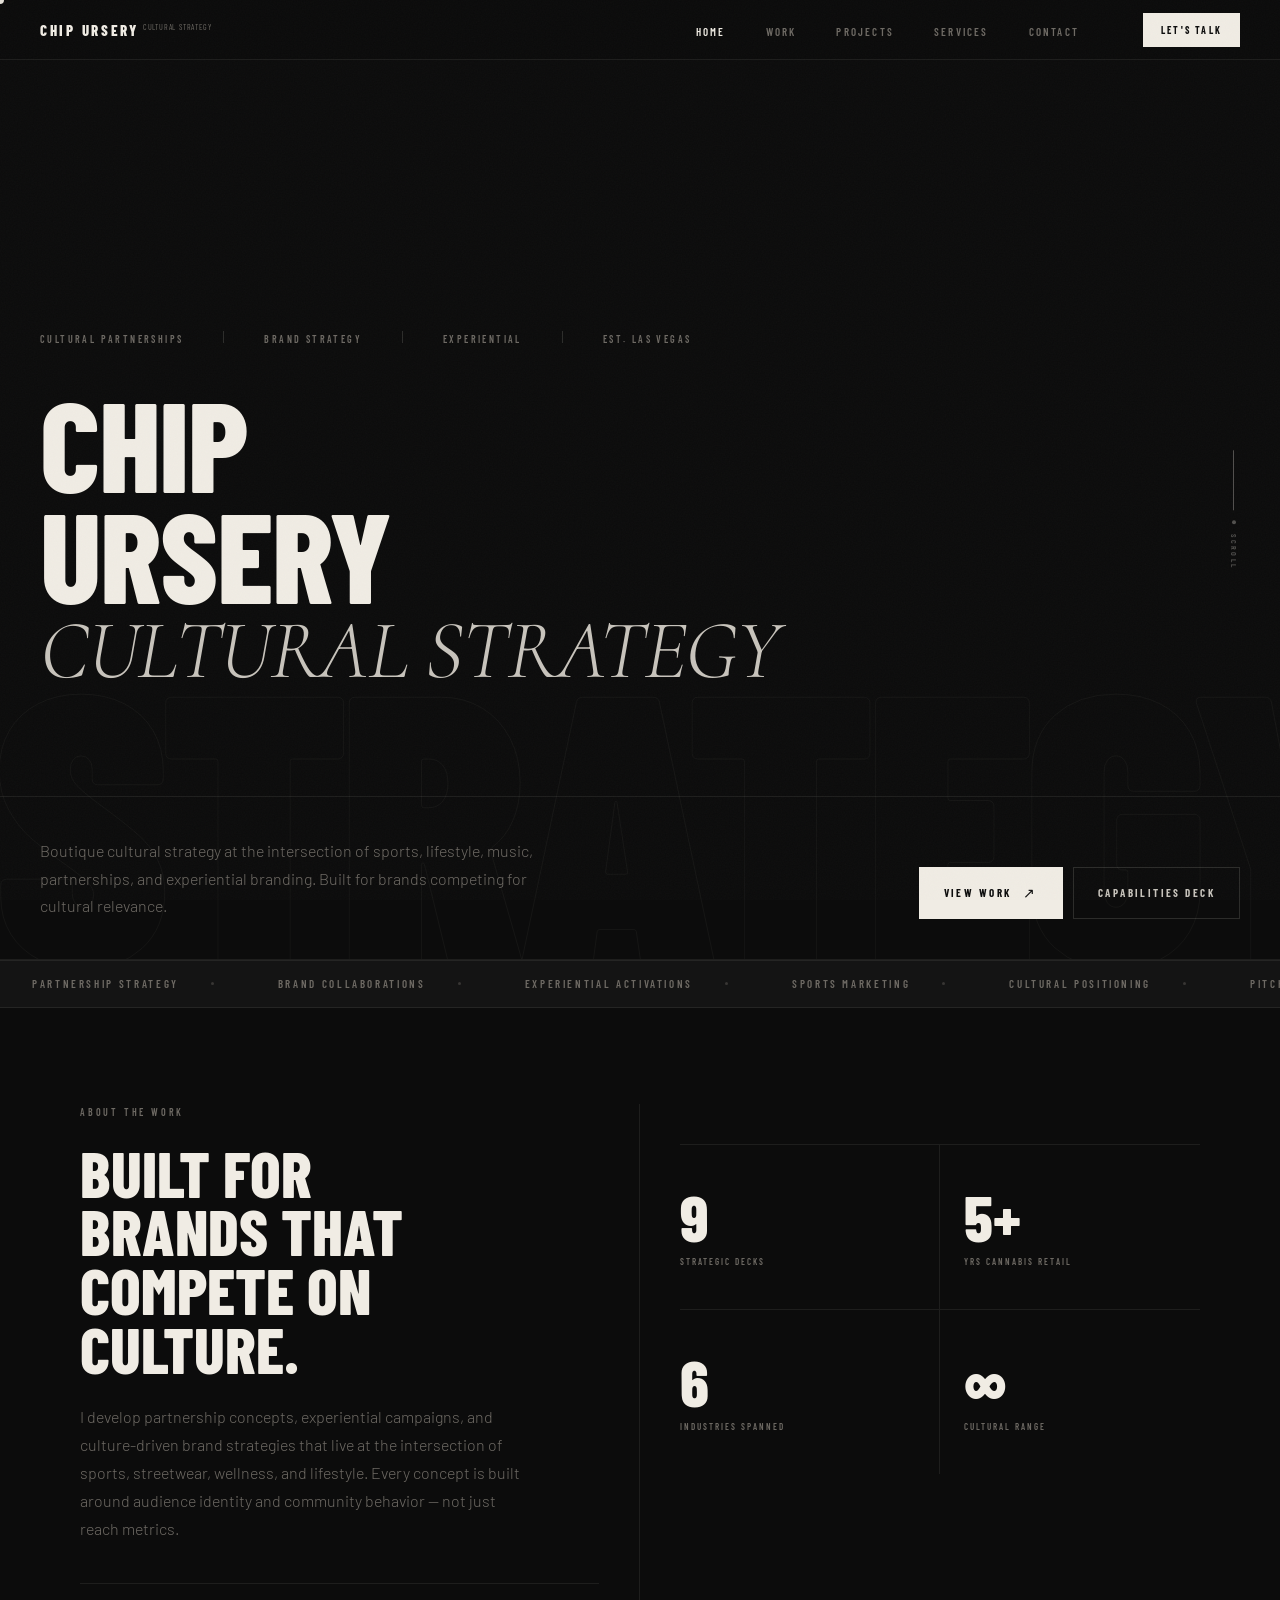
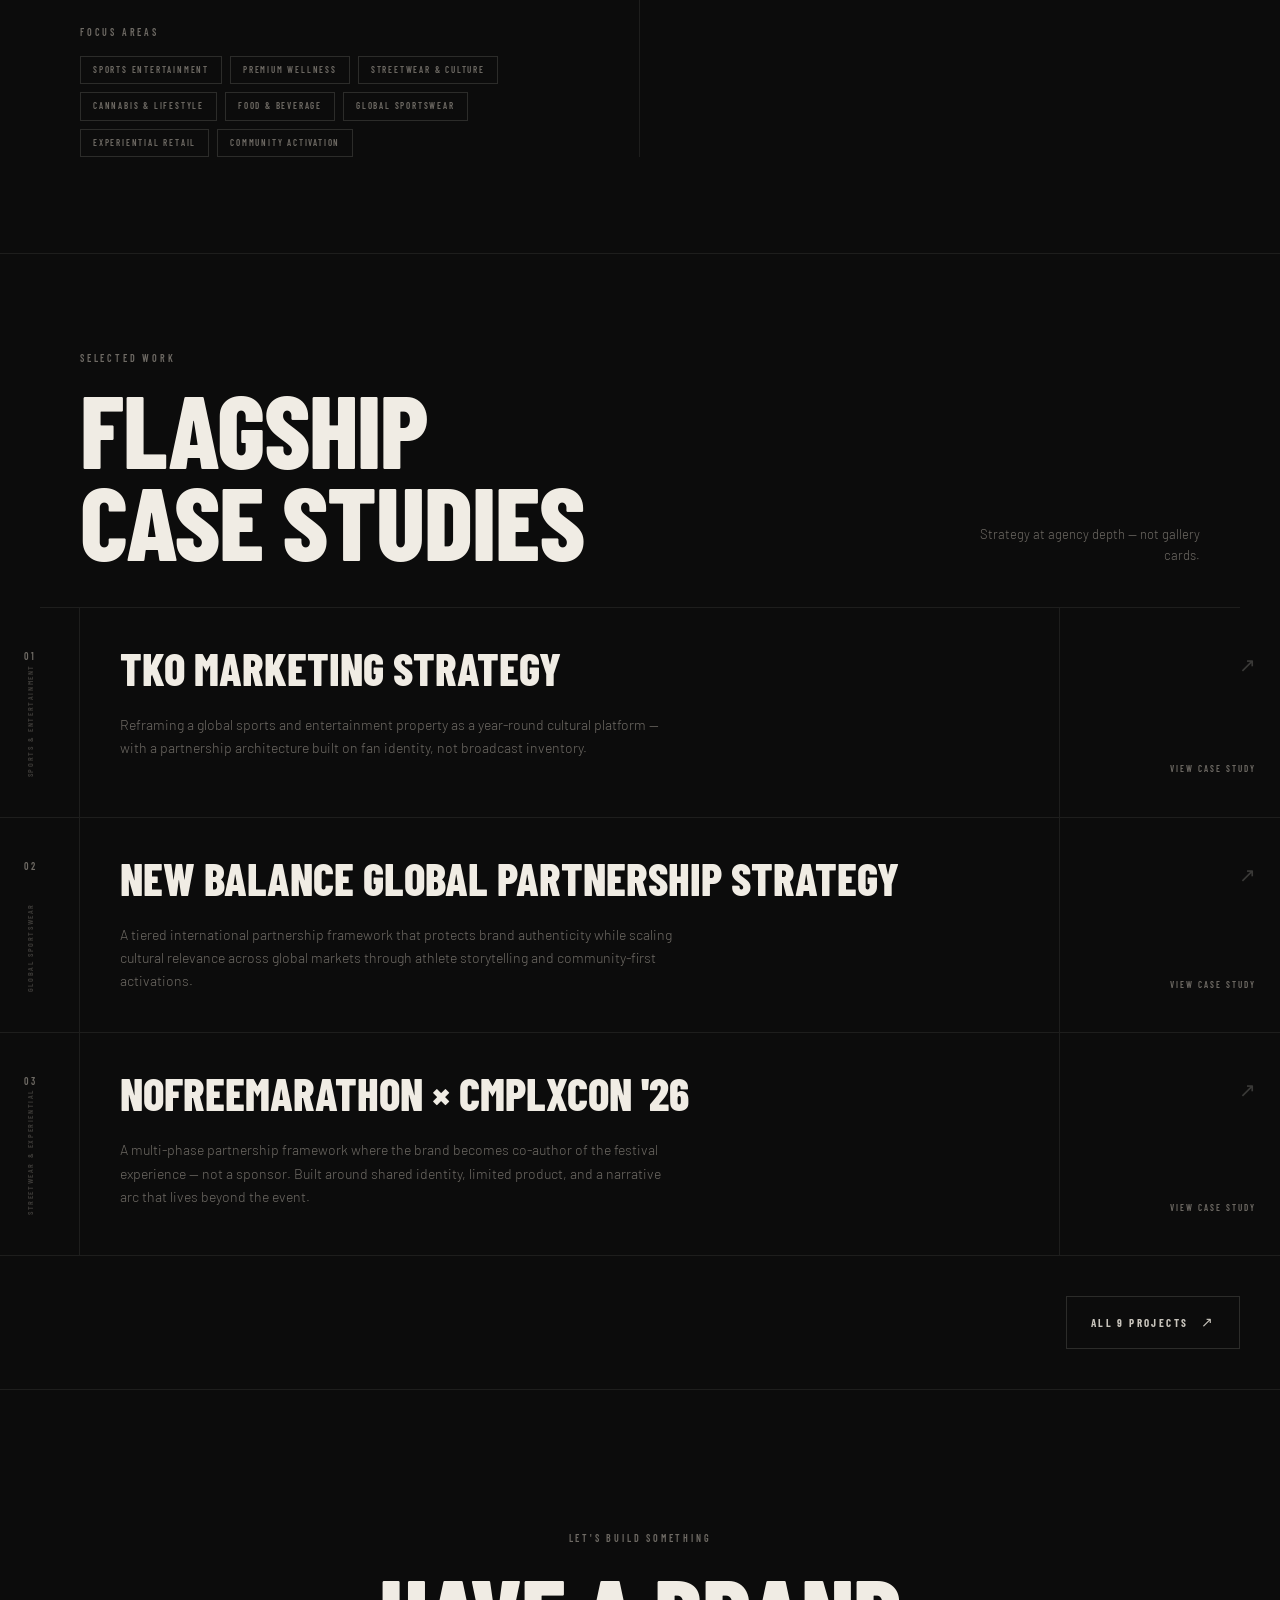
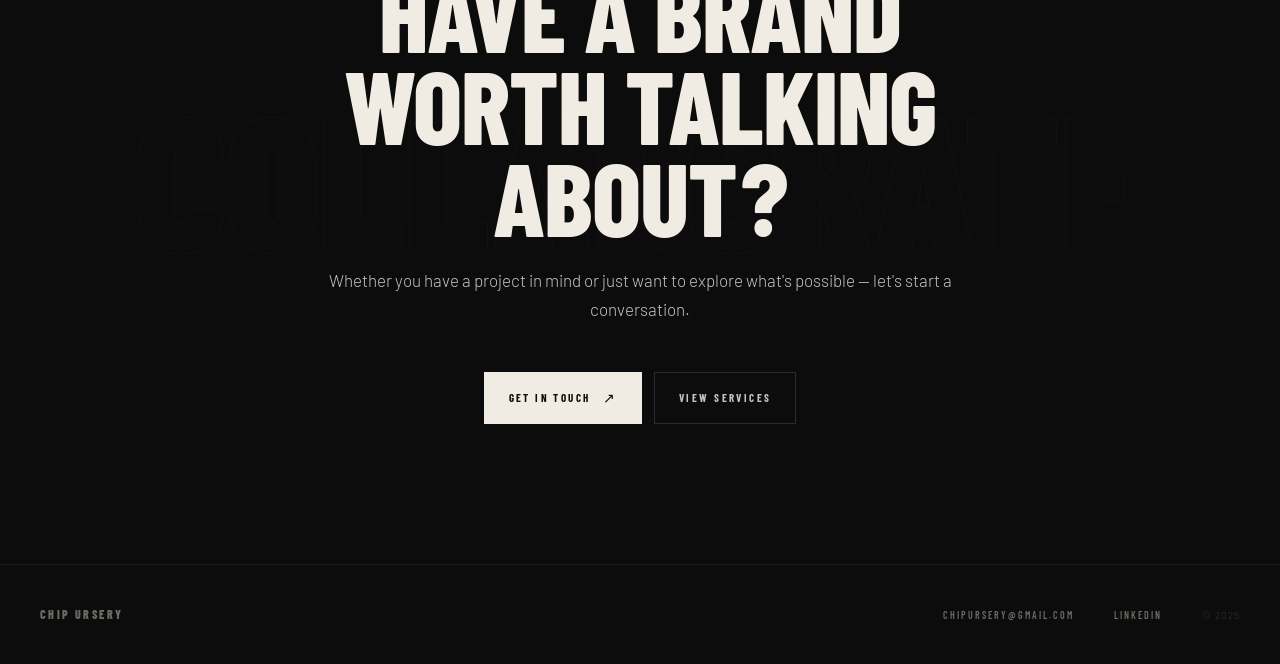
==== index.html @ 4e8164b8 "Initial commit: website portfolio files" ====
<!DOCTYPE html>
<html lang="en">
<head>
  <meta charset="UTF-8" />
  <meta name="viewport" content="width=device-width, initial-scale=1.0" />
  <title>Chip Ursery — Cultural Partnerships & Brand Strategy</title>
  <meta name="description" content="Boutique cultural strategy consultancy at the intersection of sports, lifestyle, music, partnerships, and experiential branding." />
  <link rel="stylesheet" href="style.css" />
  <style>

    /* ════════════════════════════════
       HERO
    ════════════════════════════════ */
    .hero {
      min-height: 100svh;
      display: grid;
      grid-template-rows: 1fr auto;
      position: relative;
      overflow: hidden;
      border-bottom: 1px solid var(--rule);
    }

    /* giant ghost word behind everything */
    .hero-ghost {
      position: absolute;
      bottom: -0.12em; left: -.02em;
      font-family: var(--font-display);
      font-weight: 900;
      font-size: clamp(220px, 30vw, 500px);
      line-height: 1;
      letter-spacing: -.03em;
      text-transform: uppercase;
      color: transparent;
      -webkit-text-stroke: 1px rgba(240,236,228,0.04);
      pointer-events: none;
      user-select: none;
      white-space: nowrap;
    }

    .hero-body {
      display: flex;
      flex-direction: column;
      justify-content: flex-end;
      padding: var(--s7) var(--s4) var(--s5);
      position: relative;
      z-index: 2;
    }
    .hero-meta {
      display: flex;
      align-items: baseline;
      gap: var(--s4);
      margin-bottom: var(--s4);
    }
    .hero-meta-item {
      font-family: var(--font-display);
      font-size: 10px;
      font-weight: 600;
      letter-spacing: 0.24em;
      text-transform: uppercase;
      color: var(--paper-mute);
    }
    .hero-meta-sep {
      width: 1px; height: 12px;
      background: var(--rule-strong);
      flex-shrink: 0;
    }

    .hero-headline {
      font-family: var(--font-display);
      font-weight: 800;
      font-size: clamp(68px, 10vw, 160px);
      line-height: .87;
      letter-spacing: -0.01em;
      text-transform: uppercase;
      color: var(--paper);
      margin-bottom: var(--s4);
    }
    .hero-headline em {
      font-style: italic;
      font-family: var(--font-serif);
      font-weight: 300;
      font-size: .65em;
      color: var(--paper-dim);
      display: block;
      line-height: 1;
    }

    .hero-bottom {
      display: grid;
      grid-template-columns: 1fr auto;
      align-items: end;
      gap: var(--s4);
      padding: var(--s4) var(--s4) var(--s4);
      border-top: 1px solid var(--rule);
      position: relative;
      z-index: 2;
    }
    .hero-statement {
      max-width: 520px;
      font-size: 16px;
      font-weight: 300;
      line-height: 1.7;
      color: var(--paper-mute);
    }
    .hero-ctas {
      display: flex;
      gap: 10px;
      flex-wrap: wrap;
      justify-content: flex-end;
    }

    /* ── scroll indicator ── */
    .scroll-ind {
      position: absolute;
      right: var(--s4); top: 50%;
      transform: translateY(-50%);
      display: flex;
      flex-direction: column;
      align-items: center;
      gap: 10px;
      opacity: .3;
      z-index: 3;
    }
    .scroll-ind span {
      font-family: var(--font-display);
      font-size: 8px;
      font-weight: 600;
      letter-spacing: 0.3em;
      text-transform: uppercase;
      writing-mode: vertical-rl;
      color: var(--paper);
    }
    .scroll-ind-line {
      width: 1px; height: 60px;
      background: var(--paper);
      transform-origin: top;
      animation: lineGrow 2.4s ease-in-out infinite;
    }
    @keyframes lineGrow {
      0%   { transform: scaleY(0); opacity: 0; }
      30%  { opacity: 1; }
      100% { transform: scaleY(1); opacity: 0; }
    }
    .scroll-ind-dot {
      width: 4px; height: 4px;
      border-radius: 50%;
      background: var(--paper);
    }

    /* ════════════════════════════════
       MARQUEE
    ════════════════════════════════ */
    .marquee-strip {
      border-top: 1px solid var(--rule);
      border-bottom: 1px solid var(--rule);
      overflow: hidden;
      padding: 14px 0;
      background: var(--ink-2);
    }
    .marquee-inner {
      display: flex;
      gap: 0;
      width: max-content;
      animation: marquee 24s linear infinite;
    }
    @keyframes marquee {
      from { transform: translateX(0); }
      to   { transform: translateX(-50%); }
    }
    .marquee-item {
      display: flex;
      align-items: center;
      gap: 32px;
      padding: 0 32px;
      flex-shrink: 0;
    }
    .marquee-item span {
      font-family: var(--font-display);
      font-size: 11px;
      font-weight: 600;
      letter-spacing: 0.24em;
      text-transform: uppercase;
      color: var(--paper-mute);
      white-space: nowrap;
    }
    .marquee-dot {
      width: 3px; height: 3px;
      border-radius: 50%;
      background: var(--paper-mute);
      opacity: .4;
      flex-shrink: 0;
    }

    /* ════════════════════════════════
       AUTHORITY STRIP
    ════════════════════════════════ */
    .authority {
      padding: var(--s6) 0;
      border-bottom: 1px solid var(--rule);
    }
    .authority-inner {
      display: grid;
      grid-template-columns: 1fr 1fr;
      gap: 0;
    }
    .authority-left {
      padding: 0 var(--s4) 0 var(--s4);
      border-right: 1px solid var(--rule);
    }
    .authority-right {
      padding: 0 var(--s4);
    }
    .authority-headline {
      font-family: var(--font-display);
      font-weight: 800;
      font-size: clamp(36px, 5vw, 76px);
      line-height: .92;
      text-transform: uppercase;
      color: var(--paper);
      margin-top: var(--s3);
    }
    .authority-body {
      margin-top: var(--s3);
      font-size: 16px;
      font-weight: 300;
      line-height: 1.75;
      color: var(--paper-mute);
      max-width: 440px;
    }
    .authority-stats {
      display: grid;
      grid-template-columns: 1fr 1fr;
      margin-top: var(--s4);
      border-top: 1px solid var(--rule);
    }
    .stat-block {
      padding: var(--s4) 0;
      border-right: 1px solid var(--rule);
      border-bottom: 1px solid var(--rule);
    }
    .stat-block:nth-child(2n) { border-right: none; padding-left: var(--s3); }
    .stat-block:nth-child(odd) { padding-right: var(--s3); }
    .stat-block:nth-child(3),
    .stat-block:nth-child(4) { border-bottom: none; }
    .stat-num {
      font-family: var(--font-display);
      font-size: clamp(40px, 5vw, 72px);
      font-weight: 800;
      line-height: 1;
      color: var(--paper);
    }
    .stat-label {
      font-family: var(--font-display);
      font-size: 9px;
      font-weight: 600;
      letter-spacing: 0.22em;
      text-transform: uppercase;
      color: var(--paper-mute);
      margin-top: 6px;
    }
    .tags-block {
      margin-top: var(--s4);
      padding-top: var(--s4);
      border-top: 1px solid var(--rule);
    }
    .tags-wrap {
      display: flex;
      flex-wrap: wrap;
      gap: 8px;
      margin-top: var(--s2);
    }
    .tag {
      font-family: var(--font-display);
      font-size: 9px;
      font-weight: 600;
      letter-spacing: 0.2em;
      text-transform: uppercase;
      padding: 6px 12px;
      border: 1px solid var(--rule-strong);
      color: var(--paper-mute);
      transition: border-color .2s, color .2s;
    }
    .tag:hover {
      border-color: var(--paper-mute);
      color: var(--paper);
    }

    /* ════════════════════════════════
       FEATURED PROJECTS — EDITORIAL
    ════════════════════════════════ */
    .featured {
      padding: var(--s6) 0 0;
      border-bottom: 1px solid var(--rule);
    }
    .featured-header {
      display: grid;
      grid-template-columns: 1fr auto;
      align-items: end;
      padding: 0 var(--s4) var(--s4);
      border-bottom: 1px solid var(--rule);
    }
    .featured-header-right {
      text-align: right;
    }
    .feat-project {
      display: grid;
      grid-template-columns: 80px 1fr 220px;
      border-bottom: 1px solid var(--rule);
      transition: background .2s;
    }
    .feat-project:hover { background: var(--ink-2); }
    .feat-project:hover .feat-arrow { opacity: 1; transform: translate(2px,-2px); }
    .feat-left {
      border-right: 1px solid var(--rule);
      padding: var(--s4) var(--s3);
      display: flex;
      flex-direction: column;
      justify-content: space-between;
    }
    .feat-index {
      font-family: var(--font-display);
      font-size: 10px;
      font-weight: 600;
      letter-spacing: 0.2em;
      text-transform: uppercase;
      color: var(--paper-mute);
    }
    .feat-industry-vert {
      font-family: var(--font-display);
      font-size: 8px;
      font-weight: 600;
      letter-spacing: 0.2em;
      text-transform: uppercase;
      color: var(--paper-mute);
      writing-mode: vertical-rl;
      transform: rotate(180deg);
      opacity: .5;
    }
    .feat-center {
      padding: var(--s4) var(--s4);
      border-right: 1px solid var(--rule);
    }
    .feat-industry {
      font-family: var(--font-display);
      font-size: 9px;
      font-weight: 600;
      letter-spacing: 0.24em;
      text-transform: uppercase;
      color: var(--paper-mute);
      margin-bottom: var(--s2);
      display: none;
    }
    .feat-title {
      font-family: var(--font-display);
      font-weight: 800;
      font-size: clamp(28px, 3.5vw, 52px);
      line-height: .92;
      text-transform: uppercase;
      color: var(--paper);
      margin-bottom: var(--s3);
    }
    .feat-excerpt {
      font-size: 14px;
      font-weight: 300;
      line-height: 1.65;
      color: var(--paper-mute);
      max-width: 560px;
    }
    .feat-right {
      padding: var(--s4) var(--s3);
      display: flex;
      flex-direction: column;
      justify-content: space-between;
      align-items: flex-end;
    }
    .feat-arrow {
      font-size: 20px;
      color: var(--paper);
      opacity: .2;
      transition: opacity .2s, transform .25s;
    }
    .feat-view {
      font-family: var(--font-display);
      font-size: 9px;
      font-weight: 600;
      letter-spacing: 0.22em;
      text-transform: uppercase;
      color: var(--paper-mute);
      transition: color .2s;
    }
    .feat-project:hover .feat-view { color: var(--paper); }

    .featured-footer {
      padding: var(--s4);
      display: flex;
      justify-content: flex-end;
    }

    /* ════════════════════════════════
       CLOSING CTA
    ════════════════════════════════ */
    .closing {
      padding: var(--s7) var(--s4);
      text-align: center;
      position: relative;
      overflow: hidden;
    }
    .closing-ghost {
      position: absolute;
      inset: 0;
      display: flex;
      align-items: center;
      justify-content: center;
      font-family: var(--font-display);
      font-weight: 900;
      font-size: clamp(80px, 15vw, 220px);
      text-transform: uppercase;
      color: transparent;
      -webkit-text-stroke: 1px rgba(240,236,228,0.03);
      pointer-events: none;
      white-space: nowrap;
    }
    .closing-inner {
      position: relative;
      z-index: 2;
      max-width: 700px;
      margin: 0 auto;
    }
    .closing-inner .eyebrow { margin-bottom: var(--s3); }
    .closing-inner .d2 { margin-bottom: var(--s3); }
    .closing-inner .body-lg { margin-bottom: var(--s5); }

    /* ════════════ RESPONSIVE ════════════ */
    @media (max-width: 900px) {
      .authority-inner { grid-template-columns: 1fr; }
      .authority-left { border-right: none; border-bottom: 1px solid var(--rule); padding-bottom: var(--s4); margin-bottom: var(--s4); }
      .feat-project { grid-template-columns: 1fr; }
      .feat-left { display: none; }
      .feat-right { flex-direction: row; padding-top: var(--s3); border-top: 1px solid var(--rule); }
      .feat-center { border-right: none; }
      .feat-industry { display: block; }
    }
    @media (max-width: 600px) {
      .hero-bottom { grid-template-columns: 1fr; }
      .hero-ctas { justify-content: flex-start; }
      .hero-meta { flex-wrap: wrap; gap: var(--s2); }
      .featured-header { grid-template-columns: 1fr; gap: var(--s2); }
    }
  </style>
</head>
<body>
<div class="cursor"></div>

<!-- ── NAV ── -->
<nav>
  <a class="nav-logo" href="index.html">Chip Ursery<sup>Cultural Strategy</sup></a>
  <div class="nav-right">
    <ul class="nav-links">
      <li><a href="index.html">Home</a></li>
      <li><a href="work.html">Work</a></li>
      <li><a href="projects.html">Projects</a></li>
      <li><a href="services.html">Services</a></li>
      <li><a href="contact.html">Contact</a></li>
    </ul>
    <a href="contact.html" class="nav-cta">Let's Talk</a>
  </div>
  <button class="hamburger" aria-label="Menu"><span></span><span></span><span></span></button>
</nav>

<!-- ── MOBILE MENU ── -->
<div class="mobile-menu">
  <button class="mobile-close">Close</button>
  <a href="index.html">Home</a>
  <a href="work.html">Work</a>
  <a href="projects.html">Projects</a>
  <a href="services.html">Services</a>
  <a href="contact.html">Contact</a>
  <div class="mobile-menu-bottom">chipursery@gmail.com</div>
</div>

<div class="page-wrap">

  <!-- ════ HERO ════ -->
  <section class="hero">
    <span class="hero-ghost" aria-hidden="true">Strategy</span>
    <div class="scroll-ind" aria-hidden="true">
      <div class="scroll-ind-line"></div>
      <div class="scroll-ind-dot"></div>
      <span>Scroll</span>
    </div>
    <div class="hero-body">
      <div class="hero-meta reveal">
        <span class="hero-meta-item">Cultural Partnerships</span>
        <span class="hero-meta-sep"></span>
        <span class="hero-meta-item">Brand Strategy</span>
        <span class="hero-meta-sep"></span>
        <span class="hero-meta-item">Experiential</span>
        <span class="hero-meta-sep"></span>
        <span class="hero-meta-item">Est. Las Vegas</span>
      </div>
      <h1 class="hero-headline reveal up" data-delay="1">
        Chip<br>Ursery
        <em>Cultural Strategy</em>
      </h1>
    </div>
    <div class="hero-bottom">
      <p class="hero-statement reveal" data-delay="2">
        Boutique cultural strategy at the intersection of sports, lifestyle, music, partnerships, and experiential branding. Built for brands competing for cultural relevance.
      </p>
      <div class="hero-ctas reveal" data-delay="3">
        <a href="work.html" class="btn btn-paper btn-arrow">View Work</a>
        <a href="contact.html" class="btn btn-ghost">Capabilities Deck</a>
      </div>
    </div>
  </section>

  <!-- ════ MARQUEE ════ -->
  <div class="marquee-strip" aria-hidden="true">
    <div class="marquee-inner">
      <div class="marquee-item"><span>Partnership Strategy</span><span class="marquee-dot"></span></div>
      <div class="marquee-item"><span>Brand Collaborations</span><span class="marquee-dot"></span></div>
      <div class="marquee-item"><span>Experiential Activations</span><span class="marquee-dot"></span></div>
      <div class="marquee-item"><span>Sports Marketing</span><span class="marquee-dot"></span></div>
      <div class="marquee-item"><span>Cultural Positioning</span><span class="marquee-dot"></span></div>
      <div class="marquee-item"><span>Pitch Development</span><span class="marquee-dot"></span></div>
      <div class="marquee-item"><span>Lifestyle Branding</span><span class="marquee-dot"></span></div>
      <div class="marquee-item"><span>Sponsorship Concepts</span><span class="marquee-dot"></span></div>
    </div>
  </div>

  <!-- ════ AUTHORITY ════ -->
  <section class="authority">
    <div class="authority-inner" style="max-width: var(--max-w); margin: 0 auto; padding: 0 var(--s4);">
      <div class="authority-left">
        <div class="eyebrow reveal">About the Work</div>
        <h2 class="authority-headline reveal up" data-delay="1">
          Built for<br>brands that<br>compete on<br>culture.
        </h2>
        <p class="authority-body reveal" data-delay="2">
          I develop partnership concepts, experiential campaigns, and culture-driven brand strategies that live at the intersection of sports, streetwear, wellness, and lifestyle. Every concept is built around audience identity and community behavior — not just reach metrics.
        </p>

        <div class="tags-block reveal" data-delay="3">
          <div class="eyebrow">Focus Areas</div>
          <div class="tags-wrap">
            <span class="tag">Sports Entertainment</span>
            <span class="tag">Premium Wellness</span>
            <span class="tag">Streetwear &amp; Culture</span>
            <span class="tag">Cannabis &amp; Lifestyle</span>
            <span class="tag">Food &amp; Beverage</span>
            <span class="tag">Global Sportswear</span>
            <span class="tag">Experiential Retail</span>
            <span class="tag">Community Activation</span>
          </div>
        </div>
      </div>

      <div class="authority-right">
        <div class="authority-stats">
          <div class="stat-block reveal" data-delay="1">
            <div class="stat-num">9</div>
            <div class="stat-label">Strategic Decks</div>
          </div>
          <div class="stat-block reveal" data-delay="2">
            <div class="stat-num">5+</div>
            <div class="stat-label">Yrs Cannabis Retail</div>
          </div>
          <div class="stat-block reveal" data-delay="3">
            <div class="stat-num">6</div>
            <div class="stat-label">Industries Spanned</div>
          </div>
          <div class="stat-block reveal" data-delay="4">
            <div class="stat-num">∞</div>
            <div class="stat-label">Cultural Range</div>
          </div>
        </div>
      </div>
    </div>
  </section>

  <!-- ════ FEATURED PROJECTS ════ -->
  <section class="featured">
    <div class="container">
      <div class="featured-header">
        <div>
          <div class="eyebrow reveal">Selected Work</div>
          <h2 class="d2 reveal up" data-delay="1" style="margin-top: 16px;">Flagship<br>Case Studies</h2>
        </div>
        <div class="featured-header-right reveal" data-delay="2">
          <p class="body-sm" style="max-width: 220px; text-align: right;">Strategy at agency depth — not gallery cards.</p>
        </div>
      </div>
    </div>

    <!-- Project rows — full bleed -->
    <a href="projects.html#tko" class="feat-project reveal">
      <div class="feat-left">
        <span class="feat-index">01</span>
        <span class="feat-industry-vert">Sports &amp; Entertainment</span>
      </div>
      <div class="feat-center">
        <div class="feat-industry">Sports &amp; Entertainment</div>
        <div class="feat-title">TKO Marketing Strategy</div>
        <p class="feat-excerpt">Reframing a global sports and entertainment property as a year-round cultural platform — with a partnership architecture built on fan identity, not broadcast inventory.</p>
      </div>
      <div class="feat-right">
        <span class="feat-arrow">↗</span>
        <span class="feat-view">View Case Study</span>
      </div>
    </a>

    <a href="projects.html#newbalance" class="feat-project reveal">
      <div class="feat-left">
        <span class="feat-index">02</span>
        <span class="feat-industry-vert">Global Sportswear</span>
      </div>
      <div class="feat-center">
        <div class="feat-industry">Global Sportswear</div>
        <div class="feat-title">New Balance Global Partnership Strategy</div>
        <p class="feat-excerpt">A tiered international partnership framework that protects brand authenticity while scaling cultural relevance across global markets through athlete storytelling and community-first activations.</p>
      </div>
      <div class="feat-right">
        <span class="feat-arrow">↗</span>
        <span class="feat-view">View Case Study</span>
      </div>
    </a>

    <a href="projects.html#nofree" class="feat-project reveal">
      <div class="feat-left">
        <span class="feat-index">03</span>
        <span class="feat-industry-vert">Streetwear &amp; Experiential</span>
      </div>
      <div class="feat-center">
        <div class="feat-industry">Streetwear &amp; Experiential</div>
        <div class="feat-title">NoFreeMarathon × CMPLXCon '26</div>
        <p class="feat-excerpt">A multi-phase partnership framework where the brand becomes co-author of the festival experience — not a sponsor. Built around shared identity, limited product, and a narrative arc that lives beyond the event.</p>
      </div>
      <div class="feat-right">
        <span class="feat-arrow">↗</span>
        <span class="feat-view">View Case Study</span>
      </div>
    </a>

    <div class="featured-footer">
      <a href="work.html" class="btn btn-ghost btn-arrow">All 9 Projects</a>
    </div>
  </section>

  <!-- ════ CLOSING CTA ════ -->
  <section class="closing">
    <span class="closing-ghost" aria-hidden="true">Collaborate</span>
    <div class="closing-inner">
      <div class="eyebrow reveal" style="margin-bottom: 20px;">Let's Build Something</div>
      <h2 class="d2 reveal up" data-delay="1">Have a Brand<br>Worth Talking About?</h2>
      <p class="body-lg reveal" data-delay="2" style="margin-top: 24px; margin-bottom: 48px;">Whether you have a project in mind or just want to explore what's possible — let's start a conversation.</p>
      <div class="reveal" data-delay="3" style="display: flex; gap: 12px; justify-content: center; flex-wrap: wrap;">
        <a href="contact.html" class="btn btn-paper btn-arrow">Get In Touch</a>
        <a href="services.html" class="btn btn-ghost">View Services</a>
      </div>
    </div>
  </section>

</div>

<!-- FOOTER -->
<footer>
  <span class="footer-logo">Chip Ursery</span>
  <div class="footer-right">
    <a href="mailto:chipursery@gmail.com" class="footer-link">chipursery@gmail.com</a>
    <a href="https://www.linkedin.com/in/chipsam/" target="_blank" rel="noopener" class="footer-link">LinkedIn</a>
    <span class="footer-copy">© 2025</span>
  </div>
</footer>

<script src="nav.js"></script>
</body>
</html>
---- style.css ----
/* ============================================================
   CHIP URSERY — CULTURAL STRATEGY CONSULTANCY
   Design system: Dark editorial · Fashion-forward · Premium
   ============================================================ */

@import url('https://fonts.googleapis.com/css2?family=Barlow+Condensed:ital,wght@0,300;0,400;0,600;0,700;0,800;0,900;1,300;1,700&family=Barlow:ital,wght@0,300;0,400;0,500;1,300&family=Cormorant:ital,wght@0,300;0,400;1,300;1,400&display=swap');

/* ── TOKENS ── */
:root {
  --ink:        #0c0c0c;
  --ink-2:      #141414;
  --ink-3:      #1e1e1e;
  --ink-4:      #282828;
  --paper:      #f0ece4;
  --paper-dim:  #c8c4bc;
  --paper-mute: #6e6a64;
  --rule:       rgba(240,236,228,0.08);
  --rule-strong:rgba(240,236,228,0.14);

  /* No colors. Just weight and space. */
  --font-display: 'Barlow Condensed', sans-serif;
  --font-body:    'Barlow', sans-serif;
  --font-serif:   'Cormorant', serif;

  --nav-h: 60px;
  --max-w: 1320px;

  /* Spacing scale */
  --s1: 8px;
  --s2: 16px;
  --s3: 24px;
  --s4: 40px;
  --s5: 64px;
  --s6: 96px;
  --s7: 140px;
}

/* ── RESET ── */
*, *::before, *::after { box-sizing: border-box; margin: 0; padding: 0; }
html {
  scroll-behavior: smooth;
  font-size: 16px;
}
body {
  background: var(--ink);
  color: var(--paper);
  font-family: var(--font-body);
  font-weight: 300;
  line-height: 1.6;
  overflow-x: hidden;
  cursor: none; /* custom cursor */
}
a { color: inherit; text-decoration: none; }
ul, ol { list-style: none; }
img { display: block; max-width: 100%; }
button { cursor: none; }

/* ── CUSTOM CURSOR ── */
.cursor {
  position: fixed;
  width: 8px; height: 8px;
  background: var(--paper);
  border-radius: 50%;
  pointer-events: none;
  z-index: 99999;
  transform: translate(-50%, -50%);
  transition: width .2s, height .2s, background .2s;
  mix-blend-mode: difference;
}
.cursor.expanded {
  width: 40px; height: 40px;
  background: var(--paper);
}
@media (pointer: coarse) {
  .cursor { display: none; }
  body, button { cursor: auto; }
}

/* ── NOISE TEXTURE ── */
body::after {
  content: '';
  position: fixed;
  inset: 0;
  background-image: url("data:image/svg+xml,%3Csvg xmlns='http://www.w3.org/2000/svg' width='300' height='300'%3E%3Cfilter id='n'%3E%3CfeTurbulence type='fractalNoise' baseFrequency='0.75' numOctaves='4' stitchTiles='stitch'/%3E%3C/filter%3E%3Crect width='300' height='300' filter='url(%23n)' opacity='1'/%3E%3C/svg%3E");
  opacity: .028;
  pointer-events: none;
  z-index: 9998;
}

/* ── NAVIGATION ── */
nav {
  position: fixed;
  top: 0; left: 0; right: 0;
  height: var(--nav-h);
  z-index: 1000;
  display: flex;
  align-items: center;
  justify-content: space-between;
  padding: 0 var(--s4);
  background: rgba(12,12,12,0.96);
  backdrop-filter: blur(20px);
  -webkit-backdrop-filter: blur(20px);
  border-bottom: 1px solid var(--rule);
  transition: border-color .4s;
}
nav.scrolled {
  border-bottom-color: var(--rule-strong);
}
.nav-logo {
  font-family: var(--font-display);
  font-weight: 800;
  font-size: 15px;
  letter-spacing: 0.18em;
  text-transform: uppercase;
  color: var(--paper);
}
.nav-logo sup {
  font-size: 8px;
  font-weight: 400;
  letter-spacing: 0.1em;
  color: var(--paper-mute);
  vertical-align: super;
  margin-left: 4px;
}
.nav-right {
  display: flex;
  align-items: center;
  gap: var(--s5);
}
.nav-links {
  display: flex;
  gap: var(--s4);
}
.nav-links a {
  font-family: var(--font-display);
  font-size: 11px;
  font-weight: 600;
  letter-spacing: 0.2em;
  text-transform: uppercase;
  color: var(--paper-mute);
  transition: color .2s;
  position: relative;
}
.nav-links a:hover,
.nav-links a.active {
  color: var(--paper);
}
.nav-cta {
  font-family: var(--font-display);
  font-size: 10px;
  font-weight: 700;
  letter-spacing: 0.22em;
  text-transform: uppercase;
  color: var(--ink);
  background: var(--paper);
  padding: 9px 18px;
  display: inline-block;
  transition: background .2s, color .2s;
}
.nav-cta:hover {
  background: var(--paper-dim);
}
.hamburger {
  display: none;
  flex-direction: column;
  gap: 5px;
  background: none;
  border: none;
  padding: 4px;
}
.hamburger span {
  display: block;
  width: 22px; height: 1px;
  background: var(--paper);
  transition: all .25s;
}

/* ── MOBILE MENU ── */
.mobile-menu {
  display: none;
  position: fixed;
  inset: 0;
  background: var(--ink);
  z-index: 990;
  flex-direction: column;
  align-items: flex-start;
  justify-content: flex-end;
  padding: var(--s6) var(--s4);
  gap: var(--s2);
}
.mobile-menu.open { display: flex; }
.mobile-menu a {
  font-family: var(--font-display);
  font-weight: 800;
  font-size: clamp(40px, 8vw, 80px);
  letter-spacing: 0.03em;
  text-transform: uppercase;
  color: var(--paper);
  opacity: .25;
  transition: opacity .2s;
  line-height: 1.05;
}
.mobile-menu a:hover { opacity: 1; }
.mobile-close {
  position: absolute;
  top: 20px; right: var(--s4);
  background: none; border: none;
  font-family: var(--font-display);
  font-size: 11px;
  letter-spacing: 0.2em;
  text-transform: uppercase;
  color: var(--paper-mute);
}
.mobile-menu-bottom {
  margin-top: var(--s4);
  padding-top: var(--s3);
  border-top: 1px solid var(--rule);
  font-family: var(--font-display);
  font-size: 10px;
  letter-spacing: 0.2em;
  text-transform: uppercase;
  color: var(--paper-mute);
}

/* ── PAGE WRAPPER ── */
.page-wrap {
  padding-top: var(--nav-h);
}

/* ── CONTAINER ── */
.container {
  max-width: var(--max-w);
  margin: 0 auto;
  padding: 0 var(--s4);
}

/* ── EDITORIAL RULE ── */
.e-rule {
  width: 100%;
  height: 1px;
  background: var(--rule);
}

/* ── EYEBROW / LABEL ── */
.eyebrow {
  font-family: var(--font-display);
  font-size: 10px;
  font-weight: 600;
  letter-spacing: 0.28em;
  text-transform: uppercase;
  color: var(--paper-mute);
}

/* ── DISPLAY TYPE ── */
.d1 {
  font-family: var(--font-display);
  font-weight: 800;
  font-size: clamp(80px, 13vw, 200px);
  line-height: .88;
  letter-spacing: -0.01em;
  text-transform: uppercase;
  color: var(--paper);
}
.d2 {
  font-family: var(--font-display);
  font-weight: 800;
  font-size: clamp(52px, 8vw, 130px);
  line-height: .9;
  letter-spacing: -0.01em;
  text-transform: uppercase;
  color: var(--paper);
}
.d3 {
  font-family: var(--font-display);
  font-weight: 700;
  font-size: clamp(32px, 5vw, 72px);
  line-height: .95;
  letter-spacing: 0.01em;
  text-transform: uppercase;
  color: var(--paper);
}
.d4 {
  font-family: var(--font-display);
  font-weight: 600;
  font-size: clamp(22px, 3vw, 40px);
  line-height: 1;
  text-transform: uppercase;
  color: var(--paper);
}
.serif-em {
  font-family: var(--font-serif);
  font-style: italic;
  font-weight: 300;
  color: var(--paper-dim);
}
.body-lg {
  font-size: 17px;
  font-weight: 300;
  line-height: 1.7;
  color: var(--paper-dim);
}
.body-sm {
  font-size: 13px;
  font-weight: 300;
  line-height: 1.65;
  color: var(--paper-mute);
}

/* ── BUTTONS ── */
.btn {
  display: inline-flex;
  align-items: center;
  gap: 12px;
  font-family: var(--font-display);
  font-size: 11px;
  font-weight: 700;
  letter-spacing: 0.22em;
  text-transform: uppercase;
  padding: 14px 24px;
  border: 1px solid;
  transition: background .2s, color .2s, border-color .2s;
  white-space: nowrap;
}
.btn-paper {
  background: var(--paper);
  border-color: var(--paper);
  color: var(--ink);
}
.btn-paper:hover {
  background: transparent;
  color: var(--paper);
}
.btn-ghost {
  background: transparent;
  border-color: var(--rule-strong);
  color: var(--paper-dim);
}
.btn-ghost:hover {
  border-color: var(--paper-dim);
  color: var(--paper);
}
.btn-arrow::after {
  content: '↗';
  font-size: 14px;
  font-weight: 400;
}

/* ── SCROLL REVEAL ── */
.reveal {
  opacity: 0;
  transform: translateY(20px);
  transition: opacity .8s cubic-bezier(.16,1,.3,1), transform .8s cubic-bezier(.16,1,.3,1);
}
.reveal.up { transform: translateY(40px); }
.reveal.visible {
  opacity: 1;
  transform: none;
}
[data-delay="1"] { transition-delay: .1s; }
[data-delay="2"] { transition-delay: .2s; }
[data-delay="3"] { transition-delay: .3s; }
[data-delay="4"] { transition-delay: .4s; }
[data-delay="5"] { transition-delay: .5s; }

/* ── FOOTER ── */
footer {
  background: var(--ink);
  border-top: 1px solid var(--rule);
  padding: var(--s4) var(--s4);
  display: flex;
  align-items: center;
  justify-content: space-between;
  flex-wrap: wrap;
  gap: var(--s2);
}
.footer-logo {
  font-family: var(--font-display);
  font-size: 12px;
  font-weight: 800;
  letter-spacing: 0.2em;
  text-transform: uppercase;
  color: var(--paper-mute);
}
.footer-right {
  display: flex;
  align-items: center;
  gap: var(--s4);
}
.footer-link {
  font-family: var(--font-display);
  font-size: 10px;
  font-weight: 600;
  letter-spacing: 0.2em;
  text-transform: uppercase;
  color: var(--paper-mute);
  transition: color .2s;
}
.footer-link:hover { color: var(--paper); }
.footer-copy {
  font-size: 10px;
  letter-spacing: 0.1em;
  color: var(--paper-mute);
  opacity: .4;
}

/* ── RESPONSIVE ── */
@media (max-width: 1024px) {
  :root { --s4: 28px; --s5: 48px; --s6: 72px; --s7: 100px; }
}
@media (max-width: 768px) {
  :root { --s4: 20px; }
  .nav-links, .nav-cta { display: none; }
  .hamburger { display: flex; }
  nav { padding: 0 var(--s4); }
}
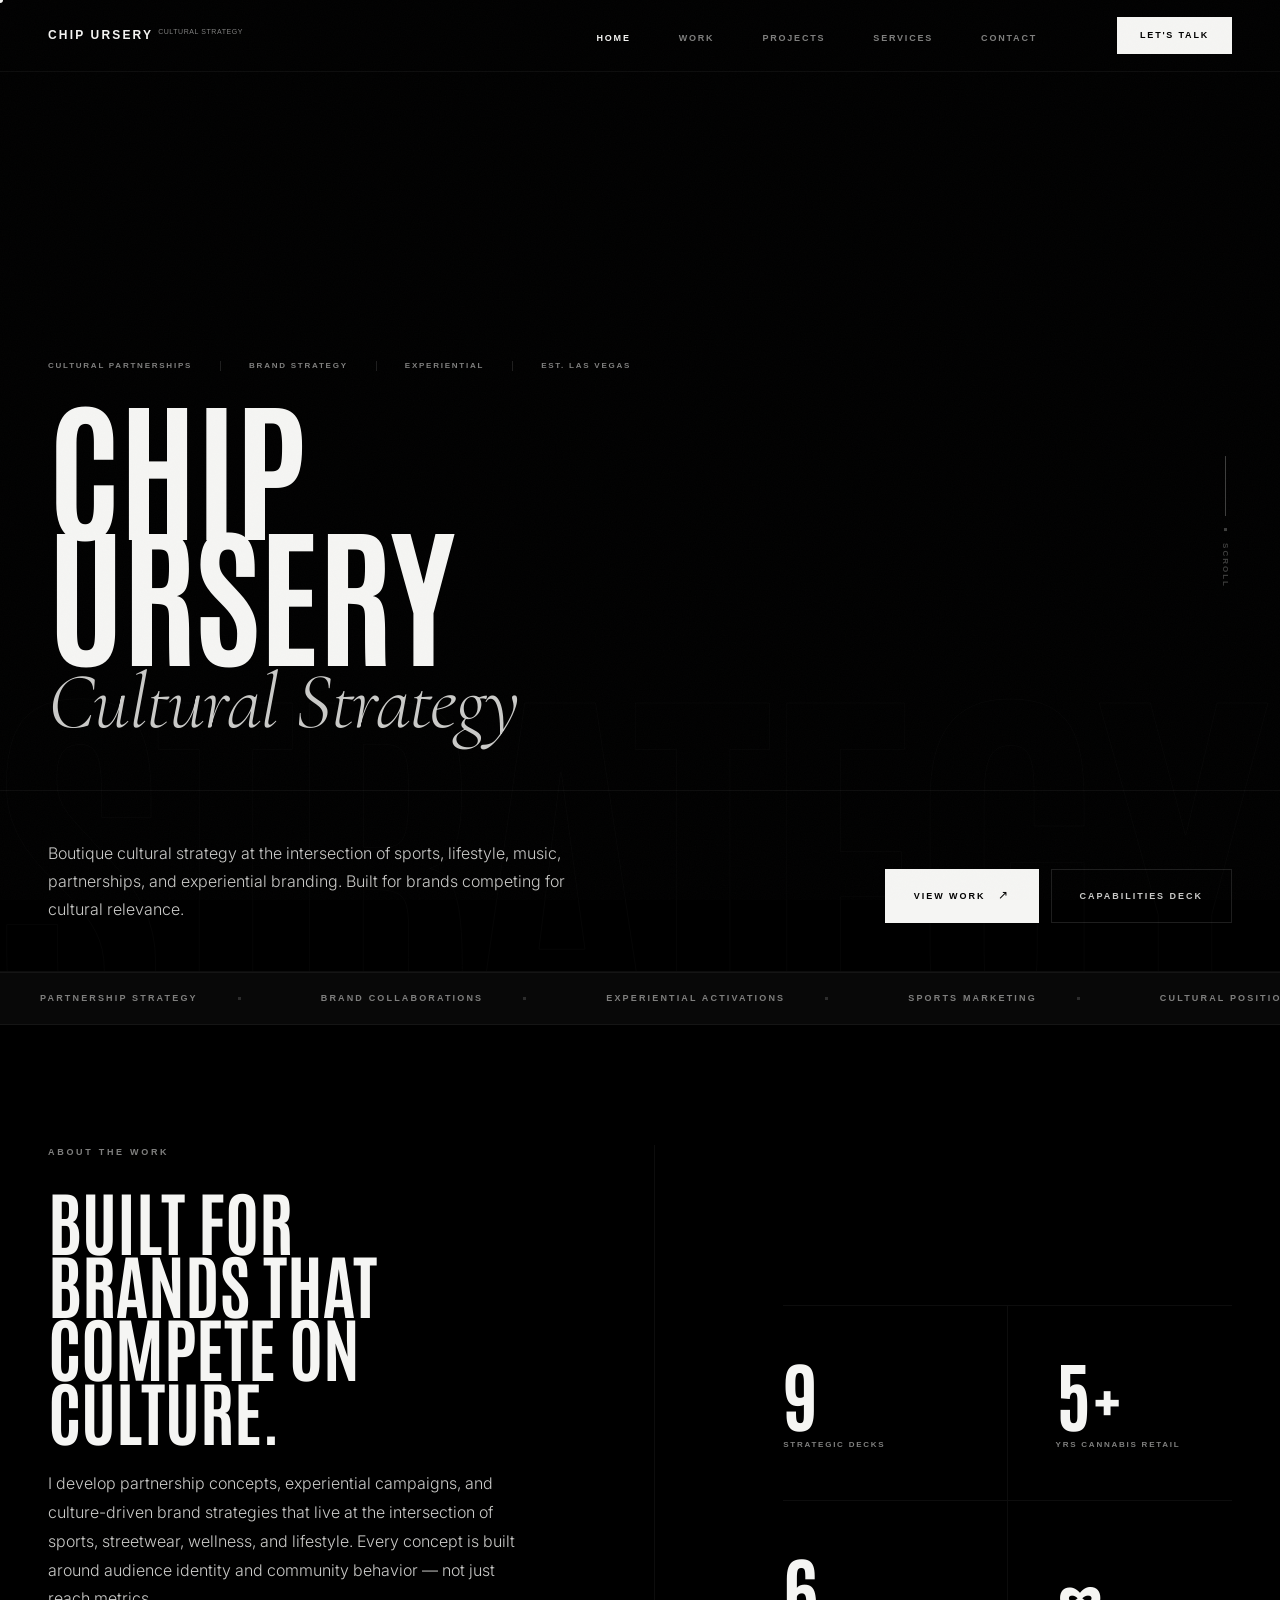
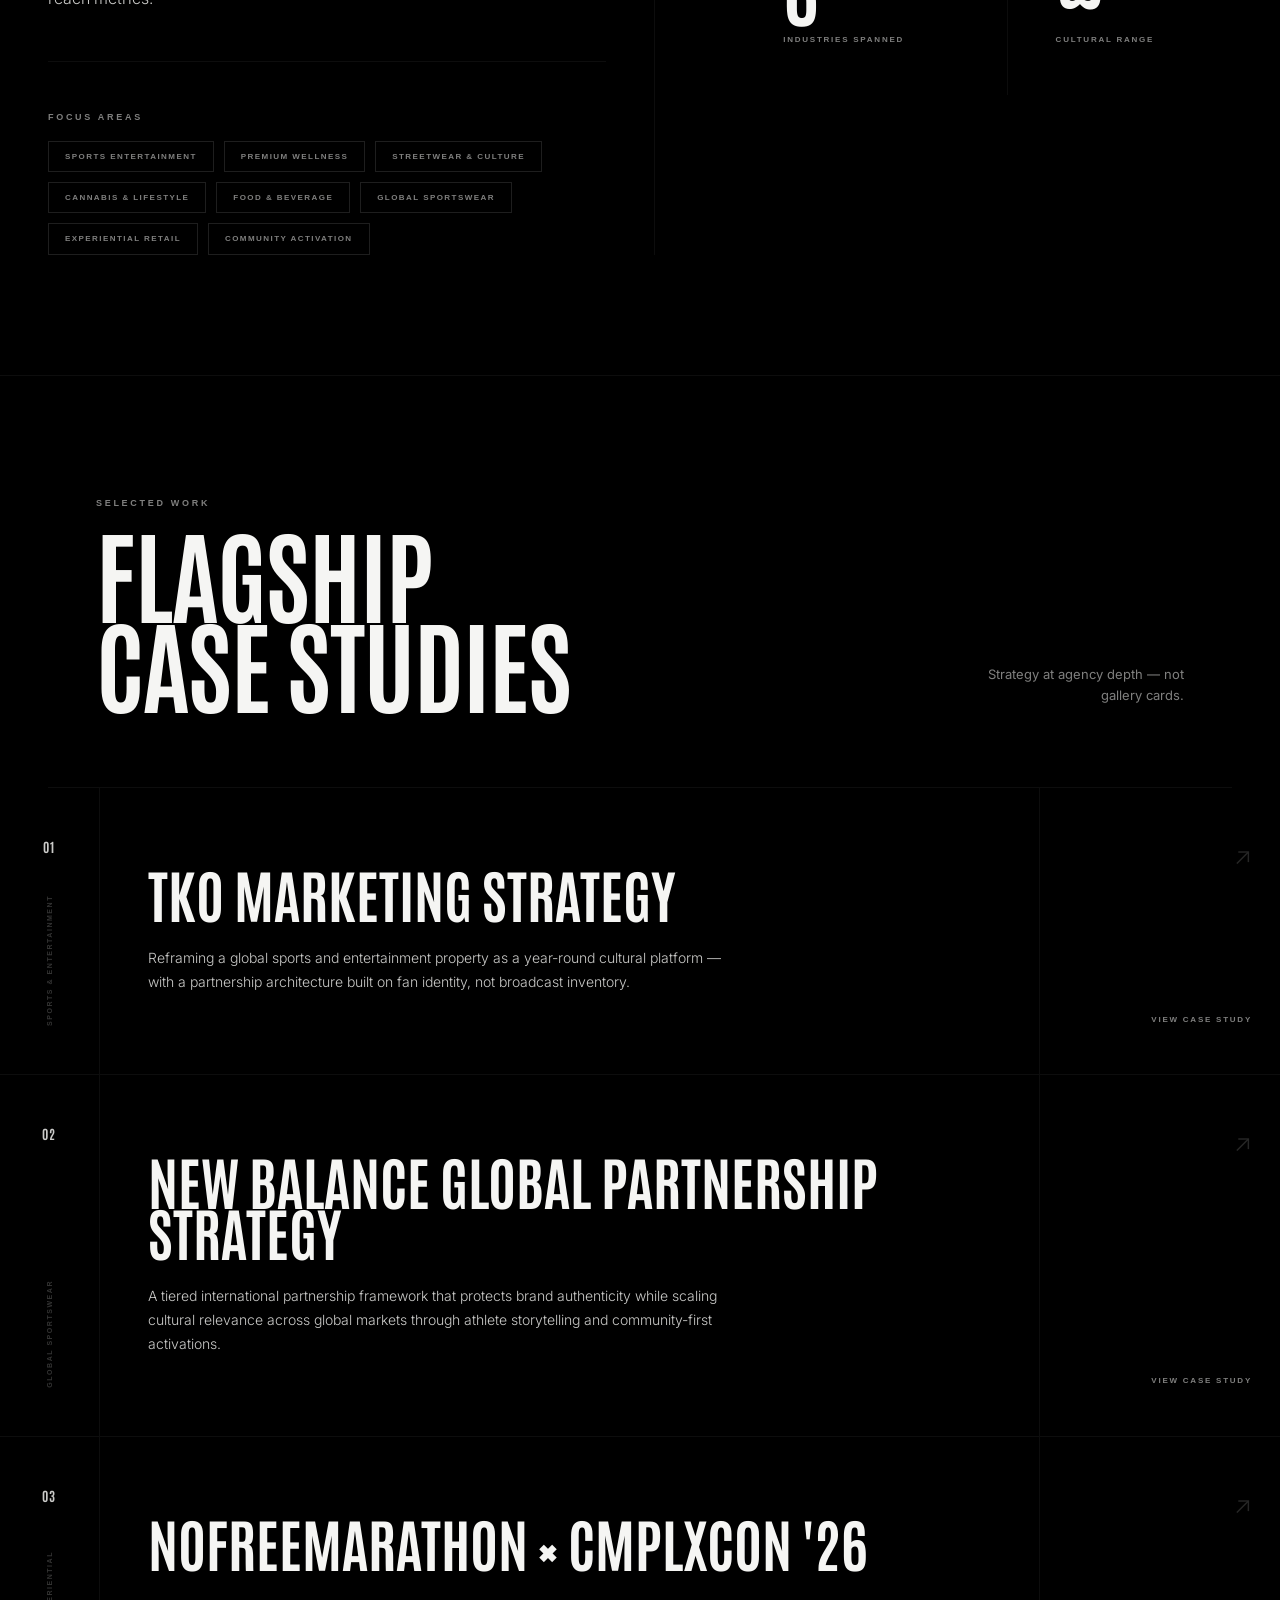
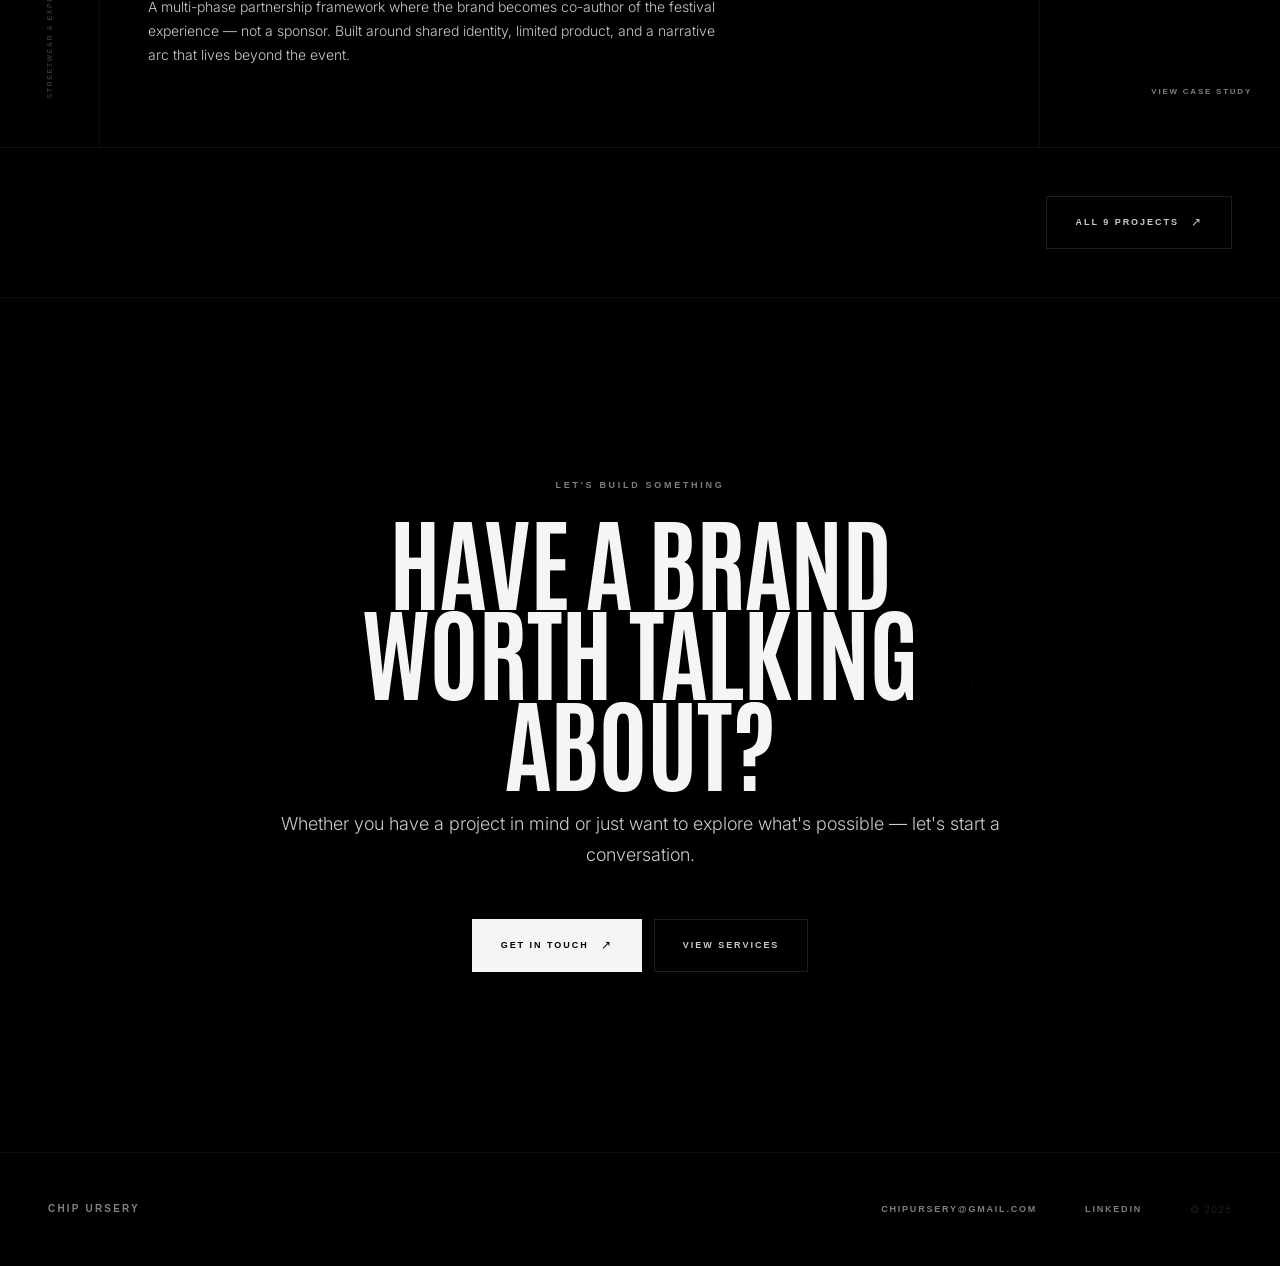
==== commit 1e77a0ab: "Redesign website to premium cultural strategy consultancy visual identity" ====
--- a/index.html
+++ b/index.html
@@ -7,9 +7,8 @@
   <meta name="description" content="Boutique cultural strategy consultancy at the intersection of sports, lifestyle, music, partnerships, and experiential branding." />
   <link rel="stylesheet" href="style.css" />
   <style>
-
     /* ════════════════════════════════
-       HERO
+       HERO (HIGH FASHION CAMPAIGN STYLE)
     ════════════════════════════════ */
     .hero {
       min-height: 100svh;
@@ -18,73 +17,72 @@
       position: relative;
       overflow: hidden;
       border-bottom: 1px solid var(--rule);
-    }
-
-    /* giant ghost word behind everything */
+      background: var(--ink);
+    }
     .hero-ghost {
       position: absolute;
-      bottom: -0.12em; left: -.02em;
+      bottom: -0.1em; left: -.02em;
       font-family: var(--font-display);
-      font-weight: 900;
-      font-size: clamp(220px, 30vw, 500px);
-      line-height: 1;
+      font-weight: 700;
+      font-size: clamp(200px, 32vw, 550px);
+      line-height: 0.8;
       letter-spacing: -.03em;
       text-transform: uppercase;
       color: transparent;
-      -webkit-text-stroke: 1px rgba(240,236,228,0.04);
+      -webkit-text-stroke: 1px rgba(245, 245, 243, 0.022);
       pointer-events: none;
       user-select: none;
       white-space: nowrap;
-    }
-
+      z-index: 1;
+    }
     .hero-body {
       display: flex;
       flex-direction: column;
       justify-content: flex-end;
-      padding: var(--s7) var(--s4) var(--s5);
+      padding: var(--s6) var(--s4) var(--s4);
       position: relative;
       z-index: 2;
     }
     .hero-meta {
       display: flex;
-      align-items: baseline;
-      gap: var(--s4);
-      margin-bottom: var(--s4);
+      align-items: center;
+      gap: var(--s3);
+      margin-bottom: var(--s3);
+      flex-wrap: wrap;
     }
     .hero-meta-item {
-      font-family: var(--font-display);
-      font-size: 10px;
-      font-weight: 600;
-      letter-spacing: 0.24em;
+      font-family: var(--font-display-wide);
+      font-size: 8px;
+      font-weight: 700;
+      letter-spacing: 0.22em;
       text-transform: uppercase;
       color: var(--paper-mute);
     }
     .hero-meta-sep {
-      width: 1px; height: 12px;
+      width: 1px; height: 10px;
       background: var(--rule-strong);
       flex-shrink: 0;
     }
-
     .hero-headline {
       font-family: var(--font-display);
-      font-weight: 800;
-      font-size: clamp(68px, 10vw, 160px);
-      line-height: .87;
+      font-weight: 700;
+      font-size: clamp(76px, 12vw, 180px);
+      line-height: .82;
       letter-spacing: -0.01em;
       text-transform: uppercase;
       color: var(--paper);
-      margin-bottom: var(--s4);
     }
     .hero-headline em {
       font-style: italic;
       font-family: var(--font-serif);
       font-weight: 300;
-      font-size: .65em;
+      font-size: .52em;
       color: var(--paper-dim);
       display: block;
       line-height: 1;
-    }
-
+      text-transform: none;
+      margin-top: 10px;
+    }
     .hero-bottom {
       display: grid;
       grid-template-columns: 1fr auto;
@@ -96,15 +94,15 @@
       z-index: 2;
     }
     .hero-statement {
-      max-width: 520px;
+      max-width: 560px;
       font-size: 16px;
       font-weight: 300;
-      line-height: 1.7;
-      color: var(--paper-mute);
+      line-height: 1.75;
+      color: var(--paper-dim);
     }
     .hero-ctas {
       display: flex;
-      gap: 10px;
+      gap: 12px;
       flex-wrap: wrap;
       justify-content: flex-end;
     }
@@ -117,15 +115,15 @@
       display: flex;
       flex-direction: column;
       align-items: center;
-      gap: 10px;
-      opacity: .3;
+      gap: 12px;
+      opacity: .25;
       z-index: 3;
     }
     .scroll-ind span {
-      font-family: var(--font-display);
+      font-family: var(--font-display-wide);
       font-size: 8px;
-      font-weight: 600;
-      letter-spacing: 0.3em;
+      font-weight: 700;
+      letter-spacing: 0.25em;
       text-transform: uppercase;
       writing-mode: vertical-rl;
       color: var(--paper);
@@ -142,8 +140,7 @@
       100% { transform: scaleY(1); opacity: 0; }
     }
     .scroll-ind-dot {
-      width: 4px; height: 4px;
-      border-radius: 50%;
+      width: 3px; height: 3px;
       background: var(--paper);
     }
 
@@ -154,14 +151,14 @@
       border-top: 1px solid var(--rule);
       border-bottom: 1px solid var(--rule);
       overflow: hidden;
-      padding: 14px 0;
+      padding: 18px 0;
       background: var(--ink-2);
     }
     .marquee-inner {
       display: flex;
       gap: 0;
       width: max-content;
-      animation: marquee 24s linear infinite;
+      animation: marquee 28s linear infinite;
     }
     @keyframes marquee {
       from { transform: translateX(0); }
@@ -170,14 +167,14 @@
     .marquee-item {
       display: flex;
       align-items: center;
-      gap: 32px;
-      padding: 0 32px;
+      gap: 40px;
+      padding: 0 40px;
       flex-shrink: 0;
     }
     .marquee-item span {
-      font-family: var(--font-display);
-      font-size: 11px;
-      font-weight: 600;
+      font-family: var(--font-display-wide);
+      font-size: 9px;
+      font-weight: 700;
       letter-spacing: 0.24em;
       text-transform: uppercase;
       color: var(--paper-mute);
@@ -185,9 +182,8 @@
     }
     .marquee-dot {
       width: 3px; height: 3px;
-      border-radius: 50%;
       background: var(--paper-mute);
-      opacity: .4;
+      opacity: .3;
       flex-shrink: 0;
     }
 
@@ -200,21 +196,24 @@
     }
     .authority-inner {
       display: grid;
-      grid-template-columns: 1fr 1fr;
-      gap: 0;
+      grid-template-columns: 1.1fr 0.9fr;
+      gap: var(--s5);
     }
     .authority-left {
-      padding: 0 var(--s4) 0 var(--s4);
+      padding: 0 var(--s4) 0 0;
       border-right: 1px solid var(--rule);
     }
     .authority-right {
-      padding: 0 var(--s4);
+      padding: 0 0 0 var(--s4);
+      display: flex;
+      flex-direction: column;
+      justify-content: center;
     }
     .authority-headline {
       font-family: var(--font-display);
-      font-weight: 800;
-      font-size: clamp(36px, 5vw, 76px);
-      line-height: .92;
+      font-weight: 700;
+      font-size: clamp(40px, 5.5vw, 84px);
+      line-height: .9;
       text-transform: uppercase;
       color: var(--paper);
       margin-top: var(--s3);
@@ -223,14 +222,13 @@
       margin-top: var(--s3);
       font-size: 16px;
       font-weight: 300;
-      line-height: 1.75;
-      color: var(--paper-mute);
-      max-width: 440px;
+      line-height: 1.8;
+      color: var(--paper-dim);
+      max-width: 480px;
     }
     .authority-stats {
       display: grid;
       grid-template-columns: 1fr 1fr;
-      margin-top: var(--s4);
       border-top: 1px solid var(--rule);
     }
     .stat-block {
@@ -238,25 +236,26 @@
       border-right: 1px solid var(--rule);
       border-bottom: 1px solid var(--rule);
     }
-    .stat-block:nth-child(2n) { border-right: none; padding-left: var(--s3); }
-    .stat-block:nth-child(odd) { padding-right: var(--s3); }
+    .stat-block:nth-child(2n) { border-right: none; padding-left: var(--s4); }
+    .stat-block:nth-child(odd) { padding-right: var(--s4); }
     .stat-block:nth-child(3),
     .stat-block:nth-child(4) { border-bottom: none; }
+    
     .stat-num {
       font-family: var(--font-display);
-      font-size: clamp(40px, 5vw, 72px);
-      font-weight: 800;
+      font-size: clamp(48px, 6vw, 80px);
+      font-weight: 700;
       line-height: 1;
       color: var(--paper);
     }
     .stat-label {
-      font-family: var(--font-display);
-      font-size: 9px;
-      font-weight: 600;
+      font-family: var(--font-display-wide);
+      font-size: 8px;
+      font-weight: 700;
       letter-spacing: 0.22em;
       text-transform: uppercase;
       color: var(--paper-mute);
-      margin-top: 6px;
+      margin-top: var(--s1);
     }
     .tags-block {
       margin-top: var(--s4);
@@ -266,27 +265,28 @@
     .tags-wrap {
       display: flex;
       flex-wrap: wrap;
-      gap: 8px;
+      gap: 10px;
       margin-top: var(--s2);
     }
     .tag {
-      font-family: var(--font-display);
-      font-size: 9px;
-      font-weight: 600;
-      letter-spacing: 0.2em;
-      text-transform: uppercase;
-      padding: 6px 12px;
+      font-family: var(--font-display-wide);
+      font-size: 8px;
+      font-weight: 700;
+      letter-spacing: 0.18em;
+      text-transform: uppercase;
+      padding: 8px 16px;
       border: 1px solid var(--rule-strong);
       color: var(--paper-mute);
-      transition: border-color .2s, color .2s;
+      transition: all 0.25s ease;
+      border-radius: 0px;
     }
     .tag:hover {
-      border-color: var(--paper-mute);
+      border-color: var(--paper);
       color: var(--paper);
     }
 
     /* ════════════════════════════════
-       FEATURED PROJECTS — EDITORIAL
+       FEATURED PROJECTS — STARK ROW
     ════════════════════════════════ */
     .featured {
       padding: var(--s6) 0 0;
@@ -296,7 +296,7 @@
       display: grid;
       grid-template-columns: 1fr auto;
       align-items: end;
-      padding: 0 var(--s4) var(--s4);
+      padding: 0 var(--s4) var(--s5);
       border-bottom: 1px solid var(--rule);
     }
     .featured-header-right {
@@ -304,46 +304,57 @@
     }
     .feat-project {
       display: grid;
-      grid-template-columns: 80px 1fr 220px;
+      grid-template-columns: 100px 1fr 240px;
       border-bottom: 1px solid var(--rule);
-      transition: background .2s;
-    }
-    .feat-project:hover { background: var(--ink-2); }
-    .feat-project:hover .feat-arrow { opacity: 1; transform: translate(2px,-2px); }
+      transition: background 0.3s cubic-bezier(0.16, 1, 0.3, 1);
+      background: var(--ink);
+    }
+    .feat-project:hover { 
+      background: var(--ink-2); 
+    }
+    .feat-project:hover .feat-arrow { 
+      opacity: 1; 
+      transform: translate(4px,-4px); 
+      color: var(--paper);
+    }
+    .feat-project:hover .feat-title {
+      transform: translateX(10px);
+    }
     .feat-left {
       border-right: 1px solid var(--rule);
       padding: var(--s4) var(--s3);
       display: flex;
       flex-direction: column;
       justify-content: space-between;
+      align-items: center;
     }
     .feat-index {
       font-family: var(--font-display);
-      font-size: 10px;
-      font-weight: 600;
-      letter-spacing: 0.2em;
-      text-transform: uppercase;
-      color: var(--paper-mute);
+      font-size: 13px;
+      font-weight: 700;
+      letter-spacing: 0.1em;
+      color: var(--paper-dim);
     }
     .feat-industry-vert {
-      font-family: var(--font-display);
-      font-size: 8px;
-      font-weight: 600;
-      letter-spacing: 0.2em;
+      font-family: var(--font-display-wide);
+      font-size: 7px;
+      font-weight: 700;
+      letter-spacing: 0.22em;
       text-transform: uppercase;
       color: var(--paper-mute);
       writing-mode: vertical-rl;
       transform: rotate(180deg);
-      opacity: .5;
+      opacity: .4;
+      white-space: nowrap;
     }
     .feat-center {
-      padding: var(--s4) var(--s4);
+      padding: var(--s5) var(--s4);
       border-right: 1px solid var(--rule);
     }
     .feat-industry {
-      font-family: var(--font-display);
-      font-size: 9px;
-      font-weight: 600;
+      font-family: var(--font-display-wide);
+      font-size: 8px;
+      font-weight: 700;
       letter-spacing: 0.24em;
       text-transform: uppercase;
       color: var(--paper-mute);
@@ -352,19 +363,20 @@
     }
     .feat-title {
       font-family: var(--font-display);
-      font-weight: 800;
-      font-size: clamp(28px, 3.5vw, 52px);
-      line-height: .92;
+      font-weight: 700;
+      font-size: clamp(32px, 4.5vw, 64px);
+      line-height: .88;
       text-transform: uppercase;
       color: var(--paper);
       margin-bottom: var(--s3);
+      transition: transform 0.3s ease;
     }
     .feat-excerpt {
       font-size: 14px;
       font-weight: 300;
-      line-height: 1.65;
-      color: var(--paper-mute);
-      max-width: 560px;
+      line-height: 1.7;
+      color: var(--paper-dim);
+      max-width: 580px;
     }
     .feat-right {
       padding: var(--s4) var(--s3);
@@ -374,21 +386,23 @@
       align-items: flex-end;
     }
     .feat-arrow {
-      font-size: 20px;
-      color: var(--paper);
-      opacity: .2;
-      transition: opacity .2s, transform .25s;
+      font-size: 24px;
+      color: var(--paper-mute);
+      opacity: .3;
+      transition: all 0.3s cubic-bezier(0.16, 1, 0.3, 1);
     }
     .feat-view {
-      font-family: var(--font-display);
-      font-size: 9px;
-      font-weight: 600;
+      font-family: var(--font-display-wide);
+      font-size: 8px;
+      font-weight: 700;
       letter-spacing: 0.22em;
       text-transform: uppercase;
       color: var(--paper-mute);
-      transition: color .2s;
-    }
-    .feat-project:hover .feat-view { color: var(--paper); }
+      transition: color .25s ease;
+    }
+    .feat-project:hover .feat-view { 
+      color: var(--paper); 
+    }
 
     .featured-footer {
       padding: var(--s4);
@@ -404,6 +418,7 @@
       text-align: center;
       position: relative;
       overflow: hidden;
+      background: var(--ink);
     }
     .closing-ghost {
       position: absolute;
@@ -412,39 +427,37 @@
       align-items: center;
       justify-content: center;
       font-family: var(--font-display);
-      font-weight: 900;
-      font-size: clamp(80px, 15vw, 220px);
+      font-weight: 700;
+      font-size: clamp(100px, 18vw, 280px);
       text-transform: uppercase;
       color: transparent;
-      -webkit-text-stroke: 1px rgba(240,236,228,0.03);
+      -webkit-text-stroke: 1px rgba(245,245,243,0.018);
       pointer-events: none;
       white-space: nowrap;
+      z-index: 1;
     }
     .closing-inner {
       position: relative;
       z-index: 2;
-      max-width: 700px;
+      max-width: 800px;
       margin: 0 auto;
     }
-    .closing-inner .eyebrow { margin-bottom: var(--s3); }
-    .closing-inner .d2 { margin-bottom: var(--s3); }
-    .closing-inner .body-lg { margin-bottom: var(--s5); }
 
     /* ════════════ RESPONSIVE ════════════ */
     @media (max-width: 900px) {
-      .authority-inner { grid-template-columns: 1fr; }
-      .authority-left { border-right: none; border-bottom: 1px solid var(--rule); padding-bottom: var(--s4); margin-bottom: var(--s4); }
+      .authority-inner { grid-template-columns: 1fr; gap: var(--s4); }
+      .authority-left { border-right: none; border-bottom: 1px solid var(--rule); padding-bottom: var(--s4); margin-bottom: var(--s4); padding-right: 0; }
+      .authority-right { padding-left: 0; }
       .feat-project { grid-template-columns: 1fr; }
       .feat-left { display: none; }
-      .feat-right { flex-direction: row; padding-top: var(--s3); border-top: 1px solid var(--rule); }
-      .feat-center { border-right: none; }
+      .feat-right { flex-direction: row; padding: var(--s3) var(--s4); border-top: 1px solid var(--rule); align-items: center; }
+      .feat-center { border-right: none; padding: var(--s4) var(--s4); }
       .feat-industry { display: block; }
     }
     @media (max-width: 600px) {
-      .hero-bottom { grid-template-columns: 1fr; }
+      .hero-bottom { grid-template-columns: 1fr; gap: var(--s3); }
       .hero-ctas { justify-content: flex-start; }
-      .hero-meta { flex-wrap: wrap; gap: var(--s2); }
-      .featured-header { grid-template-columns: 1fr; gap: var(--s2); }
+      .featured-header { grid-template-columns: 1fr; gap: var(--s3); }
     }
   </style>
 </head>
--- a/style.css
+++ b/style.css
@@ -1,90 +1,113 @@
 /* ============================================================
    CHIP URSERY — CULTURAL STRATEGY CONSULTANCY
-   Design system: Dark editorial · Fashion-forward · Premium
+   Design system: Premium Dark Editorial · Fashion-Forward · Sharp
+   References: Kith, Wieden+Kennedy, Fear of God, Nike Editorial
    ============================================================ */
 
-@import url('https://fonts.googleapis.com/css2?family=Barlow+Condensed:ital,wght@0,300;0,400;0,600;0,700;0,800;0,900;1,300;1,700&family=Barlow:ital,wght@0,300;0,400;0,500;1,300&family=Cormorant:ital,wght@0,300;0,400;1,300;1,400&display=swap');
-
-/* ── TOKENS ── */
+@import url('https://fonts.googleapis.com/css2?family=Antonio:wght@400;700&family=Syncopate:wght@400;700&family=Inter:wght@300;400;500;600;700&family=Cormorant+Garamond:ital,wght@0,300;0,400;1,300;1,400&display=swap');
+
+/* ── DESIGN TOKENS ── */
 :root {
-  --ink:        #0c0c0c;
-  --ink-2:      #141414;
-  --ink-3:      #1e1e1e;
-  --ink-4:      #282828;
-  --paper:      #f0ece4;
-  --paper-dim:  #c8c4bc;
-  --paper-mute: #6e6a64;
-  --rule:       rgba(240,236,228,0.08);
-  --rule-strong:rgba(240,236,228,0.14);
-
-  /* No colors. Just weight and space. */
-  --font-display: 'Barlow Condensed', sans-serif;
-  --font-body:    'Barlow', sans-serif;
-  --font-serif:   'Cormorant', serif;
-
-  --nav-h: 60px;
-  --max-w: 1320px;
-
-  /* Spacing scale */
+  /* Pure Editorial Palette */
+  --ink:          #000000; /* Pure black */
+  --ink-2:        #080808; /* Extremely deep grey */
+  --ink-3:        #101010; /* Charcoal secondary */
+  --ink-4:        #1a1a1a; /* Charcoal tertiary */
+  --paper:        #f5f5f3; /* Premium linen off-white */
+  --paper-dim:    #cacac8; /* Muted linen */
+  --paper-mute:   #7f7f7e; /* Charcoal accent grey */
+  --rule:         rgba(245, 245, 243, 0.05); /* Extremely thin divider */
+  --rule-strong:  rgba(245, 245, 243, 0.12); /* Pronounced divider */
+
+  /* Typographic Pairing */
+  --font-display:      'Antonio', sans-serif;           /* Tall, condensed, bold editorial (Druk vibe) */
+  --font-display-wide: 'Syncopate', sans-serif;         /* Wide uppercase fashion headers (Kith vibe) */
+  --font-body:         'Inter', sans-serif;             /* Stark neutral body (Helvetica Neue vibe) */
+  --font-serif:        'Cormorant Garamond', serif;     /* Classic editorial italic accent */
+
+  /* Layout Spacing */
+  --nav-h: 72px;
+  --max-w: 1360px;
+
+  /* Cinematic Spacing Scale */
   --s1: 8px;
   --s2: 16px;
-  --s3: 24px;
-  --s4: 40px;
-  --s5: 64px;
-  --s6: 96px;
-  --s7: 140px;
+  --s3: 28px;
+  --s4: 48px;
+  --s5: 80px;
+  --s6: 120px;
+  --s7: 180px;
 }
 
 /* ── RESET ── */
-*, *::before, *::after { box-sizing: border-box; margin: 0; padding: 0; }
+*, *::before, *::after { 
+  box-sizing: border-box; 
+  margin: 0; 
+  padding: 0; 
+}
 html {
   scroll-behavior: smooth;
   font-size: 16px;
+  background: var(--ink);
 }
 body {
   background: var(--ink);
   color: var(--paper);
   font-family: var(--font-body);
   font-weight: 300;
-  line-height: 1.6;
+  line-height: 1.65;
   overflow-x: hidden;
-  cursor: none; /* custom cursor */
-}
-a { color: inherit; text-decoration: none; }
-ul, ol { list-style: none; }
-img { display: block; max-width: 100%; }
-button { cursor: none; }
-
-/* ── CUSTOM CURSOR ── */
-.cursor {
-  position: fixed;
-  width: 8px; height: 8px;
-  background: var(--paper);
-  border-radius: 50%;
-  pointer-events: none;
-  z-index: 99999;
-  transform: translate(-50%, -50%);
-  transition: width .2s, height .2s, background .2s;
-  mix-blend-mode: difference;
-}
-.cursor.expanded {
-  width: 40px; height: 40px;
-  background: var(--paper);
-}
-@media (pointer: coarse) {
-  .cursor { display: none; }
-  body, button { cursor: auto; }
-}
-
-/* ── NOISE TEXTURE ── */
+  cursor: none; /* Custom cursor */
+  -webkit-font-smoothing: antialiased;
+}
+a { 
+  color: inherit; 
+  text-decoration: none; 
+}
+ul, ol { 
+  list-style: none; 
+}
+img { 
+  display: block; 
+  max-width: 100%; 
+  height: auto;
+}
+button { 
+  cursor: none; 
+  font-family: inherit;
+}
+
+/* ── STYLISH NOISE OVERLAY ── */
 body::after {
   content: '';
   position: fixed;
   inset: 0;
-  background-image: url("data:image/svg+xml,%3Csvg xmlns='http://www.w3.org/2000/svg' width='300' height='300'%3E%3Cfilter id='n'%3E%3CfeTurbulence type='fractalNoise' baseFrequency='0.75' numOctaves='4' stitchTiles='stitch'/%3E%3C/filter%3E%3Crect width='300' height='300' filter='url(%23n)' opacity='1'/%3E%3C/svg%3E");
-  opacity: .028;
+  background-image: url("data:image/svg+xml,%3Csvg xmlns='http://www.w3.org/2000/svg' width='250' height='250'%3E%3Cfilter id='n'%3E%3CfeTurbulence type='fractalNoise' baseFrequency='0.85' numOctaves='3' stitchTiles='stitch'/%3E%3C/filter%3E%3Crect width='250' height='250' filter='url(%23n)' opacity='1'/%3E%3C/svg%3E");
+  opacity: .022;
   pointer-events: none;
   z-index: 9998;
+}
+
+/* ── CUSTOM CURSOR ── */
+.cursor {
+  position: fixed;
+  width: 6px; height: 6px;
+  background: var(--paper);
+  border-radius: 50%;
+  pointer-events: none;
+  z-index: 9999;
+  transform: translate(-50%, -50%);
+  transition: width .25s ease, height .25s ease, background .25s ease, border .25s ease;
+  mix-blend-mode: difference;
+}
+.cursor.expanded {
+  width: 28px; height: 28px;
+  background: transparent;
+  border: 1px solid var(--paper);
+}
+@media (pointer: coarse) {
+  .cursor { display: none; }
+  body, button { cursor: auto; }
 }
 
 /* ── NAVIGATION ── */
@@ -97,30 +120,30 @@
   align-items: center;
   justify-content: space-between;
   padding: 0 var(--s4);
-  background: rgba(12,12,12,0.96);
-  backdrop-filter: blur(20px);
-  -webkit-backdrop-filter: blur(20px);
+  background: rgba(0, 0, 0, 0.94);
+  backdrop-filter: blur(25px);
+  -webkit-backdrop-filter: blur(25px);
   border-bottom: 1px solid var(--rule);
-  transition: border-color .4s;
+  transition: border-color .3s ease;
 }
 nav.scrolled {
   border-bottom-color: var(--rule-strong);
 }
 .nav-logo {
-  font-family: var(--font-display);
-  font-weight: 800;
-  font-size: 15px;
+  font-family: var(--font-display-wide);
+  font-weight: 700;
+  font-size: 12px;
   letter-spacing: 0.18em;
   text-transform: uppercase;
   color: var(--paper);
 }
 .nav-logo sup {
-  font-size: 8px;
+  font-size: 7px;
   font-weight: 400;
-  letter-spacing: 0.1em;
+  letter-spacing: 0.08em;
   color: var(--paper-mute);
   vertical-align: super;
-  margin-left: 4px;
+  margin-left: 5px;
 }
 .nav-right {
   display: flex;
@@ -132,13 +155,13 @@
   gap: var(--s4);
 }
 .nav-links a {
-  font-family: var(--font-display);
-  font-size: 11px;
-  font-weight: 600;
+  font-family: var(--font-display-wide);
+  font-size: 9px;
+  font-weight: 700;
   letter-spacing: 0.2em;
   text-transform: uppercase;
   color: var(--paper-mute);
-  transition: color .2s;
+  transition: color .25s ease;
   position: relative;
 }
 .nav-links a:hover,
@@ -146,33 +169,34 @@
   color: var(--paper);
 }
 .nav-cta {
-  font-family: var(--font-display);
-  font-size: 10px;
-  font-weight: 700;
-  letter-spacing: 0.22em;
+  font-family: var(--font-display-wide);
+  font-size: 9px;
+  font-weight: 700;
+  letter-spacing: 0.2em;
   text-transform: uppercase;
   color: var(--ink);
   background: var(--paper);
-  padding: 9px 18px;
-  display: inline-block;
-  transition: background .2s, color .2s;
+  padding: 10px 22px;
+  border: 1px solid var(--paper);
+  transition: all .25s ease;
 }
 .nav-cta:hover {
-  background: var(--paper-dim);
+  background: transparent;
+  color: var(--paper);
 }
 .hamburger {
   display: none;
   flex-direction: column;
-  gap: 5px;
+  gap: 6px;
   background: none;
   border: none;
-  padding: 4px;
+  padding: 8px;
 }
 .hamburger span {
   display: block;
-  width: 22px; height: 1px;
+  width: 24px; height: 1px;
   background: var(--paper);
-  transition: all .25s;
+  transition: transform .25s ease, opacity .25s ease;
 }
 
 /* ── MOBILE MENU ── */
@@ -181,45 +205,51 @@
   position: fixed;
   inset: 0;
   background: var(--ink);
-  z-index: 990;
+  z-index: 1010;
   flex-direction: column;
   align-items: flex-start;
   justify-content: flex-end;
   padding: var(--s6) var(--s4);
   gap: var(--s2);
 }
-.mobile-menu.open { display: flex; }
+.mobile-menu.open { 
+  display: flex; 
+}
 .mobile-menu a {
-  font-family: var(--font-display);
-  font-weight: 800;
-  font-size: clamp(40px, 8vw, 80px);
-  letter-spacing: 0.03em;
+  font-family: var(--font-display-wide);
+  font-weight: 700;
+  font-size: clamp(28px, 6vw, 56px);
+  letter-spacing: 0.05em;
   text-transform: uppercase;
   color: var(--paper);
   opacity: .25;
-  transition: opacity .2s;
-  line-height: 1.05;
-}
-.mobile-menu a:hover { opacity: 1; }
+  transition: opacity .25s ease, transform .25s ease;
+  line-height: 1.1;
+}
+.mobile-menu a:hover { 
+  opacity: 1; 
+  transform: translateX(10px);
+}
 .mobile-close {
   position: absolute;
-  top: 20px; right: var(--s4);
+  top: 24px; right: var(--s4);
   background: none; border: none;
-  font-family: var(--font-display);
-  font-size: 11px;
+  font-family: var(--font-display-wide);
+  font-size: 10px;
   letter-spacing: 0.2em;
   text-transform: uppercase;
   color: var(--paper-mute);
 }
 .mobile-menu-bottom {
-  margin-top: var(--s4);
+  margin-top: var(--s5);
   padding-top: var(--s3);
   border-top: 1px solid var(--rule);
-  font-family: var(--font-display);
-  font-size: 10px;
+  font-family: var(--font-display-wide);
+  font-size: 9px;
   letter-spacing: 0.2em;
   text-transform: uppercase;
   color: var(--paper-mute);
+  width: 100%;
 }
 
 /* ── PAGE WRAPPER ── */
@@ -234,38 +264,37 @@
   padding: 0 var(--s4);
 }
 
-/* ── EDITORIAL RULE ── */
+/* ── EDITORIAL STYLINGS ── */
 .e-rule {
   width: 100%;
   height: 1px;
   background: var(--rule);
 }
 
-/* ── EYEBROW / LABEL ── */
 .eyebrow {
-  font-family: var(--font-display);
-  font-size: 10px;
-  font-weight: 600;
-  letter-spacing: 0.28em;
-  text-transform: uppercase;
-  color: var(--paper-mute);
-}
-
-/* ── DISPLAY TYPE ── */
+  font-family: var(--font-display-wide);
+  font-size: 9px;
+  font-weight: 700;
+  letter-spacing: 0.3em;
+  text-transform: uppercase;
+  color: var(--paper-mute);
+}
+
+/* Stark Condensed Typography (Druk Vibe) */
 .d1 {
   font-family: var(--font-display);
-  font-weight: 800;
-  font-size: clamp(80px, 13vw, 200px);
-  line-height: .88;
+  font-weight: 700;
+  font-size: clamp(80px, 13vw, 210px);
+  line-height: 0.85;
   letter-spacing: -0.01em;
   text-transform: uppercase;
   color: var(--paper);
 }
 .d2 {
   font-family: var(--font-display);
-  font-weight: 800;
-  font-size: clamp(52px, 8vw, 130px);
-  line-height: .9;
+  font-weight: 700;
+  font-size: clamp(52px, 8vw, 135px);
+  line-height: 0.88;
   letter-spacing: -0.01em;
   text-transform: uppercase;
   color: var(--paper);
@@ -273,17 +302,17 @@
 .d3 {
   font-family: var(--font-display);
   font-weight: 700;
-  font-size: clamp(32px, 5vw, 72px);
-  line-height: .95;
+  font-size: clamp(32px, 5vw, 76px);
+  line-height: 0.92;
   letter-spacing: 0.01em;
   text-transform: uppercase;
   color: var(--paper);
 }
 .d4 {
   font-family: var(--font-display);
-  font-weight: 600;
-  font-size: clamp(22px, 3vw, 40px);
-  line-height: 1;
+  font-weight: 700;
+  font-size: clamp(22px, 3.5vw, 44px);
+  line-height: 0.96;
   text-transform: uppercase;
   color: var(--paper);
 }
@@ -294,32 +323,33 @@
   color: var(--paper-dim);
 }
 .body-lg {
-  font-size: 17px;
+  font-size: 18px;
   font-weight: 300;
-  line-height: 1.7;
+  line-height: 1.75;
   color: var(--paper-dim);
 }
 .body-sm {
   font-size: 13px;
-  font-weight: 300;
+  font-weight: 400;
   line-height: 1.65;
   color: var(--paper-mute);
 }
 
-/* ── BUTTONS ── */
+/* ── BUTTONS (Sharp, Stark) ── */
 .btn {
   display: inline-flex;
   align-items: center;
   gap: 12px;
-  font-family: var(--font-display);
-  font-size: 11px;
+  font-family: var(--font-display-wide);
+  font-size: 9px;
   font-weight: 700;
   letter-spacing: 0.22em;
   text-transform: uppercase;
-  padding: 14px 24px;
+  padding: 16px 28px;
   border: 1px solid;
-  transition: background .2s, color .2s, border-color .2s;
+  transition: all 0.3s cubic-bezier(0.16, 1, 0.3, 1);
   white-space: nowrap;
+  border-radius: 0px; /* Sharp corners */
 }
 .btn-paper {
   background: var(--paper);
@@ -336,31 +366,57 @@
   color: var(--paper-dim);
 }
 .btn-ghost:hover {
-  border-color: var(--paper-dim);
+  border-color: var(--paper);
   color: var(--paper);
 }
 .btn-arrow::after {
   content: '↗';
-  font-size: 14px;
+  font-size: 12px;
   font-weight: 400;
-}
-
-/* ── SCROLL REVEAL ── */
+  transition: transform 0.3s ease;
+}
+.btn-arrow:hover::after {
+  transform: translate(2px, -2px);
+}
+
+/* ── INTERACTIVE HOVER ACTIONS ── */
+.hover-reveal-link {
+  position: relative;
+  transition: color 0.3s ease;
+}
+.hover-reveal-link::after {
+  content: '';
+  position: absolute;
+  bottom: -4px; left: 0;
+  width: 100%; height: 1px;
+  background: var(--paper);
+  transform: scaleX(0);
+  transform-origin: right;
+  transition: transform 0.3s ease;
+}
+.hover-reveal-link:hover::after {
+  transform: scaleX(1);
+  transform-origin: left;
+}
+
+/* ── SCROLL REVEAL ANIMATIONS ── */
 .reveal {
   opacity: 0;
-  transform: translateY(20px);
-  transition: opacity .8s cubic-bezier(.16,1,.3,1), transform .8s cubic-bezier(.16,1,.3,1);
-}
-.reveal.up { transform: translateY(40px); }
+  transform: translateY(24px);
+  transition: opacity .9s cubic-bezier(.16,1,.3,1), transform .9s cubic-bezier(.16,1,.3,1);
+}
+.reveal.up { 
+  transform: translateY(38px); 
+}
 .reveal.visible {
   opacity: 1;
   transform: none;
 }
-[data-delay="1"] { transition-delay: .1s; }
-[data-delay="2"] { transition-delay: .2s; }
-[data-delay="3"] { transition-delay: .3s; }
-[data-delay="4"] { transition-delay: .4s; }
-[data-delay="5"] { transition-delay: .5s; }
+[data-delay="1"] { transition-delay: .08s; }
+[data-delay="2"] { transition-delay: .16s; }
+[data-delay="3"] { transition-delay: .24s; }
+[data-delay="4"] { transition-delay: .32s; }
+[data-delay="5"] { transition-delay: .4s; }
 
 /* ── FOOTER ── */
 footer {
@@ -374,10 +430,10 @@
   gap: var(--s2);
 }
 .footer-logo {
-  font-family: var(--font-display);
-  font-size: 12px;
-  font-weight: 800;
-  letter-spacing: 0.2em;
+  font-family: var(--font-display-wide);
+  font-size: 10px;
+  font-weight: 700;
+  letter-spacing: 0.22em;
   text-transform: uppercase;
   color: var(--paper-mute);
 }
@@ -387,29 +443,44 @@
   gap: var(--s4);
 }
 .footer-link {
-  font-family: var(--font-display);
-  font-size: 10px;
-  font-weight: 600;
+  font-family: var(--font-display-wide);
+  font-size: 9px;
+  font-weight: 700;
   letter-spacing: 0.2em;
   text-transform: uppercase;
   color: var(--paper-mute);
-  transition: color .2s;
-}
-.footer-link:hover { color: var(--paper); }
+  transition: color .25s ease;
+}
+.footer-link:hover { 
+  color: var(--paper); 
+}
 .footer-copy {
   font-size: 10px;
   letter-spacing: 0.1em;
   color: var(--paper-mute);
-  opacity: .4;
-}
-
-/* ── RESPONSIVE ── */
+  opacity: .3;
+}
+
+/* ── RESPONSIVE GRID LAYOUTS ── */
 @media (max-width: 1024px) {
-  :root { --s4: 28px; --s5: 48px; --s6: 72px; --s7: 100px; }
+  :root { 
+    --s4: 32px; 
+    --s5: 64px; 
+    --s6: 90px; 
+    --s7: 130px; 
+  }
 }
 @media (max-width: 768px) {
-  :root { --s4: 20px; }
-  .nav-links, .nav-cta { display: none; }
-  .hamburger { display: flex; }
-  nav { padding: 0 var(--s4); }
-}
+  :root { 
+    --s4: 24px; 
+  }
+  .nav-links, .nav-cta { 
+    display: none; 
+  }
+  .hamburger { 
+    display: flex; 
+  }
+  nav { 
+    padding: 0 var(--s4); 
+  }
+}
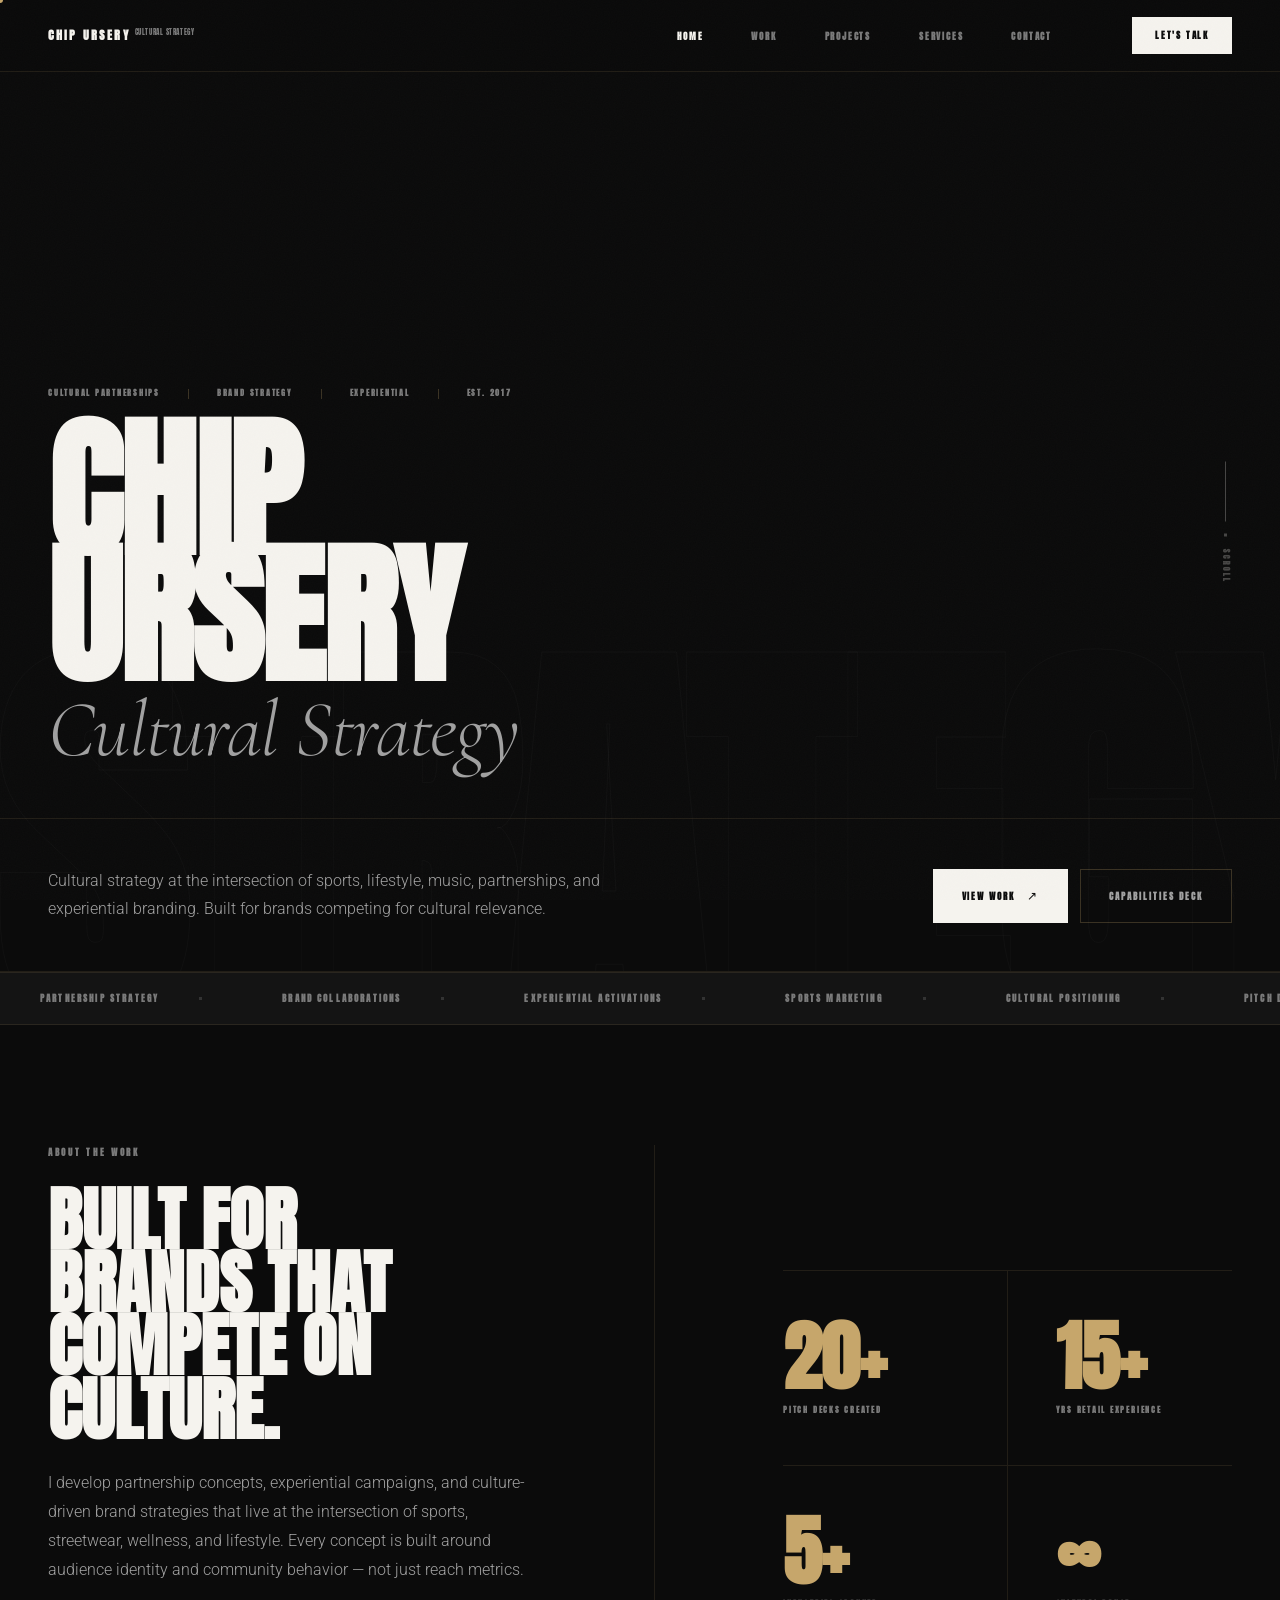
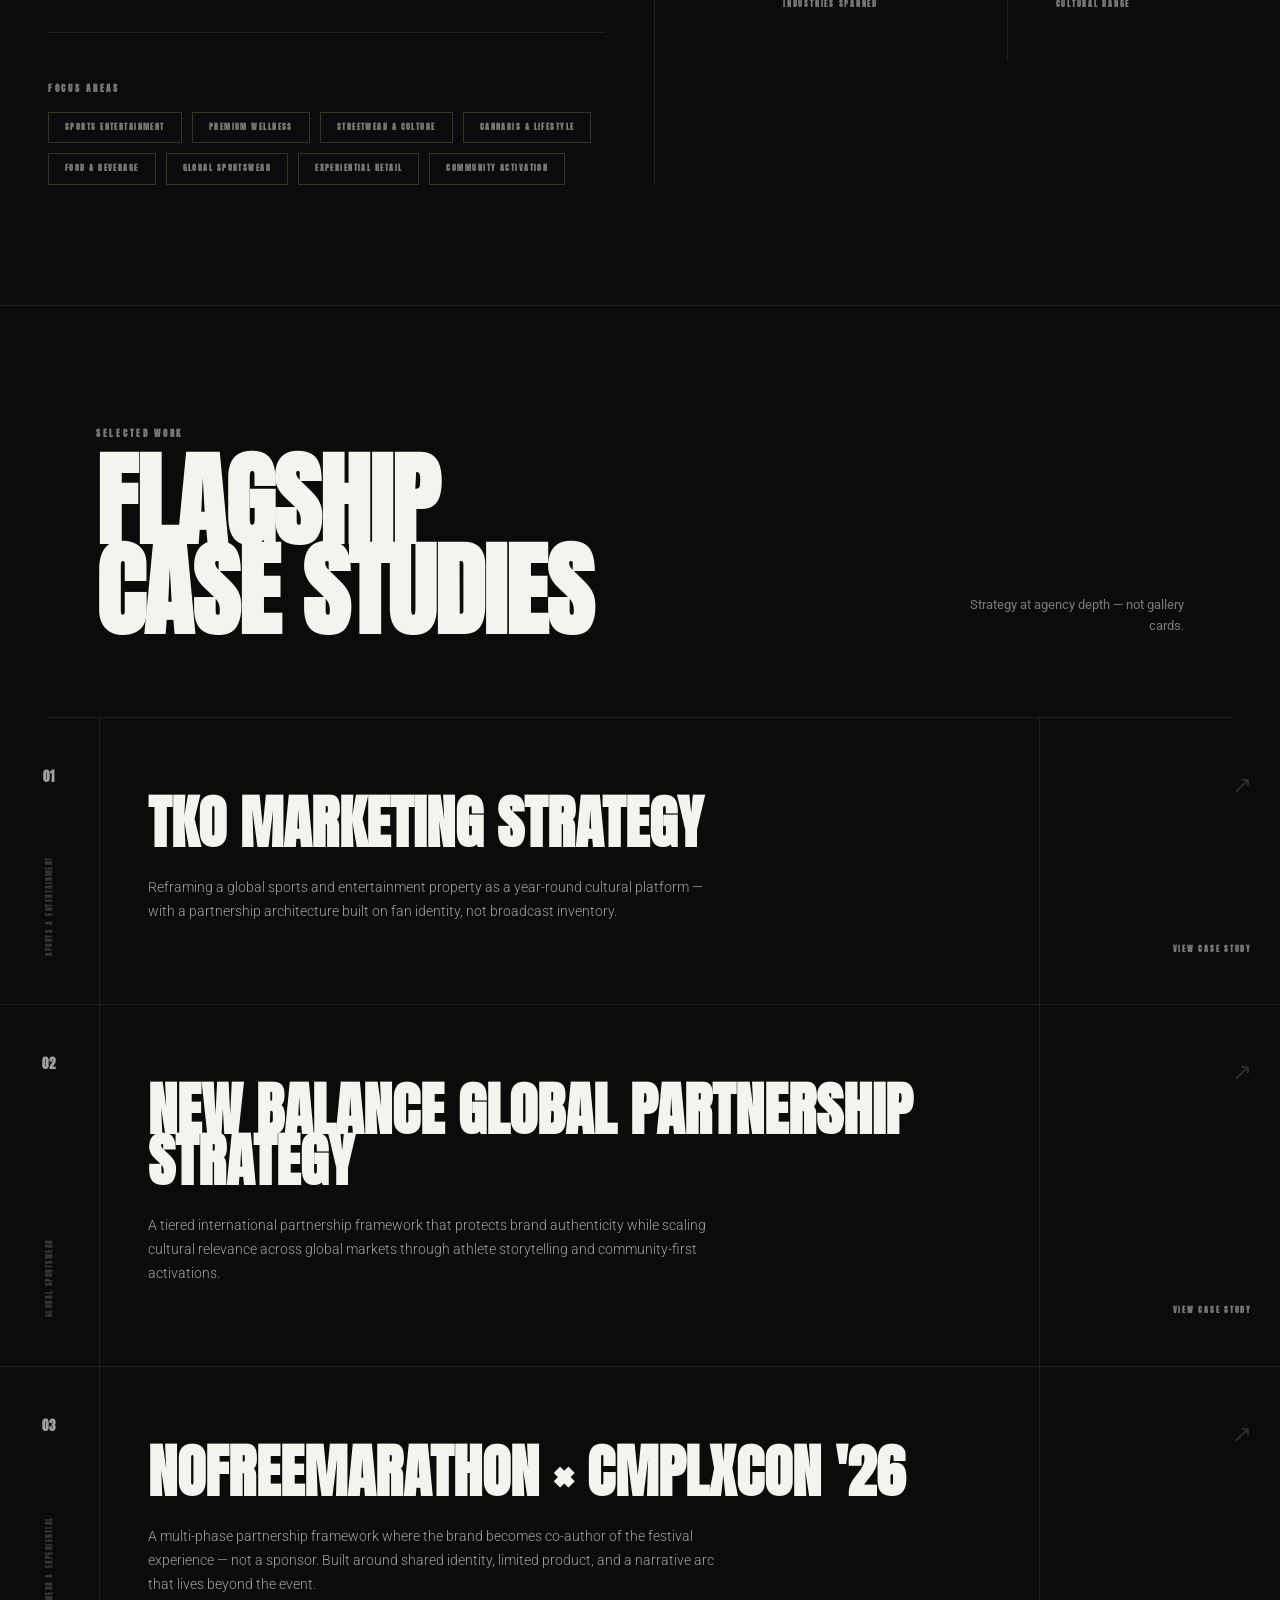
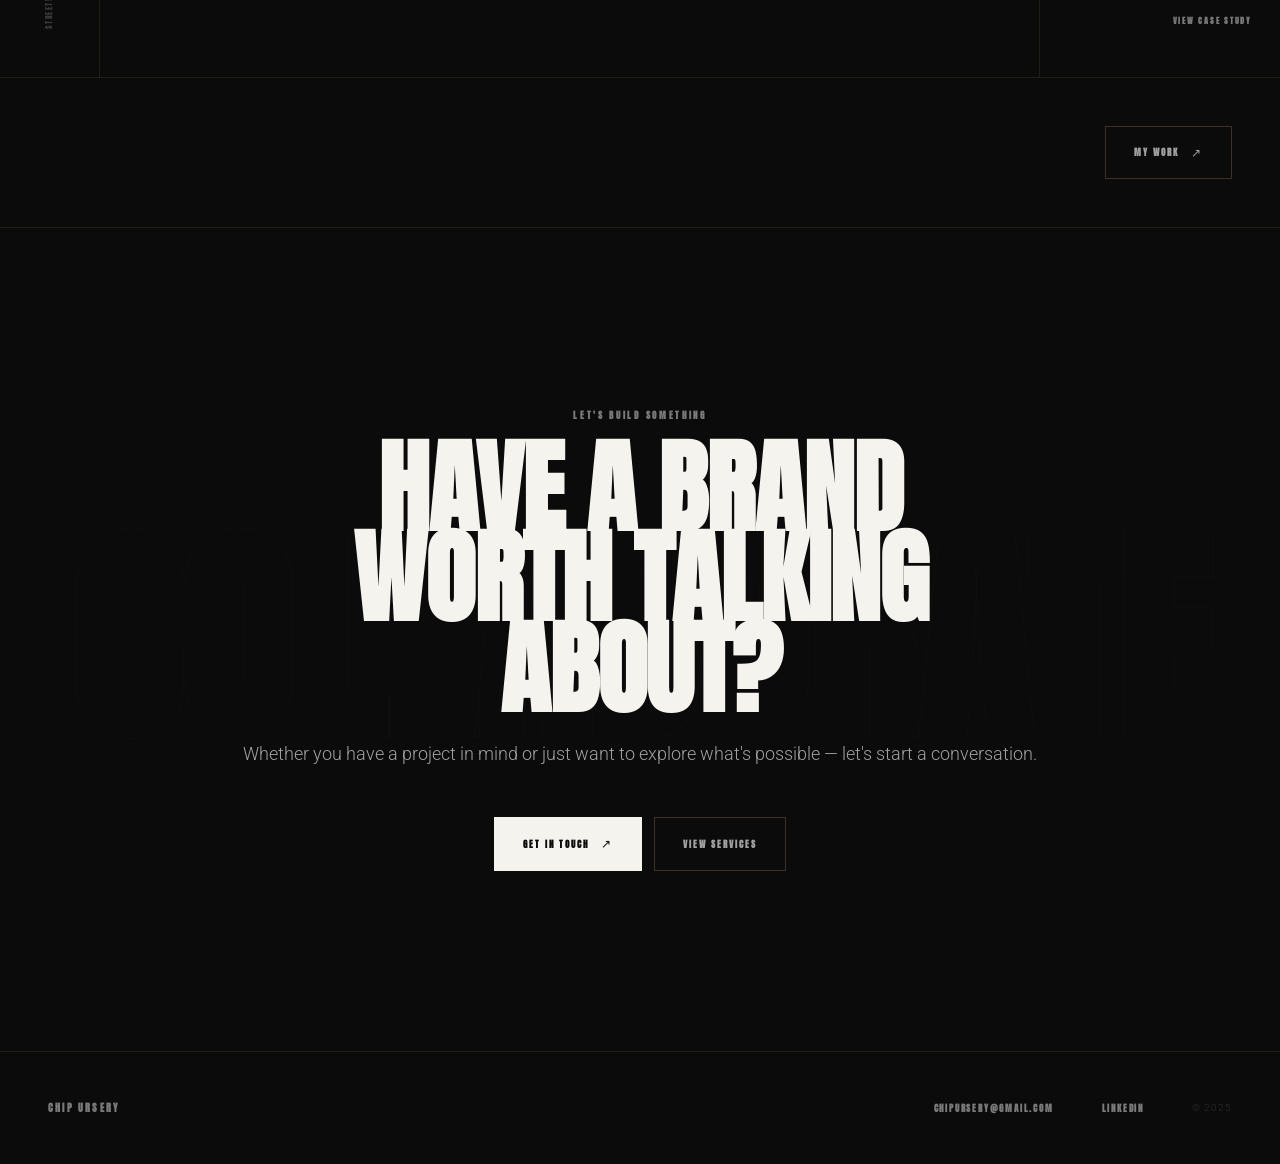
==== commit 01c69e8a: "Design update: Matte Black, Off White, Gold palette, Anton & Roboto fonts, and content refinement" ====
--- a/index.html
+++ b/index.html
@@ -4,7 +4,7 @@
   <meta charset="UTF-8" />
   <meta name="viewport" content="width=device-width, initial-scale=1.0" />
   <title>Chip Ursery — Cultural Partnerships & Brand Strategy</title>
-  <meta name="description" content="Boutique cultural strategy consultancy at the intersection of sports, lifestyle, music, partnerships, and experiential branding." />
+  <meta name="description" content="Cultural strategy consultancy at the intersection of sports, lifestyle, music, partnerships, and experiential branding." />
   <link rel="stylesheet" href="style.css" />
   <style>
     /* ════════════════════════════════
@@ -246,7 +246,7 @@
       font-size: clamp(48px, 6vw, 80px);
       font-weight: 700;
       line-height: 1;
-      color: var(--paper);
+      color: var(--accent);
     }
     .stat-label {
       font-family: var(--font-display-wide);
@@ -509,7 +509,7 @@
         <span class="hero-meta-sep"></span>
         <span class="hero-meta-item">Experiential</span>
         <span class="hero-meta-sep"></span>
-        <span class="hero-meta-item">Est. Las Vegas</span>
+        <span class="hero-meta-item">Est. 2017</span>
       </div>
       <h1 class="hero-headline reveal up" data-delay="1">
         Chip<br>Ursery
@@ -518,7 +518,7 @@
     </div>
     <div class="hero-bottom">
       <p class="hero-statement reveal" data-delay="2">
-        Boutique cultural strategy at the intersection of sports, lifestyle, music, partnerships, and experiential branding. Built for brands competing for cultural relevance.
+        Cultural strategy at the intersection of sports, lifestyle, music, partnerships, and experiential branding. Built for brands competing for cultural relevance.
       </p>
       <div class="hero-ctas reveal" data-delay="3">
         <a href="work.html" class="btn btn-paper btn-arrow">View Work</a>
@@ -571,15 +571,15 @@
       <div class="authority-right">
         <div class="authority-stats">
           <div class="stat-block reveal" data-delay="1">
-            <div class="stat-num">9</div>
-            <div class="stat-label">Strategic Decks</div>
+            <div class="stat-num">20+</div>
+            <div class="stat-label">Pitch Decks Created</div>
           </div>
           <div class="stat-block reveal" data-delay="2">
-            <div class="stat-num">5+</div>
-            <div class="stat-label">Yrs Cannabis Retail</div>
+            <div class="stat-num">15+</div>
+            <div class="stat-label">Yrs Retail Experience</div>
           </div>
           <div class="stat-block reveal" data-delay="3">
-            <div class="stat-num">6</div>
+            <div class="stat-num">5+</div>
             <div class="stat-label">Industries Spanned</div>
           </div>
           <div class="stat-block reveal" data-delay="4">
@@ -655,7 +655,7 @@
     </a>
 
     <div class="featured-footer">
-      <a href="work.html" class="btn btn-ghost btn-arrow">All 9 Projects</a>
+      <a href="work.html" class="btn btn-ghost btn-arrow">My Work</a>
     </div>
   </section>
 
--- a/style.css
+++ b/style.css
@@ -4,25 +4,26 @@
    References: Kith, Wieden+Kennedy, Fear of God, Nike Editorial
    ============================================================ */
 
-@import url('https://fonts.googleapis.com/css2?family=Antonio:wght@400;700&family=Syncopate:wght@400;700&family=Inter:wght@300;400;500;600;700&family=Cormorant+Garamond:ital,wght@0,300;0,400;1,300;1,400&display=swap');
+@import url('https://fonts.googleapis.com/css2?family=Anton&family=Roboto:wght@300;400;500;700&family=Cormorant+Garamond:ital,wght@0,300;0,400;1,300;1,400&display=swap');
 
 /* ── DESIGN TOKENS ── */
 :root {
   /* Pure Editorial Palette */
-  --ink:          #000000; /* Pure black */
-  --ink-2:        #080808; /* Extremely deep grey */
-  --ink-3:        #101010; /* Charcoal secondary */
-  --ink-4:        #1a1a1a; /* Charcoal tertiary */
-  --paper:        #f5f5f3; /* Premium linen off-white */
-  --paper-dim:    #cacac8; /* Muted linen */
-  --paper-mute:   #7f7f7e; /* Charcoal accent grey */
-  --rule:         rgba(245, 245, 243, 0.05); /* Extremely thin divider */
-  --rule-strong:  rgba(245, 245, 243, 0.12); /* Pronounced divider */
+  --ink:          #0B0B0B; /* Matte Black */
+  --ink-2:        #141414; /* Lighter Matte Black for hover cards */
+  --ink-3:        #1c1c1c; /* Charcoal secondary */
+  --ink-4:        #242424; /* Charcoal tertiary */
+  --paper:        #F5F3EE; /* Off White */
+  --paper-dim:    #A1A1A1; /* Soft Gray (Secondary copy) */
+  --paper-mute:   #7A7A7A; /* Darker Soft Gray for metadata */
+  --accent:       #C6A66B; /* Gold accent */
+  --rule:         rgba(198, 166, 107, 0.12); /* Thin gold divider line */
+  --rule-strong:  rgba(198, 166, 107, 0.25); /* Pronounced gold divider */
 
   /* Typographic Pairing */
-  --font-display:      'Antonio', sans-serif;           /* Tall, condensed, bold editorial (Druk vibe) */
-  --font-display-wide: 'Syncopate', sans-serif;         /* Wide uppercase fashion headers (Kith vibe) */
-  --font-body:         'Inter', sans-serif;             /* Stark neutral body (Helvetica Neue vibe) */
+  --font-display:      'Anton', sans-serif;             /* Bold condensed display font */
+  --font-display-wide: 'Anton', sans-serif;             /* Map to Anton for unified brand display */
+  --font-body:         'Roboto', sans-serif;            /* Stark neutral body */
   --font-serif:        'Cormorant Garamond', serif;     /* Classic editorial italic accent */
 
   /* Layout Spacing */
@@ -92,18 +93,17 @@
 .cursor {
   position: fixed;
   width: 6px; height: 6px;
-  background: var(--paper);
+  background: var(--accent);
   border-radius: 50%;
   pointer-events: none;
   z-index: 9999;
   transform: translate(-50%, -50%);
   transition: width .25s ease, height .25s ease, background .25s ease, border .25s ease;
-  mix-blend-mode: difference;
 }
 .cursor.expanded {
   width: 28px; height: 28px;
   background: transparent;
-  border: 1px solid var(--paper);
+  border: 1px solid var(--accent);
 }
 @media (pointer: coarse) {
   .cursor { display: none; }
@@ -120,7 +120,7 @@
   align-items: center;
   justify-content: space-between;
   padding: 0 var(--s4);
-  background: rgba(0, 0, 0, 0.94);
+  background: rgba(11, 11, 11, 0.94);
   backdrop-filter: blur(25px);
   -webkit-backdrop-filter: blur(25px);
   border-bottom: 1px solid var(--rule);
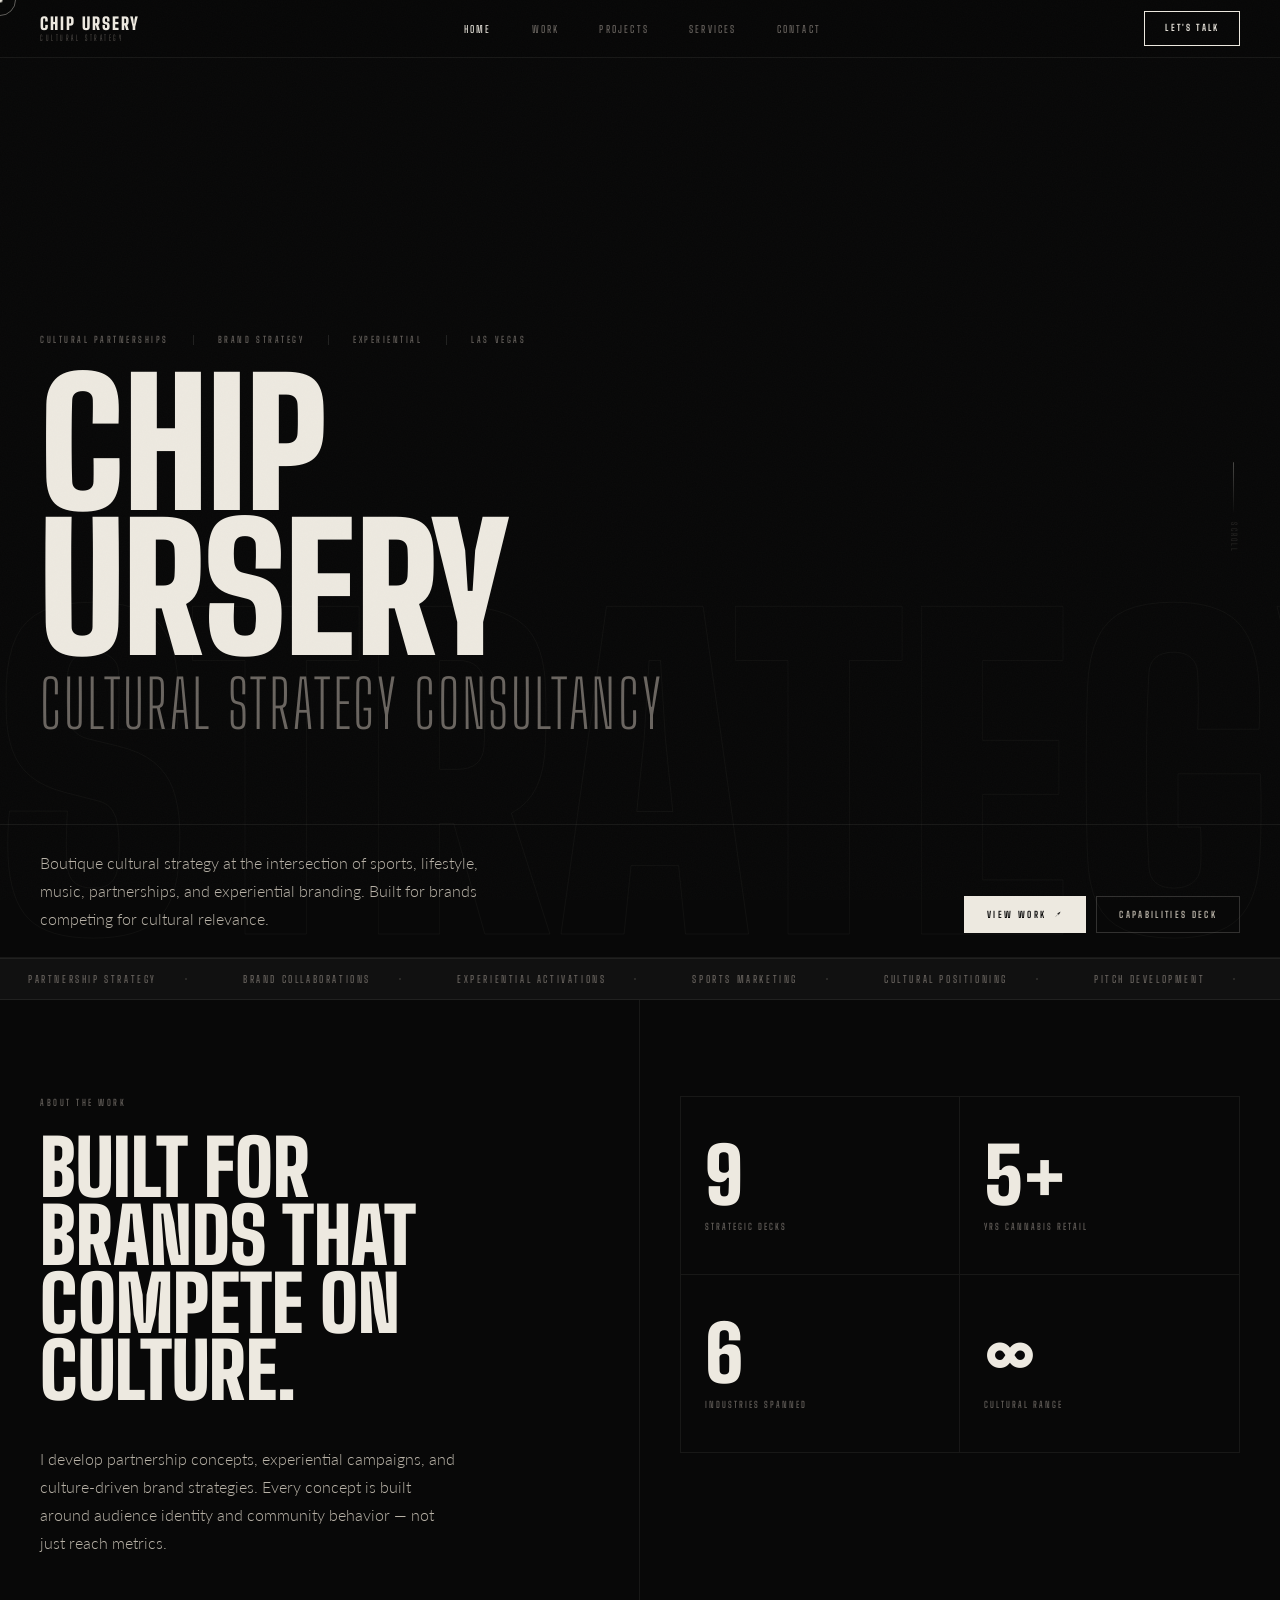
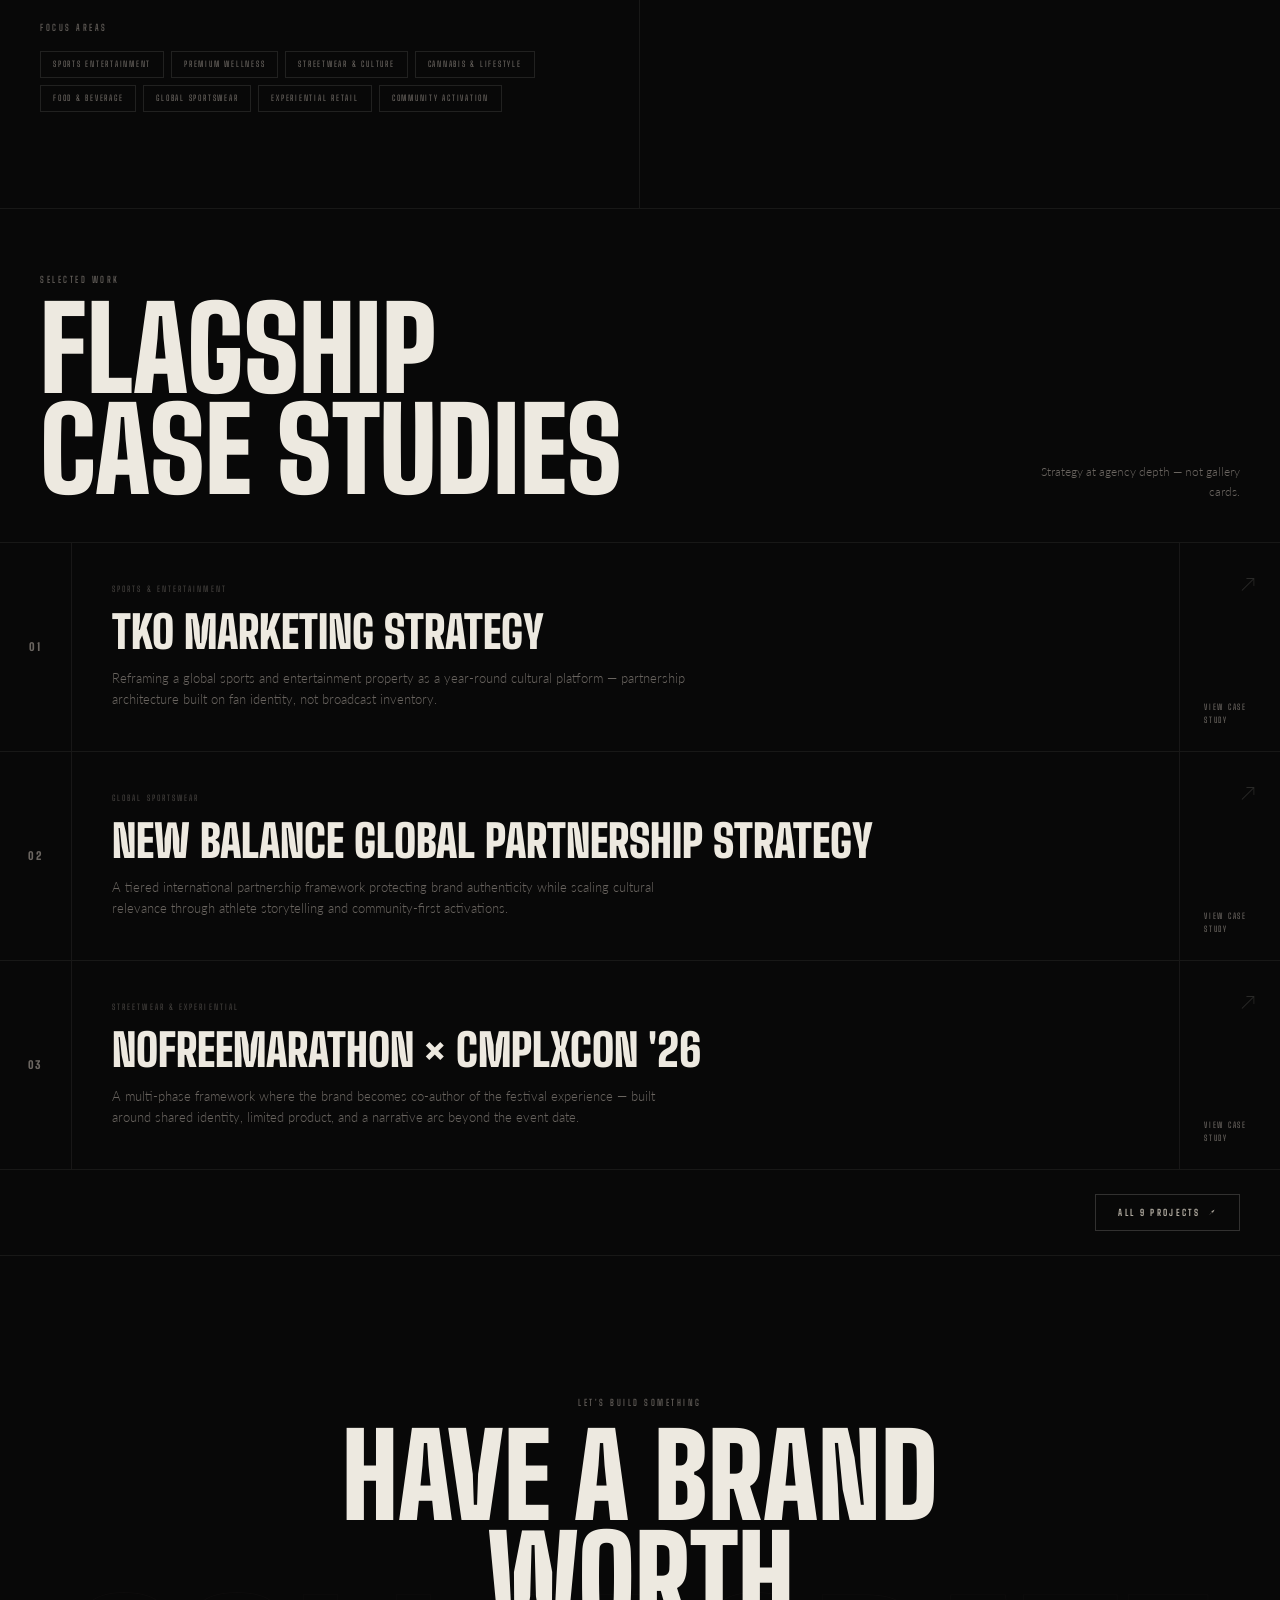
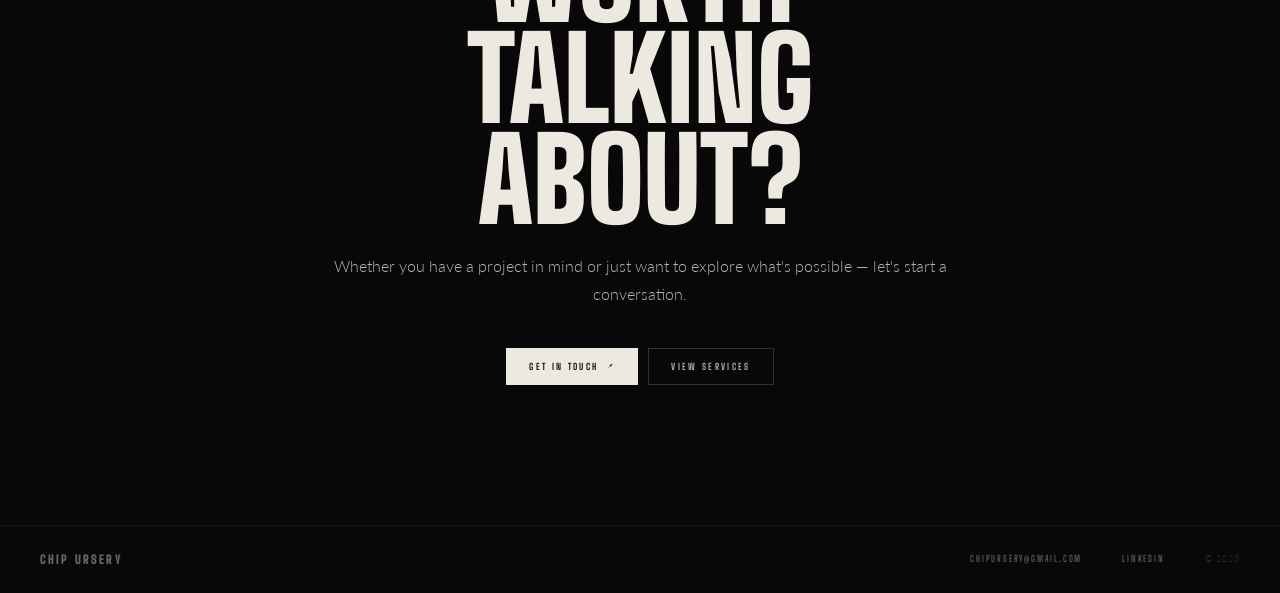
==== commit dcfa729e: "Update portfolio website with latest layout styles, content, and Las Vegas location" ====
--- a/index.html
+++ b/index.html
@@ -1,15 +1,13 @@
 <!DOCTYPE html>
 <html lang="en">
 <head>
-  <meta charset="UTF-8" />
-  <meta name="viewport" content="width=device-width, initial-scale=1.0" />
+  <meta charset="UTF-8"/>
+  <meta name="viewport" content="width=device-width, initial-scale=1.0"/>
   <title>Chip Ursery — Cultural Partnerships & Brand Strategy</title>
-  <meta name="description" content="Cultural strategy consultancy at the intersection of sports, lifestyle, music, partnerships, and experiential branding." />
-  <link rel="stylesheet" href="style.css" />
+  <meta name="description" content="Boutique cultural strategy at the intersection of sports, lifestyle, music, partnerships, and experiential branding."/>
+  <link rel="stylesheet" href="style.css"/>
   <style>
-    /* ════════════════════════════════
-       HERO (HIGH FASHION CAMPAIGN STYLE)
-    ════════════════════════════════ */
+    /* ══ HERO ══ */
     .hero {
       min-height: 100svh;
       display: grid;
@@ -17,545 +15,385 @@
       position: relative;
       overflow: hidden;
       border-bottom: 1px solid var(--rule);
-      background: var(--ink);
     }
     .hero-ghost {
       position: absolute;
-      bottom: -0.1em; left: -.02em;
-      font-family: var(--font-display);
-      font-weight: 700;
-      font-size: clamp(200px, 32vw, 550px);
-      line-height: 0.8;
-      letter-spacing: -.03em;
+      bottom: -.06em; left: -.01em;
+      font-family: var(--font-display);
+      font-weight: 900;
+      font-size: clamp(240px, 32vw, 560px);
+      line-height: 1;
       text-transform: uppercase;
       color: transparent;
-      -webkit-text-stroke: 1px rgba(245, 245, 243, 0.022);
+      -webkit-text-stroke: 1px rgba(237,233,224,0.035);
       pointer-events: none;
       user-select: none;
       white-space: nowrap;
-      z-index: 1;
+      z-index: 0;
     }
     .hero-body {
       display: flex;
       flex-direction: column;
       justify-content: flex-end;
-      padding: var(--s6) var(--s4) var(--s4);
+      padding: var(--sp8) var(--sp4) var(--sp5);
       position: relative;
       z-index: 2;
     }
-    .hero-meta {
+    .hero-eyeline {
       display: flex;
       align-items: center;
-      gap: var(--s3);
-      margin-bottom: var(--s3);
+      gap: var(--sp3);
+      margin-bottom: var(--sp3);
       flex-wrap: wrap;
     }
-    .hero-meta-item {
-      font-family: var(--font-display-wide);
-      font-size: 8px;
-      font-weight: 700;
-      letter-spacing: 0.22em;
-      text-transform: uppercase;
-      color: var(--paper-mute);
-    }
-    .hero-meta-sep {
-      width: 1px; height: 10px;
-      background: var(--rule-strong);
-      flex-shrink: 0;
-    }
-    .hero-headline {
-      font-family: var(--font-display);
-      font-weight: 700;
-      font-size: clamp(76px, 12vw, 180px);
-      line-height: .82;
-      letter-spacing: -0.01em;
-      text-transform: uppercase;
-      color: var(--paper);
-    }
-    .hero-headline em {
-      font-style: italic;
-      font-family: var(--font-serif);
+    .hero-eyeline-item {
+      font-family: var(--font-text);
+      font-weight: 500;
+      font-size: 9px;
+      letter-spacing: 0.28em;
+      text-transform: uppercase;
+      color: var(--chalk-3);
+    }
+    .hero-sep { width: 1px; height: 10px; background: var(--rule-mid); flex-shrink: 0; }
+
+    .hero-name {
+      font-family: var(--font-display);
+      font-weight: 900;
+      font-size: clamp(80px, 13.5vw, 200px);
+      line-height: .84;
+      letter-spacing: -0.005em;
+      text-transform: uppercase;
+      color: var(--chalk);
+      margin-bottom: var(--sp2);
+    }
+    .hero-name .sub {
+      display: block;
       font-weight: 300;
-      font-size: .52em;
-      color: var(--paper-dim);
-      display: block;
-      line-height: 1;
-      text-transform: none;
-      margin-top: 10px;
-    }
-    .hero-bottom {
+      font-size: .38em;
+      letter-spacing: 0.04em;
+      color: var(--chalk-3);
+      line-height: 1.2;
+      margin-top: 4px;
+    }
+
+    .hero-foot {
       display: grid;
       grid-template-columns: 1fr auto;
       align-items: end;
-      gap: var(--s4);
-      padding: var(--s4) var(--s4) var(--s4);
+      gap: var(--sp4);
+      padding: var(--sp3) var(--sp4);
       border-top: 1px solid var(--rule);
       position: relative;
       z-index: 2;
     }
-    .hero-statement {
-      max-width: 560px;
-      font-size: 16px;
+    .hero-statement { max-width: 480px; }
+    .hero-ctas { display: flex; gap: 10px; flex-wrap: wrap; justify-content: flex-end; }
+
+    /* scroll line */
+    .scroll-line-wrap {
+      position: absolute;
+      right: var(--sp4); top: 50%;
+      transform: translateY(-50%);
+      display: flex; flex-direction: column; align-items: center; gap: 8px;
+      opacity: .28; z-index: 3;
+    }
+    .scroll-line-wrap .label-sm { writing-mode: vertical-rl; }
+    .s-line {
+      width: 1px; height: 52px;
+      background: linear-gradient(to bottom, var(--chalk), transparent);
+      transform-origin: top;
+      animation: sline 2.8s ease-in-out infinite;
+    }
+    @keyframes sline {
+      0%   { transform: scaleY(0); opacity: 0; }
+      25%  { opacity: 1; }
+      100% { transform: scaleY(1); opacity: 0; }
+    }
+
+    /* ══ AUTHORITY ══ */
+    .authority { border-bottom: 1px solid var(--rule); }
+    .auth-grid {
+      display: grid;
+      grid-template-columns: 1fr 1fr;
+      max-width: var(--max-w);
+      margin: 0 auto;
+    }
+    .auth-left {
+      padding: var(--sp6) var(--sp4);
+      border-right: 1px solid var(--rule);
+    }
+    .auth-headline {
+      font-family: var(--font-display);
+      font-weight: 900;
+      font-size: clamp(40px, 6vw, 88px);
+      line-height: .88;
+      text-transform: uppercase;
+      color: var(--chalk);
+      margin: var(--sp3) 0 var(--sp4);
+    }
+    .auth-right {
+      padding: var(--sp6) var(--sp4);
+    }
+    .stats-grid {
+      display: grid;
+      grid-template-columns: 1fr 1fr;
+      border: 1px solid var(--rule);
+    }
+    .stat {
+      padding: var(--sp4) var(--sp3);
+      border-right: 1px solid var(--rule);
+      border-bottom: 1px solid var(--rule);
+    }
+    .stat:nth-child(2n) { border-right: none; }
+    .stat:nth-child(3), .stat:nth-child(4) { border-bottom: none; }
+    .stat-n {
+      font-family: var(--font-display);
+      font-weight: 900;
+      font-size: clamp(48px, 6vw, 80px);
+      line-height: 1;
+      color: var(--chalk);
+    }
+    .stat-l {
+      font-family: var(--font-text);
+      font-weight: 500;
+      font-size: 9px;
+      letter-spacing: 0.22em;
+      text-transform: uppercase;
+      color: var(--chalk-3);
+      margin-top: 6px;
+    }
+    .tags-area { margin-top: var(--sp5); }
+    .tag-list { display: flex; flex-wrap: wrap; gap: 7px; margin-top: var(--sp2); }
+    .tag {
+      font-family: var(--font-text);
+      font-weight: 500;
+      font-size: 8px;
+      letter-spacing: 0.22em;
+      text-transform: uppercase;
+      padding: 6px 12px;
+      border: 1px solid var(--rule-mid);
+      color: var(--chalk-3);
+      transition: border-color .2s, color .2s;
+    }
+    .tag:hover { border-color: var(--chalk-3); color: var(--chalk); }
+
+    /* ══ PROJECTS TEASER ══ */
+    .projects-section { border-bottom: 1px solid var(--rule); }
+    .proj-header {
+      display: grid;
+      grid-template-columns: 1fr auto;
+      align-items: end;
+      padding: var(--sp5) var(--sp4) var(--sp4);
+      border-bottom: 1px solid var(--rule);
+      max-width: var(--max-w);
+      margin: 0 auto;
+    }
+    .proj-row {
+      display: grid;
+      grid-template-columns: 72px 1fr 100px;
+      align-items: stretch;
+      border-bottom: 1px solid var(--rule);
+      transition: background .2s;
+      max-width: var(--max-w);
+      margin: 0 auto;
+      width: 100%;
+    }
+    /* make the entire row a link */
+    a.proj-row { color: inherit; }
+    a.proj-row:hover { background: var(--carbon); }
+    a.proj-row:hover .pr-arrow { opacity: 1; transform: translate(3px,-3px); }
+    a.proj-row:hover .pr-cta { color: var(--chalk); }
+
+    .pr-num {
+      border-right: 1px solid var(--rule);
+      display: flex;
+      align-items: center;
+      justify-content: center;
+      font-family: var(--font-display);
+      font-weight: 900;
+      font-size: 11px;
+      letter-spacing: 0.14em;
+      color: var(--chalk-3);
+    }
+    .pr-body {
+      padding: var(--sp4) var(--sp4);
+      border-right: 1px solid var(--rule);
+    }
+    .pr-ind {
+      font-family: var(--font-text);
+      font-weight: 500;
+      font-size: 8px;
+      letter-spacing: 0.26em;
+      text-transform: uppercase;
+      color: var(--chalk-3);
+      margin-bottom: var(--sp2);
+      opacity: .6;
+    }
+    .pr-title {
+      font-family: var(--font-display);
+      font-weight: 900;
+      font-size: clamp(26px, 3.5vw, 50px);
+      line-height: .9;
+      text-transform: uppercase;
+      color: var(--chalk);
+      margin-bottom: var(--sp2);
+    }
+    .pr-desc {
+      font-size: 13px;
       font-weight: 300;
-      line-height: 1.75;
-      color: var(--paper-dim);
-    }
-    .hero-ctas {
-      display: flex;
-      gap: 12px;
-      flex-wrap: wrap;
-      justify-content: flex-end;
-    }
-
-    /* ── scroll indicator ── */
-    .scroll-ind {
-      position: absolute;
-      right: var(--s4); top: 50%;
-      transform: translateY(-50%);
+      line-height: 1.65;
+      color: var(--chalk-3);
+      max-width: 580px;
+    }
+    .pr-right {
       display: flex;
       flex-direction: column;
-      align-items: center;
-      gap: 12px;
-      opacity: .25;
-      z-index: 3;
-    }
-    .scroll-ind span {
-      font-family: var(--font-display-wide);
+      align-items: flex-end;
+      justify-content: space-between;
+      padding: var(--sp3);
+    }
+    .pr-arrow {
+      font-size: 20px;
+      color: var(--chalk);
+      opacity: .15;
+      transition: opacity .2s, transform .25s;
+    }
+    .pr-cta {
+      font-family: var(--font-text);
+      font-weight: 500;
       font-size: 8px;
-      font-weight: 700;
-      letter-spacing: 0.25em;
-      text-transform: uppercase;
-      writing-mode: vertical-rl;
-      color: var(--paper);
-    }
-    .scroll-ind-line {
-      width: 1px; height: 60px;
-      background: var(--paper);
-      transform-origin: top;
-      animation: lineGrow 2.4s ease-in-out infinite;
-    }
-    @keyframes lineGrow {
-      0%   { transform: scaleY(0); opacity: 0; }
-      30%  { opacity: 1; }
-      100% { transform: scaleY(1); opacity: 0; }
-    }
-    .scroll-ind-dot {
-      width: 3px; height: 3px;
-      background: var(--paper);
-    }
-
-    /* ════════════════════════════════
-       MARQUEE
-    ════════════════════════════════ */
-    .marquee-strip {
-      border-top: 1px solid var(--rule);
-      border-bottom: 1px solid var(--rule);
-      overflow: hidden;
-      padding: 18px 0;
-      background: var(--ink-2);
-    }
-    .marquee-inner {
-      display: flex;
-      gap: 0;
-      width: max-content;
-      animation: marquee 28s linear infinite;
-    }
-    @keyframes marquee {
-      from { transform: translateX(0); }
-      to   { transform: translateX(-50%); }
-    }
-    .marquee-item {
-      display: flex;
-      align-items: center;
-      gap: 40px;
-      padding: 0 40px;
-      flex-shrink: 0;
-    }
-    .marquee-item span {
-      font-family: var(--font-display-wide);
-      font-size: 9px;
-      font-weight: 700;
-      letter-spacing: 0.24em;
-      text-transform: uppercase;
-      color: var(--paper-mute);
-      white-space: nowrap;
-    }
-    .marquee-dot {
-      width: 3px; height: 3px;
-      background: var(--paper-mute);
-      opacity: .3;
-      flex-shrink: 0;
-    }
-
-    /* ════════════════════════════════
-       AUTHORITY STRIP
-    ════════════════════════════════ */
-    .authority {
-      padding: var(--s6) 0;
-      border-bottom: 1px solid var(--rule);
-    }
-    .authority-inner {
-      display: grid;
-      grid-template-columns: 1.1fr 0.9fr;
-      gap: var(--s5);
-    }
-    .authority-left {
-      padding: 0 var(--s4) 0 0;
-      border-right: 1px solid var(--rule);
-    }
-    .authority-right {
-      padding: 0 0 0 var(--s4);
-      display: flex;
-      flex-direction: column;
-      justify-content: center;
-    }
-    .authority-headline {
-      font-family: var(--font-display);
-      font-weight: 700;
-      font-size: clamp(40px, 5.5vw, 84px);
-      line-height: .9;
-      text-transform: uppercase;
-      color: var(--paper);
-      margin-top: var(--s3);
-    }
-    .authority-body {
-      margin-top: var(--s3);
-      font-size: 16px;
-      font-weight: 300;
-      line-height: 1.8;
-      color: var(--paper-dim);
-      max-width: 480px;
-    }
-    .authority-stats {
-      display: grid;
-      grid-template-columns: 1fr 1fr;
-      border-top: 1px solid var(--rule);
-    }
-    .stat-block {
-      padding: var(--s4) 0;
-      border-right: 1px solid var(--rule);
-      border-bottom: 1px solid var(--rule);
-    }
-    .stat-block:nth-child(2n) { border-right: none; padding-left: var(--s4); }
-    .stat-block:nth-child(odd) { padding-right: var(--s4); }
-    .stat-block:nth-child(3),
-    .stat-block:nth-child(4) { border-bottom: none; }
-    
-    .stat-num {
-      font-family: var(--font-display);
-      font-size: clamp(48px, 6vw, 80px);
-      font-weight: 700;
-      line-height: 1;
-      color: var(--accent);
-    }
-    .stat-label {
-      font-family: var(--font-display-wide);
-      font-size: 8px;
-      font-weight: 700;
       letter-spacing: 0.22em;
       text-transform: uppercase;
-      color: var(--paper-mute);
-      margin-top: var(--s1);
-    }
-    .tags-block {
-      margin-top: var(--s4);
-      padding-top: var(--s4);
-      border-top: 1px solid var(--rule);
-    }
-    .tags-wrap {
-      display: flex;
-      flex-wrap: wrap;
-      gap: 10px;
-      margin-top: var(--s2);
-    }
-    .tag {
-      font-family: var(--font-display-wide);
-      font-size: 8px;
-      font-weight: 700;
-      letter-spacing: 0.18em;
-      text-transform: uppercase;
-      padding: 8px 16px;
-      border: 1px solid var(--rule-strong);
-      color: var(--paper-mute);
-      transition: all 0.25s ease;
-      border-radius: 0px;
-    }
-    .tag:hover {
-      border-color: var(--paper);
-      color: var(--paper);
-    }
-
-    /* ════════════════════════════════
-       FEATURED PROJECTS — STARK ROW
-    ════════════════════════════════ */
-    .featured {
-      padding: var(--s6) 0 0;
-      border-bottom: 1px solid var(--rule);
-    }
-    .featured-header {
-      display: grid;
-      grid-template-columns: 1fr auto;
-      align-items: end;
-      padding: 0 var(--s4) var(--s5);
-      border-bottom: 1px solid var(--rule);
-    }
-    .featured-header-right {
-      text-align: right;
-    }
-    .feat-project {
-      display: grid;
-      grid-template-columns: 100px 1fr 240px;
-      border-bottom: 1px solid var(--rule);
-      transition: background 0.3s cubic-bezier(0.16, 1, 0.3, 1);
-      background: var(--ink);
-    }
-    .feat-project:hover { 
-      background: var(--ink-2); 
-    }
-    .feat-project:hover .feat-arrow { 
-      opacity: 1; 
-      transform: translate(4px,-4px); 
-      color: var(--paper);
-    }
-    .feat-project:hover .feat-title {
-      transform: translateX(10px);
-    }
-    .feat-left {
-      border-right: 1px solid var(--rule);
-      padding: var(--s4) var(--s3);
-      display: flex;
-      flex-direction: column;
-      justify-content: space-between;
-      align-items: center;
-    }
-    .feat-index {
-      font-family: var(--font-display);
-      font-size: 13px;
-      font-weight: 700;
-      letter-spacing: 0.1em;
-      color: var(--paper-dim);
-    }
-    .feat-industry-vert {
-      font-family: var(--font-display-wide);
-      font-size: 7px;
-      font-weight: 700;
-      letter-spacing: 0.22em;
-      text-transform: uppercase;
-      color: var(--paper-mute);
-      writing-mode: vertical-rl;
-      transform: rotate(180deg);
-      opacity: .4;
-      white-space: nowrap;
-    }
-    .feat-center {
-      padding: var(--s5) var(--s4);
-      border-right: 1px solid var(--rule);
-    }
-    .feat-industry {
-      font-family: var(--font-display-wide);
-      font-size: 8px;
-      font-weight: 700;
-      letter-spacing: 0.24em;
-      text-transform: uppercase;
-      color: var(--paper-mute);
-      margin-bottom: var(--s2);
-      display: none;
-    }
-    .feat-title {
-      font-family: var(--font-display);
-      font-weight: 700;
-      font-size: clamp(32px, 4.5vw, 64px);
-      line-height: .88;
-      text-transform: uppercase;
-      color: var(--paper);
-      margin-bottom: var(--s3);
-      transition: transform 0.3s ease;
-    }
-    .feat-excerpt {
-      font-size: 14px;
-      font-weight: 300;
-      line-height: 1.7;
-      color: var(--paper-dim);
-      max-width: 580px;
-    }
-    .feat-right {
-      padding: var(--s4) var(--s3);
-      display: flex;
-      flex-direction: column;
-      justify-content: space-between;
-      align-items: flex-end;
-    }
-    .feat-arrow {
-      font-size: 24px;
-      color: var(--paper-mute);
-      opacity: .3;
-      transition: all 0.3s cubic-bezier(0.16, 1, 0.3, 1);
-    }
-    .feat-view {
-      font-family: var(--font-display-wide);
-      font-size: 8px;
-      font-weight: 700;
-      letter-spacing: 0.22em;
-      text-transform: uppercase;
-      color: var(--paper-mute);
-      transition: color .25s ease;
-    }
-    .feat-project:hover .feat-view { 
-      color: var(--paper); 
-    }
-
-    .featured-footer {
-      padding: var(--s4);
+      color: var(--chalk-3);
+      transition: color .2s;
+    }
+    .proj-foot {
+      padding: var(--sp3) var(--sp4);
       display: flex;
       justify-content: flex-end;
-    }
-
-    /* ════════════════════════════════
-       CLOSING CTA
-    ════════════════════════════════ */
+      max-width: var(--max-w);
+      margin: 0 auto;
+    }
+
+    /* ══ CLOSING ══ */
     .closing {
-      padding: var(--s7) var(--s4);
+      padding: var(--sp7) var(--sp4);
       text-align: center;
       position: relative;
       overflow: hidden;
-      background: var(--ink);
     }
     .closing-ghost {
-      position: absolute;
-      inset: 0;
-      display: flex;
-      align-items: center;
-      justify-content: center;
-      font-family: var(--font-display);
-      font-weight: 700;
+      position: absolute; inset: 0;
+      display: flex; align-items: center; justify-content: center;
+      font-family: var(--font-display); font-weight: 900;
       font-size: clamp(100px, 18vw, 280px);
       text-transform: uppercase;
       color: transparent;
-      -webkit-text-stroke: 1px rgba(245,245,243,0.018);
-      pointer-events: none;
-      white-space: nowrap;
-      z-index: 1;
-    }
-    .closing-inner {
-      position: relative;
-      z-index: 2;
-      max-width: 800px;
-      margin: 0 auto;
-    }
-
-    /* ════════════ RESPONSIVE ════════════ */
+      -webkit-text-stroke: 1px rgba(237,233,224,0.025);
+      pointer-events: none; white-space: nowrap;
+    }
+    .closing-inner { position: relative; z-index: 2; max-width: 640px; margin: 0 auto; }
+    .closing-inner .label { margin-bottom: var(--sp3); }
+    .closing-btns { display: flex; gap: 10px; justify-content: center; flex-wrap: wrap; margin-top: var(--sp4); }
+
     @media (max-width: 900px) {
-      .authority-inner { grid-template-columns: 1fr; gap: var(--s4); }
-      .authority-left { border-right: none; border-bottom: 1px solid var(--rule); padding-bottom: var(--s4); margin-bottom: var(--s4); padding-right: 0; }
-      .authority-right { padding-left: 0; }
-      .feat-project { grid-template-columns: 1fr; }
-      .feat-left { display: none; }
-      .feat-right { flex-direction: row; padding: var(--s3) var(--s4); border-top: 1px solid var(--rule); align-items: center; }
-      .feat-center { border-right: none; padding: var(--s4) var(--s4); }
-      .feat-industry { display: block; }
+      .auth-grid { grid-template-columns: 1fr; }
+      .auth-left { border-right: none; border-bottom: 1px solid var(--rule); padding-bottom: var(--sp4); }
+      .proj-row { grid-template-columns: 1fr 60px; }
+      .pr-num { display: none; }
+      .pr-body { border-right: none; }
     }
     @media (max-width: 600px) {
-      .hero-bottom { grid-template-columns: 1fr; gap: var(--s3); }
+      .hero-foot { grid-template-columns: 1fr; }
       .hero-ctas { justify-content: flex-start; }
-      .featured-header { grid-template-columns: 1fr; gap: var(--s3); }
+      .proj-header { grid-template-columns: 1fr; gap: var(--sp2); }
+      .scroll-line-wrap { display: none; }
     }
   </style>
 </head>
 <body>
-<div class="cursor"></div>
-
-<!-- ── NAV ── -->
+<div class="cursor-dot"></div>
+<div class="cursor-ring"></div>
+
 <nav>
-  <a class="nav-logo" href="index.html">Chip Ursery<sup>Cultural Strategy</sup></a>
-  <div class="nav-right">
-    <ul class="nav-links">
-      <li><a href="index.html">Home</a></li>
-      <li><a href="work.html">Work</a></li>
-      <li><a href="projects.html">Projects</a></li>
-      <li><a href="services.html">Services</a></li>
-      <li><a href="contact.html">Contact</a></li>
-    </ul>
-    <a href="contact.html" class="nav-cta">Let's Talk</a>
+  <a class="nav-logo" href="index.html">Chip Ursery<small>Cultural Strategy</small></a>
+  <div class="nav-center">
+    <a href="index.html">Home</a>
+    <a href="work.html">Work</a>
+    <a href="projects.html">Projects</a>
+    <a href="services.html">Services</a>
+    <a href="contact.html">Contact</a>
   </div>
+  <a href="contact.html" class="nav-cta">Let's Talk</a>
   <button class="hamburger" aria-label="Menu"><span></span><span></span><span></span></button>
 </nav>
-
-<!-- ── MOBILE MENU ── -->
 <div class="mobile-menu">
-  <button class="mobile-close">Close</button>
+  <button class="mob-close">Close</button>
   <a href="index.html">Home</a>
   <a href="work.html">Work</a>
   <a href="projects.html">Projects</a>
   <a href="services.html">Services</a>
   <a href="contact.html">Contact</a>
-  <div class="mobile-menu-bottom">chipursery@gmail.com</div>
+  <div class="mob-foot">chipursery@gmail.com</div>
 </div>
 
 <div class="page-wrap">
 
-  <!-- ════ HERO ════ -->
+  <!-- HERO -->
   <section class="hero">
     <span class="hero-ghost" aria-hidden="true">Strategy</span>
-    <div class="scroll-ind" aria-hidden="true">
-      <div class="scroll-ind-line"></div>
-      <div class="scroll-ind-dot"></div>
-      <span>Scroll</span>
+    <div class="scroll-line-wrap" aria-hidden="true">
+      <div class="s-line"></div>
+      <span class="label-sm">Scroll</span>
     </div>
     <div class="hero-body">
-      <div class="hero-meta reveal">
-        <span class="hero-meta-item">Cultural Partnerships</span>
-        <span class="hero-meta-sep"></span>
-        <span class="hero-meta-item">Brand Strategy</span>
-        <span class="hero-meta-sep"></span>
-        <span class="hero-meta-item">Experiential</span>
-        <span class="hero-meta-sep"></span>
-        <span class="hero-meta-item">Est. 2017</span>
-      </div>
-      <h1 class="hero-headline reveal up" data-delay="1">
+      <div class="hero-eyeline reveal">
+        <span class="hero-eyeline-item">Cultural Partnerships</span>
+        <span class="hero-sep"></span>
+        <span class="hero-eyeline-item">Brand Strategy</span>
+        <span class="hero-sep"></span>
+        <span class="hero-eyeline-item">Experiential</span>
+        <span class="hero-sep"></span>
+        <span class="hero-eyeline-item">Las Vegas</span>
+      </div>
+      <h1 class="hero-name reveal" data-d="1">
         Chip<br>Ursery
-        <em>Cultural Strategy</em>
+        <span class="sub">Cultural Strategy Consultancy</span>
       </h1>
     </div>
-    <div class="hero-bottom">
-      <p class="hero-statement reveal" data-delay="2">
-        Cultural strategy at the intersection of sports, lifestyle, music, partnerships, and experiential branding. Built for brands competing for cultural relevance.
-      </p>
-      <div class="hero-ctas reveal" data-delay="3">
-        <a href="work.html" class="btn btn-paper btn-arrow">View Work</a>
-        <a href="contact.html" class="btn btn-ghost">Capabilities Deck</a>
+    <div class="hero-foot">
+      <p class="hero-statement body-lg reveal" data-d="2">Boutique cultural strategy at the intersection of sports, lifestyle, music, partnerships, and experiential branding. Built for brands competing for cultural relevance.</p>
+      <div class="hero-ctas reveal" data-d="3">
+        <a href="work.html" class="btn btn-solid">View Work &nbsp;↗</a>
+        <a href="contact.html" class="btn btn-outline">Capabilities Deck</a>
       </div>
     </div>
   </section>
 
-  <!-- ════ MARQUEE ════ -->
-  <div class="marquee-strip" aria-hidden="true">
+  <!-- MARQUEE -->
+  <div class="marquee-track" aria-hidden="true">
     <div class="marquee-inner">
-      <div class="marquee-item"><span>Partnership Strategy</span><span class="marquee-dot"></span></div>
-      <div class="marquee-item"><span>Brand Collaborations</span><span class="marquee-dot"></span></div>
-      <div class="marquee-item"><span>Experiential Activations</span><span class="marquee-dot"></span></div>
-      <div class="marquee-item"><span>Sports Marketing</span><span class="marquee-dot"></span></div>
-      <div class="marquee-item"><span>Cultural Positioning</span><span class="marquee-dot"></span></div>
-      <div class="marquee-item"><span>Pitch Development</span><span class="marquee-dot"></span></div>
-      <div class="marquee-item"><span>Lifestyle Branding</span><span class="marquee-dot"></span></div>
-      <div class="marquee-item"><span>Sponsorship Concepts</span><span class="marquee-dot"></span></div>
+      <div class="marquee-item"><span>Partnership Strategy</span><span class="m-dot"></span></div>
+      <div class="marquee-item"><span>Brand Collaborations</span><span class="m-dot"></span></div>
+      <div class="marquee-item"><span>Experiential Activations</span><span class="m-dot"></span></div>
+      <div class="marquee-item"><span>Sports Marketing</span><span class="m-dot"></span></div>
+      <div class="marquee-item"><span>Cultural Positioning</span><span class="m-dot"></span></div>
+      <div class="marquee-item"><span>Pitch Development</span><span class="m-dot"></span></div>
+      <div class="marquee-item"><span>Lifestyle Branding</span><span class="m-dot"></span></div>
+      <div class="marquee-item"><span>Sponsorship Concepts</span><span class="m-dot"></span></div>
     </div>
   </div>
 
-  <!-- ════ AUTHORITY ════ -->
+  <!-- AUTHORITY -->
   <section class="authority">
-    <div class="authority-inner" style="max-width: var(--max-w); margin: 0 auto; padding: 0 var(--s4);">
-      <div class="authority-left">
-        <div class="eyebrow reveal">About the Work</div>
-        <h2 class="authority-headline reveal up" data-delay="1">
-          Built for<br>brands that<br>compete on<br>culture.
-        </h2>
-        <p class="authority-body reveal" data-delay="2">
-          I develop partnership concepts, experiential campaigns, and culture-driven brand strategies that live at the intersection of sports, streetwear, wellness, and lifestyle. Every concept is built around audience identity and community behavior — not just reach metrics.
-        </p>
-
-        <div class="tags-block reveal" data-delay="3">
-          <div class="eyebrow">Focus Areas</div>
-          <div class="tags-wrap">
+    <div class="auth-grid">
+      <div class="auth-left">
+        <div class="label reveal">About the Work</div>
+        <h2 class="auth-headline reveal" data-d="1">Built for<br>brands that<br>compete on<br>culture.</h2>
+        <p class="body-lg reveal" data-d="2" style="max-width:420px;">I develop partnership concepts, experiential campaigns, and culture-driven brand strategies. Every concept is built around audience identity and community behavior — not just reach metrics.</p>
+        <div class="tags-area reveal" data-d="3">
+          <div class="label" style="margin-bottom:12px;">Focus Areas</div>
+          <div class="tag-list">
             <span class="tag">Sports Entertainment</span>
             <span class="tag">Premium Wellness</span>
             <span class="tag">Streetwear &amp; Culture</span>
@@ -567,124 +405,95 @@
           </div>
         </div>
       </div>
-
-      <div class="authority-right">
-        <div class="authority-stats">
-          <div class="stat-block reveal" data-delay="1">
-            <div class="stat-num">20+</div>
-            <div class="stat-label">Pitch Decks Created</div>
-          </div>
-          <div class="stat-block reveal" data-delay="2">
-            <div class="stat-num">15+</div>
-            <div class="stat-label">Yrs Retail Experience</div>
-          </div>
-          <div class="stat-block reveal" data-delay="3">
-            <div class="stat-num">5+</div>
-            <div class="stat-label">Industries Spanned</div>
-          </div>
-          <div class="stat-block reveal" data-delay="4">
-            <div class="stat-num">∞</div>
-            <div class="stat-label">Cultural Range</div>
-          </div>
+      <div class="auth-right">
+        <div class="stats-grid reveal">
+          <div class="stat"><div class="stat-n">9</div><div class="stat-l">Strategic Decks</div></div>
+          <div class="stat"><div class="stat-n">5+</div><div class="stat-l">Yrs Cannabis Retail</div></div>
+          <div class="stat"><div class="stat-n">6</div><div class="stat-l">Industries Spanned</div></div>
+          <div class="stat"><div class="stat-n">∞</div><div class="stat-l">Cultural Range</div></div>
         </div>
       </div>
     </div>
   </section>
 
-  <!-- ════ FEATURED PROJECTS ════ -->
-  <section class="featured">
-    <div class="container">
-      <div class="featured-header">
-        <div>
-          <div class="eyebrow reveal">Selected Work</div>
-          <h2 class="d2 reveal up" data-delay="1" style="margin-top: 16px;">Flagship<br>Case Studies</h2>
-        </div>
-        <div class="featured-header-right reveal" data-delay="2">
-          <p class="body-sm" style="max-width: 220px; text-align: right;">Strategy at agency depth — not gallery cards.</p>
-        </div>
-      </div>
-    </div>
-
-    <!-- Project rows — full bleed -->
-    <a href="projects.html#tko" class="feat-project reveal">
-      <div class="feat-left">
-        <span class="feat-index">01</span>
-        <span class="feat-industry-vert">Sports &amp; Entertainment</span>
-      </div>
-      <div class="feat-center">
-        <div class="feat-industry">Sports &amp; Entertainment</div>
-        <div class="feat-title">TKO Marketing Strategy</div>
-        <p class="feat-excerpt">Reframing a global sports and entertainment property as a year-round cultural platform — with a partnership architecture built on fan identity, not broadcast inventory.</p>
-      </div>
-      <div class="feat-right">
-        <span class="feat-arrow">↗</span>
-        <span class="feat-view">View Case Study</span>
+  <!-- PROJECTS TEASER -->
+  <section class="projects-section">
+    <div class="proj-header reveal">
+      <div>
+        <div class="label">Selected Work</div>
+        <h2 class="d-xl" style="margin-top:12px;">Flagship<br>Case Studies</h2>
+      </div>
+      <p class="body-sm" style="max-width:200px;text-align:right;">Strategy at agency depth — not gallery cards.</p>
+    </div>
+
+    <a href="projects.html#tko" class="proj-row reveal">
+      <div class="pr-num">01</div>
+      <div class="pr-body">
+        <div class="pr-ind">Sports &amp; Entertainment</div>
+        <div class="pr-title">TKO Marketing Strategy</div>
+        <p class="pr-desc">Reframing a global sports and entertainment property as a year-round cultural platform — partnership architecture built on fan identity, not broadcast inventory.</p>
+      </div>
+      <div class="pr-right">
+        <span class="pr-arrow">↗</span>
+        <span class="pr-cta">View Case Study</span>
       </div>
     </a>
 
-    <a href="projects.html#newbalance" class="feat-project reveal">
-      <div class="feat-left">
-        <span class="feat-index">02</span>
-        <span class="feat-industry-vert">Global Sportswear</span>
-      </div>
-      <div class="feat-center">
-        <div class="feat-industry">Global Sportswear</div>
-        <div class="feat-title">New Balance Global Partnership Strategy</div>
-        <p class="feat-excerpt">A tiered international partnership framework that protects brand authenticity while scaling cultural relevance across global markets through athlete storytelling and community-first activations.</p>
-      </div>
-      <div class="feat-right">
-        <span class="feat-arrow">↗</span>
-        <span class="feat-view">View Case Study</span>
+    <a href="projects.html#newbalance" class="proj-row reveal">
+      <div class="pr-num">02</div>
+      <div class="pr-body">
+        <div class="pr-ind">Global Sportswear</div>
+        <div class="pr-title">New Balance Global Partnership Strategy</div>
+        <p class="pr-desc">A tiered international partnership framework protecting brand authenticity while scaling cultural relevance through athlete storytelling and community-first activations.</p>
+      </div>
+      <div class="pr-right">
+        <span class="pr-arrow">↗</span>
+        <span class="pr-cta">View Case Study</span>
       </div>
     </a>
 
-    <a href="projects.html#nofree" class="feat-project reveal">
-      <div class="feat-left">
-        <span class="feat-index">03</span>
-        <span class="feat-industry-vert">Streetwear &amp; Experiential</span>
-      </div>
-      <div class="feat-center">
-        <div class="feat-industry">Streetwear &amp; Experiential</div>
-        <div class="feat-title">NoFreeMarathon × CMPLXCon '26</div>
-        <p class="feat-excerpt">A multi-phase partnership framework where the brand becomes co-author of the festival experience — not a sponsor. Built around shared identity, limited product, and a narrative arc that lives beyond the event.</p>
-      </div>
-      <div class="feat-right">
-        <span class="feat-arrow">↗</span>
-        <span class="feat-view">View Case Study</span>
+    <a href="projects.html#nofree" class="proj-row reveal">
+      <div class="pr-num">03</div>
+      <div class="pr-body">
+        <div class="pr-ind">Streetwear &amp; Experiential</div>
+        <div class="pr-title">NoFreeMarathon × CMPLXCon '26</div>
+        <p class="pr-desc">A multi-phase framework where the brand becomes co-author of the festival experience — built around shared identity, limited product, and a narrative arc beyond the event date.</p>
+      </div>
+      <div class="pr-right">
+        <span class="pr-arrow">↗</span>
+        <span class="pr-cta">View Case Study</span>
       </div>
     </a>
 
-    <div class="featured-footer">
-      <a href="work.html" class="btn btn-ghost btn-arrow">My Work</a>
+    <div class="proj-foot reveal">
+      <a href="work.html" class="btn btn-outline">All 9 Projects &nbsp;↗</a>
     </div>
   </section>
 
-  <!-- ════ CLOSING CTA ════ -->
+  <!-- CLOSING -->
   <section class="closing">
     <span class="closing-ghost" aria-hidden="true">Collaborate</span>
     <div class="closing-inner">
-      <div class="eyebrow reveal" style="margin-bottom: 20px;">Let's Build Something</div>
-      <h2 class="d2 reveal up" data-delay="1">Have a Brand<br>Worth Talking About?</h2>
-      <p class="body-lg reveal" data-delay="2" style="margin-top: 24px; margin-bottom: 48px;">Whether you have a project in mind or just want to explore what's possible — let's start a conversation.</p>
-      <div class="reveal" data-delay="3" style="display: flex; gap: 12px; justify-content: center; flex-wrap: wrap;">
-        <a href="contact.html" class="btn btn-paper btn-arrow">Get In Touch</a>
-        <a href="services.html" class="btn btn-ghost">View Services</a>
+      <div class="label reveal" style="margin-bottom:16px;">Let's Build Something</div>
+      <h2 class="d-xl reveal" data-d="1">Have a Brand<br>Worth Talking<br>About?</h2>
+      <p class="body-lg reveal" data-d="2" style="margin-top:20px;">Whether you have a project in mind or just want to explore what's possible — let's start a conversation.</p>
+      <div class="closing-btns reveal" data-d="3">
+        <a href="contact.html" class="btn btn-solid">Get In Touch &nbsp;↗</a>
+        <a href="services.html" class="btn btn-outline">View Services</a>
       </div>
     </div>
   </section>
 
 </div>
 
-<!-- FOOTER -->
 <footer>
   <span class="footer-logo">Chip Ursery</span>
-  <div class="footer-right">
+  <div class="footer-r">
     <a href="mailto:chipursery@gmail.com" class="footer-link">chipursery@gmail.com</a>
     <a href="https://www.linkedin.com/in/chipsam/" target="_blank" rel="noopener" class="footer-link">LinkedIn</a>
     <span class="footer-copy">© 2025</span>
   </div>
 </footer>
-
 <script src="nav.js"></script>
 </body>
 </html>
--- a/style.css
+++ b/style.css
@@ -1,202 +1,190 @@
 /* ============================================================
    CHIP URSERY — CULTURAL STRATEGY CONSULTANCY
-   Design system: Premium Dark Editorial · Fashion-Forward · Sharp
-   References: Kith, Wieden+Kennedy, Fear of God, Nike Editorial
+   Typography: Big Shoulders Display + Lato
+   Aesthetic: Dark editorial / luxury sports / Fear of God
    ============================================================ */
 
-@import url('https://fonts.googleapis.com/css2?family=Anton&family=Roboto:wght@300;400;500;700&family=Cormorant+Garamond:ital,wght@0,300;0,400;1,300;1,400&display=swap');
+@import url('https://fonts.googleapis.com/css2?family=Big+Shoulders+Display:wght@300;400;500;600;700;800;900&family=Big+Shoulders+Text:wght@300;400;500;600;700&family=Lato:ital,wght@0,100;0,300;0,400;1,100;1,300&display=swap');
 
 /* ── DESIGN TOKENS ── */
 :root {
-  /* Pure Editorial Palette */
-  --ink:          #0B0B0B; /* Matte Black */
-  --ink-2:        #141414; /* Lighter Matte Black for hover cards */
-  --ink-3:        #1c1c1c; /* Charcoal secondary */
-  --ink-4:        #242424; /* Charcoal tertiary */
-  --paper:        #F5F3EE; /* Off White */
-  --paper-dim:    #A1A1A1; /* Soft Gray (Secondary copy) */
-  --paper-mute:   #7A7A7A; /* Darker Soft Gray for metadata */
-  --accent:       #C6A66B; /* Gold accent */
-  --rule:         rgba(198, 166, 107, 0.12); /* Thin gold divider line */
-  --rule-strong:  rgba(198, 166, 107, 0.25); /* Pronounced gold divider */
-
-  /* Typographic Pairing */
-  --font-display:      'Anton', sans-serif;             /* Bold condensed display font */
-  --font-display-wide: 'Anton', sans-serif;             /* Map to Anton for unified brand display */
-  --font-body:         'Roboto', sans-serif;            /* Stark neutral body */
-  --font-serif:        'Cormorant Garamond', serif;     /* Classic editorial italic accent */
-
-  /* Layout Spacing */
-  --nav-h: 72px;
-  --max-w: 1360px;
-
-  /* Cinematic Spacing Scale */
-  --s1: 8px;
-  --s2: 16px;
-  --s3: 28px;
-  --s4: 48px;
-  --s5: 80px;
-  --s6: 120px;
-  --s7: 180px;
+  /* Palette — strictly 4 values */
+  --void:      #080808;
+  --carbon:    #111111;
+  --smoke:     #1a1a1a;
+  --ash:       #252525;
+  --chalk:     #ede9e0;
+  --chalk-2:   #b8b2a7;
+  --chalk-3:   #6a6560;
+
+  /* Rules */
+  --rule:       rgba(237,233,224,0.07);
+  --rule-mid:   rgba(237,233,224,0.11);
+  --rule-hi:    rgba(237,233,224,0.18);
+
+  /* Type scale */
+  --font-display: 'Big Shoulders Display', sans-serif;
+  --font-text:    'Big Shoulders Text', sans-serif;
+  --font-body:    'Lato', sans-serif;
+
+  /* Layout */
+  --nav-h:  58px;
+  --max-w:  1360px;
+
+  /* Spacing (8pt grid) */
+  --sp1:  8px;
+  --sp2:  16px;
+  --sp3:  24px;
+  --sp4:  40px;
+  --sp5:  64px;
+  --sp6:  96px;
+  --sp7:  140px;
+  --sp8:  200px;
 }
 
 /* ── RESET ── */
-*, *::before, *::after { 
-  box-sizing: border-box; 
-  margin: 0; 
-  padding: 0; 
-}
-html {
-  scroll-behavior: smooth;
-  font-size: 16px;
-  background: var(--ink);
-}
+*, *::before, *::after { box-sizing: border-box; margin: 0; padding: 0; }
+html { scroll-behavior: smooth; font-size: 16px; -webkit-font-smoothing: antialiased; }
 body {
-  background: var(--ink);
-  color: var(--paper);
+  background: var(--void);
+  color: var(--chalk);
   font-family: var(--font-body);
   font-weight: 300;
-  line-height: 1.65;
+  line-height: 1.6;
   overflow-x: hidden;
-  cursor: none; /* Custom cursor */
-  -webkit-font-smoothing: antialiased;
-}
-a { 
-  color: inherit; 
-  text-decoration: none; 
-}
-ul, ol { 
-  list-style: none; 
-}
-img { 
-  display: block; 
-  max-width: 100%; 
-  height: auto;
-}
-button { 
-  cursor: none; 
-  font-family: inherit;
-}
-
-/* ── STYLISH NOISE OVERLAY ── */
+}
+a { color: inherit; text-decoration: none; }
+ul, ol { list-style: none; }
+img { display: block; max-width: 100%; }
+button { font-family: inherit; }
+
+/* ── CURSOR ── */
+*, a, button { cursor: none; }
+@media (pointer: coarse) { *, a, button { cursor: auto; } }
+
+.cursor-dot {
+  position: fixed;
+  width: 5px; height: 5px;
+  background: var(--chalk);
+  border-radius: 50%;
+  pointer-events: none;
+  z-index: 99999;
+  transform: translate(-50%,-50%);
+  transition: transform .1s;
+  mix-blend-mode: difference;
+}
+.cursor-ring {
+  position: fixed;
+  width: 32px; height: 32px;
+  border: 1px solid rgba(237,233,224,0.4);
+  border-radius: 50%;
+  pointer-events: none;
+  z-index: 99998;
+  transform: translate(-50%,-50%);
+  transition: width .25s, height .25s, border-color .25s;
+  mix-blend-mode: difference;
+}
+.cursor-ring.hover {
+  width: 52px; height: 52px;
+  border-color: rgba(237,233,224,0.7);
+}
+@media (pointer: coarse) { .cursor-dot, .cursor-ring { display: none; } }
+
+/* ── GRAIN ── */
 body::after {
   content: '';
   position: fixed;
   inset: 0;
-  background-image: url("data:image/svg+xml,%3Csvg xmlns='http://www.w3.org/2000/svg' width='250' height='250'%3E%3Cfilter id='n'%3E%3CfeTurbulence type='fractalNoise' baseFrequency='0.85' numOctaves='3' stitchTiles='stitch'/%3E%3C/filter%3E%3Crect width='250' height='250' filter='url(%23n)' opacity='1'/%3E%3C/svg%3E");
+  background-image: url("data:image/svg+xml,%3Csvg xmlns='http://www.w3.org/2000/svg' width='400' height='400'%3E%3Cfilter id='g'%3E%3CfeTurbulence type='fractalNoise' baseFrequency='0.8' numOctaves='4' stitchTiles='stitch'/%3E%3C/filter%3E%3Crect width='400' height='400' filter='url(%23g)' opacity='1'/%3E%3C/svg%3E");
   opacity: .022;
   pointer-events: none;
-  z-index: 9998;
-}
-
-/* ── CUSTOM CURSOR ── */
-.cursor {
-  position: fixed;
-  width: 6px; height: 6px;
-  background: var(--accent);
-  border-radius: 50%;
-  pointer-events: none;
-  z-index: 9999;
-  transform: translate(-50%, -50%);
-  transition: width .25s ease, height .25s ease, background .25s ease, border .25s ease;
-}
-.cursor.expanded {
-  width: 28px; height: 28px;
-  background: transparent;
-  border: 1px solid var(--accent);
-}
-@media (pointer: coarse) {
-  .cursor { display: none; }
-  body, button { cursor: auto; }
-}
-
-/* ── NAVIGATION ── */
+  z-index: 9990;
+}
+
+/* ════════════════════════════
+   NAV
+════════════════════════════ */
 nav {
   position: fixed;
   top: 0; left: 0; right: 0;
   height: var(--nav-h);
   z-index: 1000;
+  background: rgba(8,8,8,0.94);
+  backdrop-filter: blur(16px);
+  -webkit-backdrop-filter: blur(16px);
+  border-bottom: 1px solid var(--rule);
   display: flex;
   align-items: center;
   justify-content: space-between;
-  padding: 0 var(--s4);
-  background: rgba(11, 11, 11, 0.94);
-  backdrop-filter: blur(25px);
-  -webkit-backdrop-filter: blur(25px);
-  border-bottom: 1px solid var(--rule);
-  transition: border-color .3s ease;
-}
-nav.scrolled {
-  border-bottom-color: var(--rule-strong);
-}
+  padding: 0 var(--sp4);
+  transition: border-color .4s;
+}
+nav.scrolled { border-bottom-color: var(--rule-mid); }
+
 .nav-logo {
-  font-family: var(--font-display-wide);
+  font-family: var(--font-display);
+  font-weight: 900;
+  font-size: 17px;
+  letter-spacing: 0.12em;
+  text-transform: uppercase;
+  color: var(--chalk);
+  line-height: 1;
+}
+.nav-logo small {
+  display: block;
+  font-weight: 300;
+  font-size: 8px;
+  letter-spacing: 0.32em;
+  color: var(--chalk-3);
+  margin-top: 2px;
+}
+
+.nav-center {
+  display: flex;
+  gap: var(--sp4);
+}
+.nav-center a {
+  font-family: var(--font-text);
+  font-weight: 500;
+  font-size: 10px;
+  letter-spacing: 0.22em;
+  text-transform: uppercase;
+  color: var(--chalk-3);
+  transition: color .2s;
+}
+.nav-center a:hover,
+.nav-center a.active { color: var(--chalk); }
+
+.nav-cta {
+  font-family: var(--font-text);
   font-weight: 700;
-  font-size: 12px;
-  letter-spacing: 0.18em;
-  text-transform: uppercase;
-  color: var(--paper);
-}
-.nav-logo sup {
-  font-size: 7px;
-  font-weight: 400;
-  letter-spacing: 0.08em;
-  color: var(--paper-mute);
-  vertical-align: super;
-  margin-left: 5px;
-}
-.nav-right {
-  display: flex;
-  align-items: center;
-  gap: var(--s5);
-}
-.nav-links {
-  display: flex;
-  gap: var(--s4);
-}
-.nav-links a {
-  font-family: var(--font-display-wide);
-  font-size: 9px;
-  font-weight: 700;
-  letter-spacing: 0.2em;
-  text-transform: uppercase;
-  color: var(--paper-mute);
-  transition: color .25s ease;
-  position: relative;
-}
-.nav-links a:hover,
-.nav-links a.active {
-  color: var(--paper);
-}
-.nav-cta {
-  font-family: var(--font-display-wide);
-  font-size: 9px;
-  font-weight: 700;
-  letter-spacing: 0.2em;
-  text-transform: uppercase;
-  color: var(--ink);
-  background: var(--paper);
-  padding: 10px 22px;
-  border: 1px solid var(--paper);
-  transition: all .25s ease;
+  font-size: 9px;
+  letter-spacing: 0.24em;
+  text-transform: uppercase;
+  padding: 9px 20px;
+  border: 1px solid var(--chalk);
+  color: var(--chalk);
+  background: transparent;
+  transition: background .2s, color .2s;
+  display: inline-block;
 }
 .nav-cta:hover {
-  background: transparent;
-  color: var(--paper);
-}
+  background: var(--chalk);
+  color: var(--void);
+}
+
 .hamburger {
   display: none;
   flex-direction: column;
-  gap: 6px;
+  gap: 5px;
   background: none;
   border: none;
-  padding: 8px;
+  padding: 4px;
 }
 .hamburger span {
   display: block;
-  width: 24px; height: 1px;
-  background: var(--paper);
-  transition: transform .25s ease, opacity .25s ease;
+  width: 22px; height: 1px;
+  background: var(--chalk);
 }
 
 /* ── MOBILE MENU ── */
@@ -204,283 +192,308 @@
   display: none;
   position: fixed;
   inset: 0;
-  background: var(--ink);
-  z-index: 1010;
+  background: var(--void);
+  z-index: 990;
   flex-direction: column;
   align-items: flex-start;
   justify-content: flex-end;
-  padding: var(--s6) var(--s4);
-  gap: var(--s2);
-}
-.mobile-menu.open { 
-  display: flex; 
-}
+  padding: 0 var(--sp4) var(--sp5);
+  gap: 4px;
+  border-top: 1px solid var(--rule);
+}
+.mobile-menu.open { display: flex; }
 .mobile-menu a {
-  font-family: var(--font-display-wide);
+  font-family: var(--font-display);
+  font-weight: 900;
+  font-size: clamp(44px, 10vw, 88px);
+  letter-spacing: 0.02em;
+  text-transform: uppercase;
+  color: var(--chalk);
+  opacity: .2;
+  line-height: 1;
+  transition: opacity .15s;
+}
+.mobile-menu a:hover { opacity: 1; }
+.mob-close {
+  position: absolute;
+  top: 18px; right: var(--sp4);
+  background: none; border: none;
+  font-family: var(--font-text);
+  font-size: 9px;
+  letter-spacing: 0.24em;
+  text-transform: uppercase;
+  color: var(--chalk-3);
+}
+.mob-foot {
+  margin-top: var(--sp3);
+  padding-top: var(--sp3);
+  border-top: 1px solid var(--rule);
+  width: 100%;
+  font-family: var(--font-body);
+  font-size: 12px;
+  letter-spacing: 0.06em;
+  color: var(--chalk-3);
+}
+
+/* ════════════════════════════
+   PAGE WRAPPER
+════════════════════════════ */
+.page-wrap { padding-top: var(--nav-h); }
+
+/* ════════════════════════════
+   TYPOGRAPHY UTILITIES
+════════════════════════════ */
+
+/* Display sizes */
+.d-hero {
+  font-family: var(--font-display);
+  font-weight: 900;
+  font-size: clamp(88px, 14vw, 210px);
+  line-height: .85;
+  letter-spacing: -0.01em;
+  text-transform: uppercase;
+  color: var(--chalk);
+}
+.d-xl {
+  font-family: var(--font-display);
+  font-weight: 900;
+  font-size: clamp(56px, 9vw, 140px);
+  line-height: .88;
+  letter-spacing: 0;
+  text-transform: uppercase;
+  color: var(--chalk);
+}
+.d-lg {
+  font-family: var(--font-display);
+  font-weight: 800;
+  font-size: clamp(36px, 5.5vw, 80px);
+  line-height: .92;
+  text-transform: uppercase;
+  color: var(--chalk);
+}
+.d-md {
+  font-family: var(--font-display);
   font-weight: 700;
-  font-size: clamp(28px, 6vw, 56px);
-  letter-spacing: 0.05em;
-  text-transform: uppercase;
-  color: var(--paper);
-  opacity: .25;
-  transition: opacity .25s ease, transform .25s ease;
-  line-height: 1.1;
-}
-.mobile-menu a:hover { 
-  opacity: 1; 
-  transform: translateX(10px);
-}
-.mobile-close {
-  position: absolute;
-  top: 24px; right: var(--s4);
-  background: none; border: none;
-  font-family: var(--font-display-wide);
-  font-size: 10px;
-  letter-spacing: 0.2em;
-  text-transform: uppercase;
-  color: var(--paper-mute);
-}
-.mobile-menu-bottom {
-  margin-top: var(--s5);
-  padding-top: var(--s3);
-  border-top: 1px solid var(--rule);
-  font-family: var(--font-display-wide);
-  font-size: 9px;
-  letter-spacing: 0.2em;
-  text-transform: uppercase;
-  color: var(--paper-mute);
-  width: 100%;
-}
-
-/* ── PAGE WRAPPER ── */
-.page-wrap {
-  padding-top: var(--nav-h);
-}
-
-/* ── CONTAINER ── */
+  font-size: clamp(22px, 3vw, 44px);
+  line-height: .95;
+  text-transform: uppercase;
+  color: var(--chalk);
+}
+
+/* Labels */
+.label {
+  font-family: var(--font-text);
+  font-weight: 500;
+  font-size: 9px;
+  letter-spacing: 0.28em;
+  text-transform: uppercase;
+  color: var(--chalk-3);
+}
+.label-sm {
+  font-family: var(--font-text);
+  font-weight: 500;
+  font-size: 8px;
+  letter-spacing: 0.28em;
+  text-transform: uppercase;
+  color: var(--chalk-3);
+}
+
+/* Body */
+.body-lg {
+  font-family: var(--font-body);
+  font-size: 16px;
+  font-weight: 300;
+  line-height: 1.75;
+  color: var(--chalk-2);
+}
+.body-md {
+  font-family: var(--font-body);
+  font-size: 14px;
+  font-weight: 300;
+  line-height: 1.7;
+  color: var(--chalk-3);
+}
+.body-sm {
+  font-family: var(--font-body);
+  font-size: 12px;
+  font-weight: 300;
+  line-height: 1.65;
+  color: var(--chalk-3);
+}
+
+/* Italic serif accent — Big Shoulders has no italic, use Lato italic at light */
+.accent-italic {
+  font-family: var(--font-body);
+  font-style: italic;
+  font-weight: 100;
+  font-size: 1.1em;
+  color: var(--chalk-2);
+  letter-spacing: 0.02em;
+}
+
+/* ════════════════════════════
+   BUTTONS
+════════════════════════════ */
+.btn {
+  display: inline-flex;
+  align-items: center;
+  gap: 10px;
+  font-family: var(--font-text);
+  font-weight: 700;
+  font-size: 9px;
+  letter-spacing: 0.26em;
+  text-transform: uppercase;
+  padding: 13px 22px;
+  border: 1px solid;
+  white-space: nowrap;
+  transition: all .2s;
+  line-height: 1;
+}
+.btn-solid {
+  background: var(--chalk);
+  border-color: var(--chalk);
+  color: var(--void);
+}
+.btn-solid:hover {
+  background: transparent;
+  color: var(--chalk);
+}
+.btn-outline {
+  background: transparent;
+  border-color: var(--rule-hi);
+  color: var(--chalk-2);
+}
+.btn-outline:hover {
+  border-color: var(--chalk-2);
+  color: var(--chalk);
+}
+.btn-ghost {
+  background: transparent;
+  border-color: transparent;
+  color: var(--chalk-3);
+  padding-left: 0; padding-right: 0;
+}
+.btn-ghost:hover { color: var(--chalk); }
+
+/* ════════════════════════════
+   LAYOUT HELPERS
+════════════════════════════ */
 .container {
   max-width: var(--max-w);
   margin: 0 auto;
-  padding: 0 var(--s4);
-}
-
-/* ── EDITORIAL STYLINGS ── */
-.e-rule {
-  width: 100%;
-  height: 1px;
-  background: var(--rule);
-}
-
-.eyebrow {
-  font-family: var(--font-display-wide);
-  font-size: 9px;
-  font-weight: 700;
-  letter-spacing: 0.3em;
-  text-transform: uppercase;
-  color: var(--paper-mute);
-}
-
-/* Stark Condensed Typography (Druk Vibe) */
-.d1 {
-  font-family: var(--font-display);
-  font-weight: 700;
-  font-size: clamp(80px, 13vw, 210px);
-  line-height: 0.85;
-  letter-spacing: -0.01em;
-  text-transform: uppercase;
-  color: var(--paper);
-}
-.d2 {
-  font-family: var(--font-display);
-  font-weight: 700;
-  font-size: clamp(52px, 8vw, 135px);
-  line-height: 0.88;
-  letter-spacing: -0.01em;
-  text-transform: uppercase;
-  color: var(--paper);
-}
-.d3 {
-  font-family: var(--font-display);
-  font-weight: 700;
-  font-size: clamp(32px, 5vw, 76px);
-  line-height: 0.92;
-  letter-spacing: 0.01em;
-  text-transform: uppercase;
-  color: var(--paper);
-}
-.d4 {
-  font-family: var(--font-display);
-  font-weight: 700;
-  font-size: clamp(22px, 3.5vw, 44px);
-  line-height: 0.96;
-  text-transform: uppercase;
-  color: var(--paper);
-}
-.serif-em {
-  font-family: var(--font-serif);
-  font-style: italic;
-  font-weight: 300;
-  color: var(--paper-dim);
-}
-.body-lg {
-  font-size: 18px;
-  font-weight: 300;
-  line-height: 1.75;
-  color: var(--paper-dim);
-}
-.body-sm {
-  font-size: 13px;
-  font-weight: 400;
-  line-height: 1.65;
-  color: var(--paper-mute);
-}
-
-/* ── BUTTONS (Sharp, Stark) ── */
-.btn {
-  display: inline-flex;
-  align-items: center;
-  gap: 12px;
-  font-family: var(--font-display-wide);
-  font-size: 9px;
-  font-weight: 700;
-  letter-spacing: 0.22em;
-  text-transform: uppercase;
-  padding: 16px 28px;
-  border: 1px solid;
-  transition: all 0.3s cubic-bezier(0.16, 1, 0.3, 1);
-  white-space: nowrap;
-  border-radius: 0px; /* Sharp corners */
-}
-.btn-paper {
-  background: var(--paper);
-  border-color: var(--paper);
-  color: var(--ink);
-}
-.btn-paper:hover {
-  background: transparent;
-  color: var(--paper);
-}
-.btn-ghost {
-  background: transparent;
-  border-color: var(--rule-strong);
-  color: var(--paper-dim);
-}
-.btn-ghost:hover {
-  border-color: var(--paper);
-  color: var(--paper);
-}
-.btn-arrow::after {
-  content: '↗';
-  font-size: 12px;
-  font-weight: 400;
-  transition: transform 0.3s ease;
-}
-.btn-arrow:hover::after {
-  transform: translate(2px, -2px);
-}
-
-/* ── INTERACTIVE HOVER ACTIONS ── */
-.hover-reveal-link {
-  position: relative;
-  transition: color 0.3s ease;
-}
-.hover-reveal-link::after {
-  content: '';
-  position: absolute;
-  bottom: -4px; left: 0;
-  width: 100%; height: 1px;
-  background: var(--paper);
-  transform: scaleX(0);
-  transform-origin: right;
-  transition: transform 0.3s ease;
-}
-.hover-reveal-link:hover::after {
-  transform: scaleX(1);
-  transform-origin: left;
-}
-
-/* ── SCROLL REVEAL ANIMATIONS ── */
+  padding: 0 var(--sp4);
+}
+.rule { width: 100%; height: 1px; background: var(--rule); }
+
+/* ════════════════════════════
+   SCROLL REVEAL
+════════════════════════════ */
 .reveal {
   opacity: 0;
   transform: translateY(24px);
-  transition: opacity .9s cubic-bezier(.16,1,.3,1), transform .9s cubic-bezier(.16,1,.3,1);
-}
-.reveal.up { 
-  transform: translateY(38px); 
-}
-.reveal.visible {
-  opacity: 1;
-  transform: none;
-}
-[data-delay="1"] { transition-delay: .08s; }
-[data-delay="2"] { transition-delay: .16s; }
-[data-delay="3"] { transition-delay: .24s; }
-[data-delay="4"] { transition-delay: .32s; }
-[data-delay="5"] { transition-delay: .4s; }
-
-/* ── FOOTER ── */
+  transition: opacity .9s cubic-bezier(.16,1,.3,1),
+              transform .9s cubic-bezier(.16,1,.3,1);
+}
+.reveal.v { opacity: 1; transform: none; }
+[data-d="1"] { transition-delay: .08s; }
+[data-d="2"] { transition-delay: .16s; }
+[data-d="3"] { transition-delay: .24s; }
+[data-d="4"] { transition-delay: .32s; }
+[data-d="5"] { transition-delay: .42s; }
+
+/* ════════════════════════════
+   MARQUEE
+════════════════════════════ */
+.marquee-track {
+  overflow: hidden;
+  border-top: 1px solid var(--rule);
+  border-bottom: 1px solid var(--rule);
+  background: var(--carbon);
+  padding: 12px 0;
+}
+.marquee-inner {
+  display: flex;
+  width: max-content;
+  animation: marq 28s linear infinite;
+}
+@keyframes marq {
+  from { transform: translateX(0); }
+  to   { transform: translateX(-50%); }
+}
+.marquee-item {
+  display: flex;
+  align-items: center;
+  gap: 28px;
+  padding: 0 28px;
+  flex-shrink: 0;
+}
+.marquee-item span {
+  font-family: var(--font-text);
+  font-weight: 500;
+  font-size: 10px;
+  letter-spacing: 0.26em;
+  text-transform: uppercase;
+  color: var(--chalk-3);
+  white-space: nowrap;
+}
+.m-dot {
+  width: 2px; height: 2px;
+  background: var(--chalk-3);
+  border-radius: 50%;
+  opacity: .4;
+}
+
+/* ════════════════════════════
+   FOOTER
+════════════════════════════ */
 footer {
-  background: var(--ink);
+  background: var(--void);
   border-top: 1px solid var(--rule);
-  padding: var(--s4) var(--s4);
+  padding: var(--sp3) var(--sp4);
   display: flex;
   align-items: center;
   justify-content: space-between;
   flex-wrap: wrap;
-  gap: var(--s2);
+  gap: var(--sp2);
 }
 .footer-logo {
-  font-family: var(--font-display-wide);
-  font-size: 10px;
-  font-weight: 700;
-  letter-spacing: 0.22em;
-  text-transform: uppercase;
-  color: var(--paper-mute);
-}
-.footer-right {
+  font-family: var(--font-display);
+  font-weight: 900;
+  font-size: 12px;
+  letter-spacing: 0.18em;
+  text-transform: uppercase;
+  color: var(--chalk-3);
+}
+.footer-r {
   display: flex;
   align-items: center;
-  gap: var(--s4);
+  gap: var(--sp4);
 }
 .footer-link {
-  font-family: var(--font-display-wide);
-  font-size: 9px;
-  font-weight: 700;
+  font-family: var(--font-text);
+  font-size: 9px;
+  font-weight: 500;
   letter-spacing: 0.2em;
   text-transform: uppercase;
-  color: var(--paper-mute);
-  transition: color .25s ease;
-}
-.footer-link:hover { 
-  color: var(--paper); 
-}
+  color: var(--chalk-3);
+  transition: color .2s;
+}
+.footer-link:hover { color: var(--chalk); }
 .footer-copy {
-  font-size: 10px;
+  font-size: 9px;
   letter-spacing: 0.1em;
-  color: var(--paper-mute);
-  opacity: .3;
-}
-
-/* ── RESPONSIVE GRID LAYOUTS ── */
+  color: var(--chalk-3);
+  opacity: .35;
+}
+
+/* ════════════════════════════
+   RESPONSIVE BREAKPOINTS
+════════════════════════════ */
 @media (max-width: 1024px) {
-  :root { 
-    --s4: 32px; 
-    --s5: 64px; 
-    --s6: 90px; 
-    --s7: 130px; 
-  }
+  :root { --sp4: 28px; --sp5: 52px; --sp6: 80px; --sp7: 112px; }
 }
 @media (max-width: 768px) {
-  :root { 
-    --s4: 24px; 
-  }
-  .nav-links, .nav-cta { 
-    display: none; 
-  }
-  .hamburger { 
-    display: flex; 
-  }
-  nav { 
-    padding: 0 var(--s4); 
-  }
-}
+  :root { --sp4: 20px; }
+  .nav-center, .nav-cta { display: none; }
+  .hamburger { display: flex; }
+}
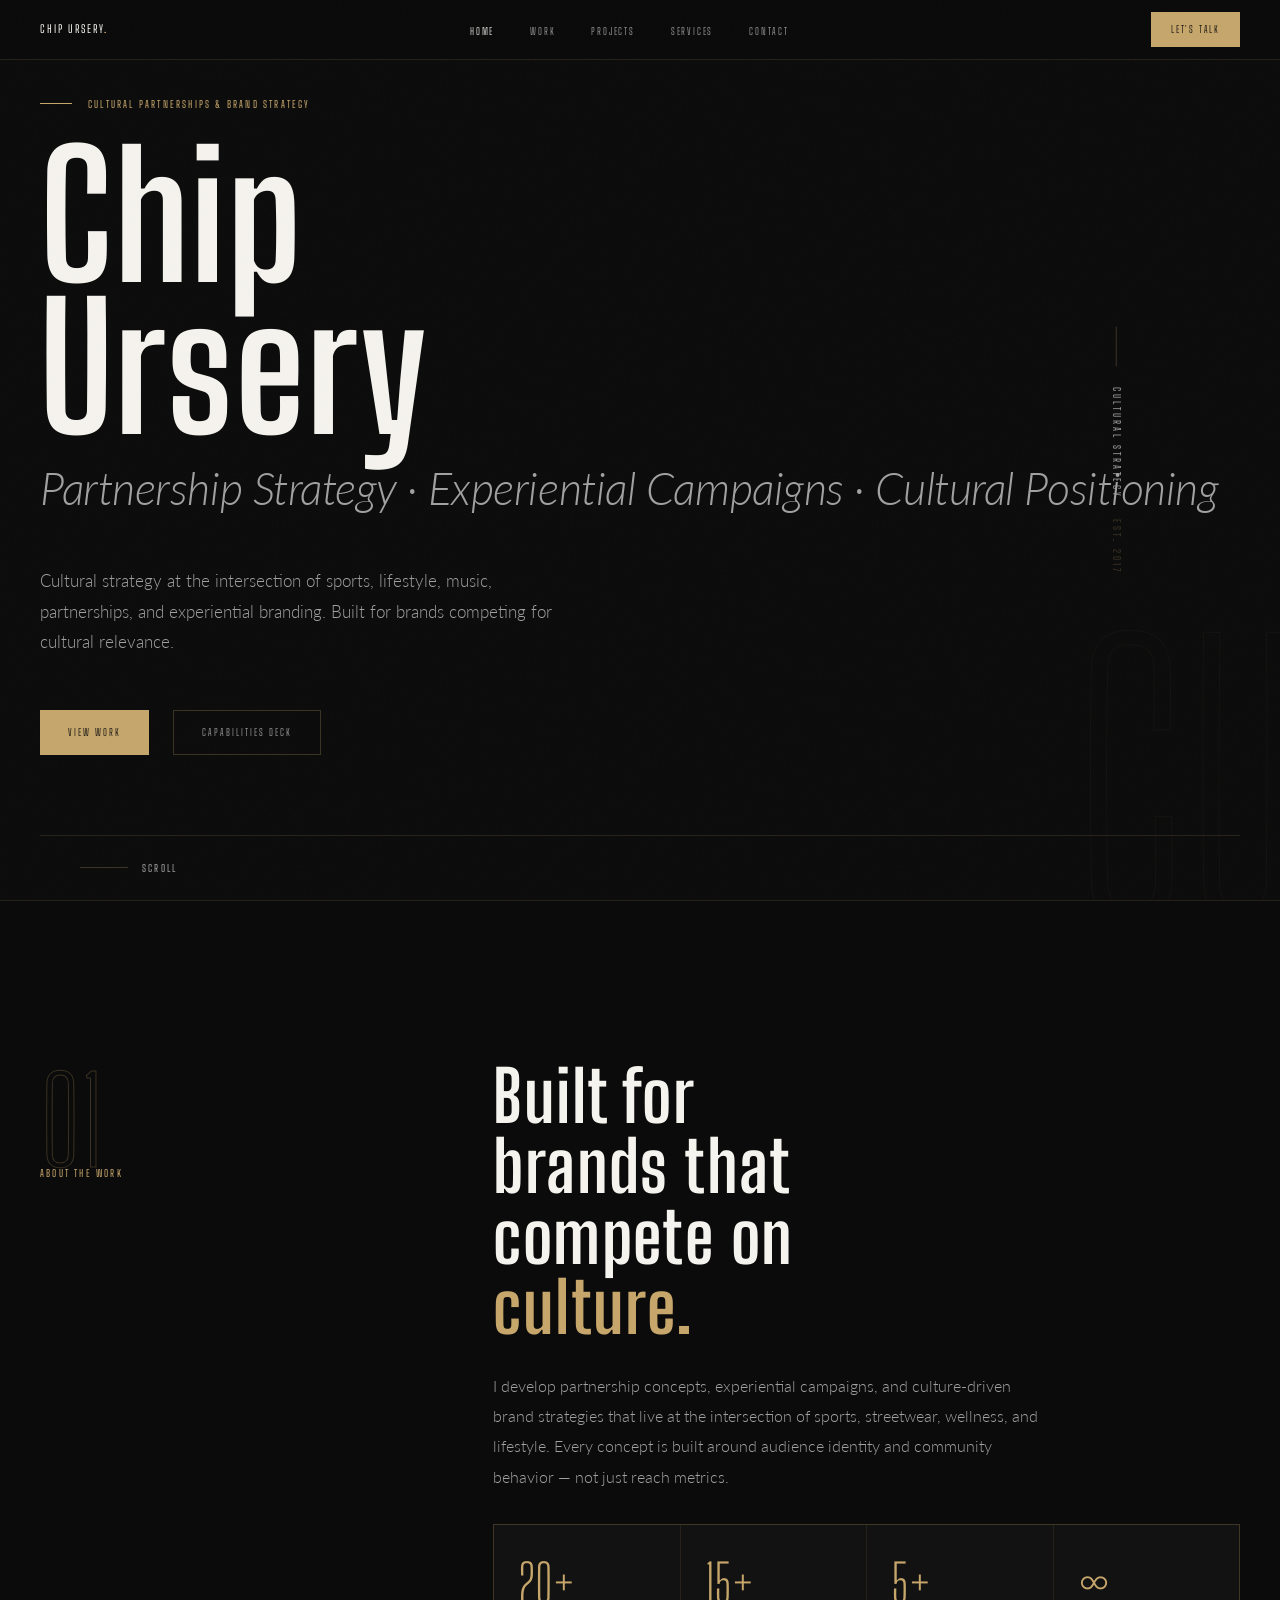
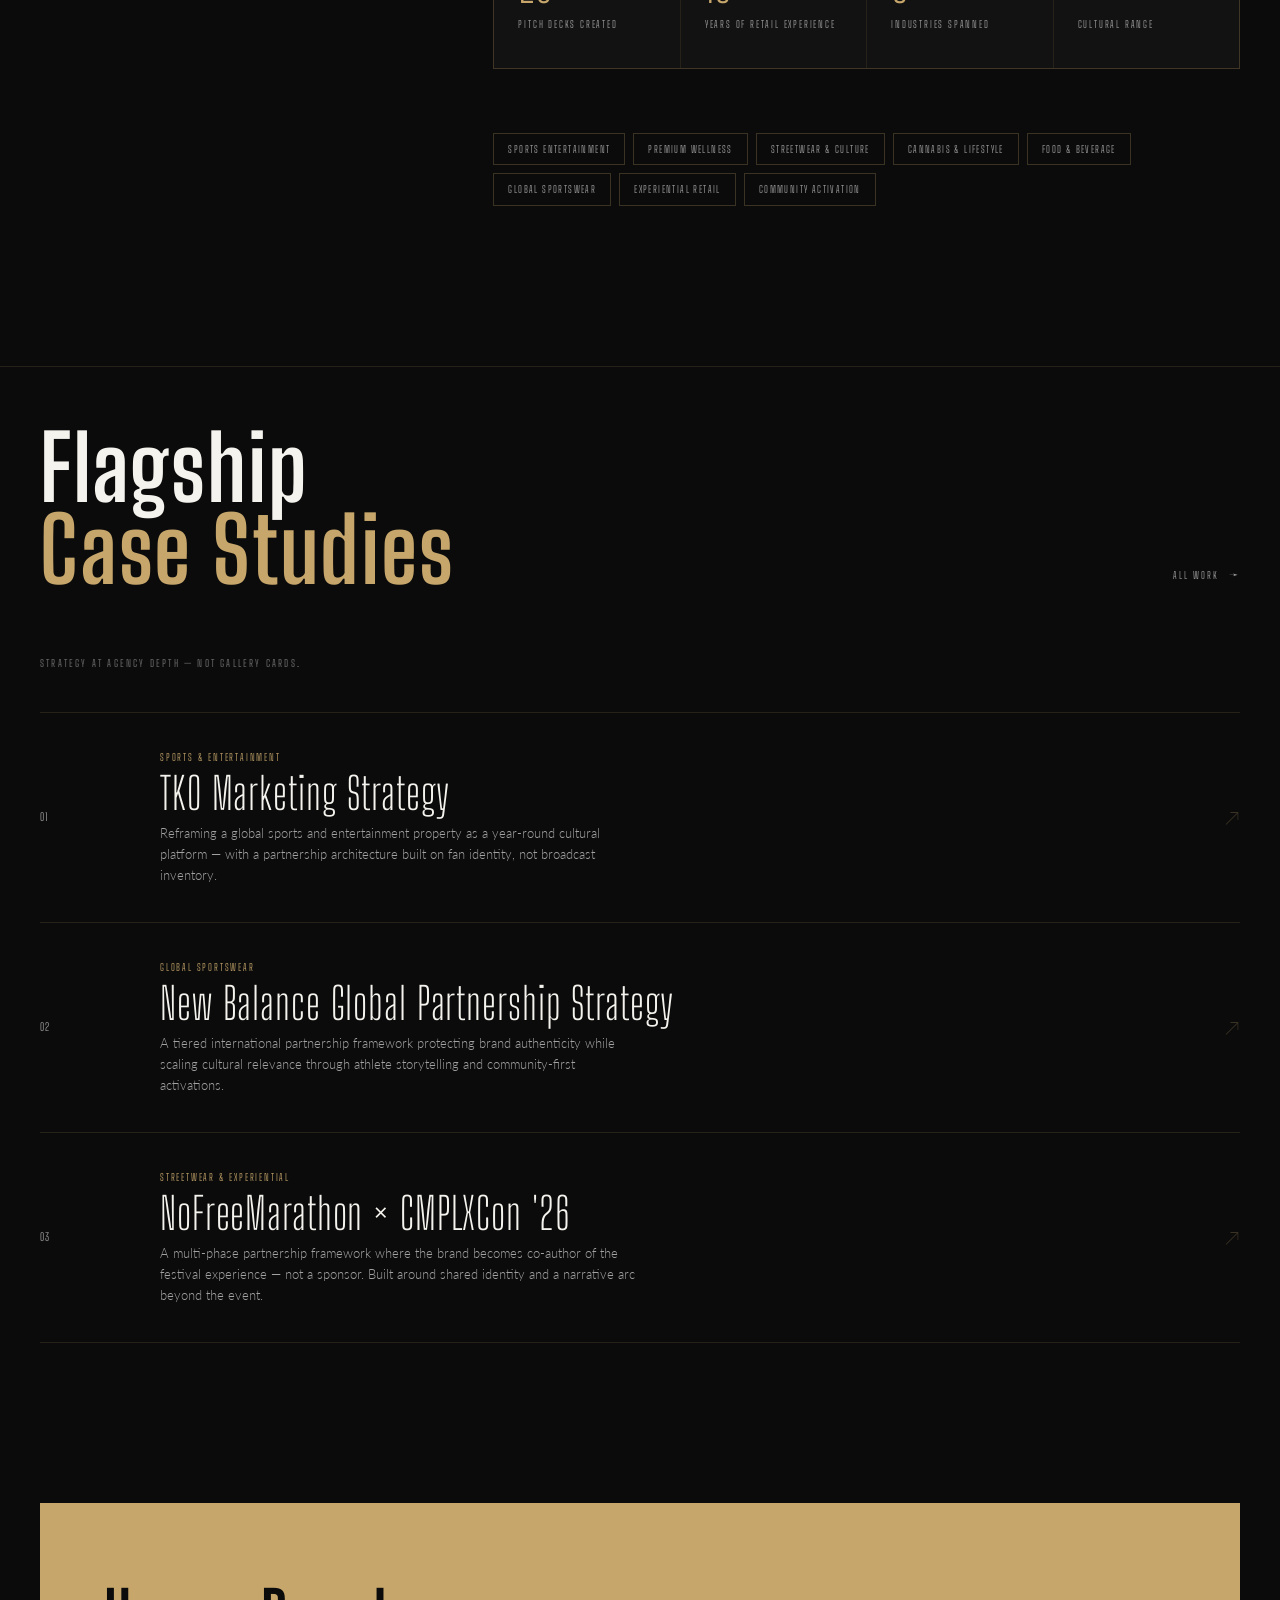
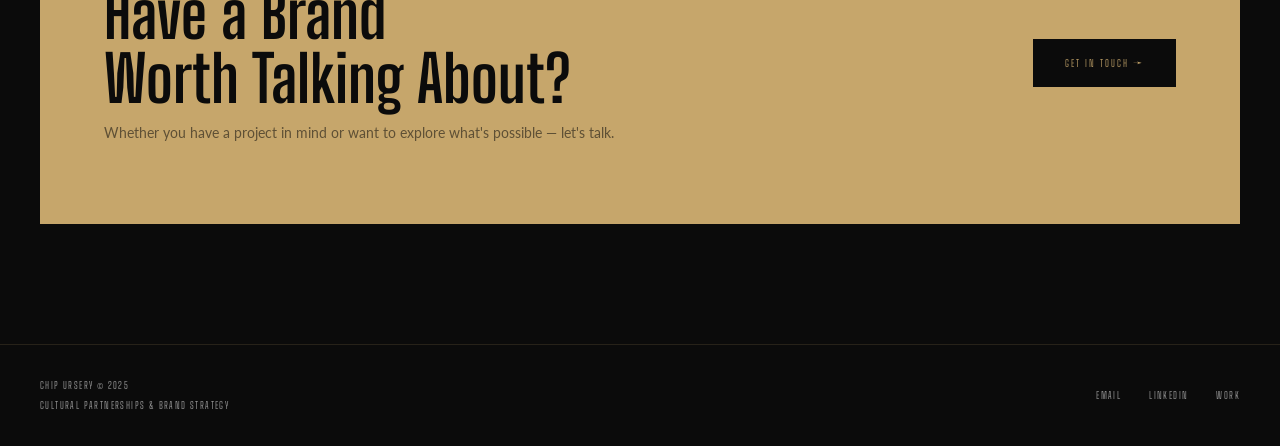
==== commit 1d19548d: "Apply layout customizations: swap service order, change colors (matte black, off white, soft gray, g" ====
--- a/index.html
+++ b/index.html
@@ -1,499 +1,881 @@
 <!DOCTYPE html>
 <html lang="en">
 <head>
-  <meta charset="UTF-8"/>
-  <meta name="viewport" content="width=device-width, initial-scale=1.0"/>
+  <meta charset="UTF-8" />
+  <meta name="viewport" content="width=device-width, initial-scale=1.0" />
+  <meta name="description" content="Cultural strategy consultancy at the intersection of sports, lifestyle, music, partnerships, and experiential branding." />
   <title>Chip Ursery — Cultural Partnerships & Brand Strategy</title>
-  <meta name="description" content="Boutique cultural strategy at the intersection of sports, lifestyle, music, partnerships, and experiential branding."/>
-  <link rel="stylesheet" href="style.css"/>
+  <link rel="preconnect" href="https://fonts.googleapis.com" />
+  <link rel="preconnect" href="https://fonts.gstatic.com" crossorigin />
+  <link href="https://fonts.googleapis.com/css2?family=Big+Shoulders+Display:wght@300;400;500;600;700;800;900&family=Big+Shoulders+Text:wght@300;400;500;600;700&family=Lato:ital,wght@0,100;0,300;0,400;1,100;1,300&display=swap" rel="stylesheet" />
   <style>
-    /* ══ HERO ══ */
+    /* ─────────────────────────────────────────
+       RESET & BASE
+    ───────────────────────────────────────── */
+    *, *::before, *::after { box-sizing: border-box; margin: 0; padding: 0; }
+    :root {
+      --ink: #0B0B0B;
+      --ink-2: #121212;
+      --ink-3: #181818;
+      --rule: rgba(198, 166, 107, 0.15);
+      --rule-2: rgba(198, 166, 107, 0.25);
+      --fog: #A1A1A1;
+      --ash: #A1A1A1;
+      --parchment: #F5F3EE;
+      --white: #F5F3EE;
+      --mark: #C6A66B;
+      --mark-dim: rgba(198, 166, 107, 0.08);
+      --ease:      cubic-bezier(0.16, 1, 0.3, 1);
+    }
+    html { scroll-behavior: smooth; font-size: 16px; }
+    body {
+      background: var(--ink);
+      color: var(--parchment);
+      font-family: 'Lato', sans-serif;
+      font-weight: 300;
+      line-height: 1.65;
+      overflow-x: hidden;
+      -webkit-font-smoothing: antialiased;
+    }
+
+    /* grain overlay */
+    body::after {
+      content: '';
+      position: fixed;
+      inset: 0;
+      pointer-events: none;
+      z-index: 9000;
+      opacity: 0.028;
+      background-image: url("data:image/svg+xml,%3Csvg xmlns='http://www.w3.org/2000/svg' width='300' height='300'%3E%3Cfilter id='g'%3E%3CfeTurbulence type='fractalNoise' baseFrequency='0.75' numOctaves='4' stitchTiles='stitch'/%3E%3C/filter%3E%3Crect width='300' height='300' filter='url(%23g)'/%3E%3C/svg%3E");
+      background-repeat: repeat;
+    }
+
+    /* ─────────────────────────────────────────
+       TYPOGRAPHY UTILS
+    ───────────────────────────────────────── */
+    .label {
+      font-family: 'Big Shoulders Text', sans-serif;
+      font-size: 10px;
+      font-weight: 400;
+      letter-spacing: 0.22em;
+      text-transform: uppercase;
+      color: var(--fog);
+    }
+    .label-accent { color: var(--mark); }
+
+    /* ─────────────────────────────────────────
+       NAV
+    ───────────────────────────────────────── */
+    .nav {
+      position: fixed;
+      top: 0; left: 0; right: 0;
+      z-index: 500;
+      height: 60px;
+      display: flex;
+      align-items: center;
+      justify-content: space-between;
+      padding: 0 40px;
+      background: rgba(10,10,10,0.88);
+      backdrop-filter: blur(20px) saturate(180%);
+      -webkit-backdrop-filter: blur(20px) saturate(180%);
+      border-bottom: 1px solid var(--rule);
+      transition: background 0.4s var(--ease);
+    }
+
+    .nav-logo {
+      font-family: 'Big Shoulders Text', sans-serif;
+      font-size: 11px;
+      font-weight: 400;
+      letter-spacing: 0.18em;
+      text-transform: uppercase;
+      color: var(--white);
+      text-decoration: none;
+    }
+    .nav-logo .dot { color: var(--mark); }
+
+    .nav-links {
+      display: flex;
+      align-items: center;
+      gap: 36px;
+      list-style: none;
+    }
+    .nav-links a {
+      font-family: 'Big Shoulders Text', sans-serif;
+      font-size: 10px;
+      letter-spacing: 0.18em;
+      text-transform: uppercase;
+      color: var(--fog);
+      text-decoration: none;
+      transition: color 0.2s;
+    }
+    .nav-links a:hover,
+    .nav-links a.active { color: var(--white); }
+
+    .nav-contact {
+      font-family: 'Big Shoulders Text', sans-serif;
+      font-size: 10px;
+      letter-spacing: 0.18em;
+      text-transform: uppercase;
+      color: var(--ink);
+      background: var(--mark);
+      padding: 9px 20px;
+      text-decoration: none;
+      transition: opacity 0.2s;
+    }
+    .nav-contact:hover { opacity: 0.85; }
+
+    /* hamburger */
+    .nav-burger {
+      display: none;
+      flex-direction: column;
+      gap: 5px;
+      cursor: pointer;
+      padding: 4px;
+      background: none;
+      border: none;
+    }
+    .nav-burger span {
+      display: block;
+      width: 22px;
+      height: 1px;
+      background: var(--parchment);
+      transition: transform 0.3s var(--ease), opacity 0.3s;
+    }
+    .nav-burger.open span:nth-child(1) { transform: translateY(6px) rotate(45deg); }
+    .nav-burger.open span:nth-child(2) { opacity: 0; }
+    .nav-burger.open span:nth-child(3) { transform: translateY(-6px) rotate(-45deg); }
+
+    .nav-mobile {
+      display: none;
+      position: fixed;
+      inset: 0;
+      top: 60px;
+      background: var(--ink-2);
+      z-index: 490;
+      flex-direction: column;
+      padding: 60px 40px;
+      gap: 0;
+    }
+    .nav-mobile.open { display: flex; }
+    .nav-mobile a {
+      font-family: 'Big Shoulders Display', sans-serif;
+      font-size: 52px;
+      letter-spacing: 0.04em;
+      color: var(--parchment);
+      text-decoration: none;
+      border-bottom: 1px solid var(--rule);
+      padding: 20px 0;
+      transition: color 0.2s;
+    }
+    .nav-mobile a:hover { color: var(--mark); }
+
+    /* ─────────────────────────────────────────
+       HERO
+    ───────────────────────────────────────── */
     .hero {
       min-height: 100svh;
       display: grid;
       grid-template-rows: 1fr auto;
+      padding: 0 40px;
+      padding-top: 60px;
       position: relative;
       overflow: hidden;
-      border-bottom: 1px solid var(--rule);
-    }
-    .hero-ghost {
+    }
+
+    .hero-inner {
+      display: flex;
+      flex-direction: column;
+      justify-content: flex-end;
+      padding-bottom: 80px;
+    }
+
+    /* vertical side label */
+    .hero-side {
       position: absolute;
-      bottom: -.06em; left: -.01em;
-      font-family: var(--font-display);
-      font-weight: 900;
-      font-size: clamp(240px, 32vw, 560px);
+      right: 40px;
+      top: 50%;
+      transform: translateY(-50%) rotate(90deg);
+      transform-origin: center center;
+      display: flex;
+      align-items: center;
+      gap: 20px;
+      white-space: nowrap;
+    }
+    .hero-side .label { letter-spacing: 0.3em; }
+    .hero-side::before {
+      content: '';
+      display: block;
+      width: 40px;
+      height: 1px;
+      background: var(--rule-2);
+    }
+
+    /* big background rule number */
+    .hero-rule-num {
+      position: absolute;
+      right: -20px;
+      bottom: -60px;
+      font-family: 'Big Shoulders Display', sans-serif;
+      font-size: clamp(200px, 28vw, 420px);
+      color: transparent;
+      -webkit-text-stroke: 1px rgba(198, 166, 107, 0.04);
       line-height: 1;
-      text-transform: uppercase;
-      color: transparent;
-      -webkit-text-stroke: 1px rgba(237,233,224,0.035);
       pointer-events: none;
       user-select: none;
-      white-space: nowrap;
-      z-index: 0;
-    }
-    .hero-body {
-      display: flex;
-      flex-direction: column;
-      justify-content: flex-end;
-      padding: var(--sp8) var(--sp4) var(--sp5);
-      position: relative;
-      z-index: 2;
-    }
-    .hero-eyeline {
-      display: flex;
-      align-items: center;
-      gap: var(--sp3);
-      margin-bottom: var(--sp3);
+    }
+
+    .hero-eyebrow {
+      display: flex;
+      align-items: center;
+      gap: 16px;
+      margin-bottom: 28px;
+      opacity: 0;
+      animation: fadeUp 0.8s 0.1s var(--ease) forwards;
+    }
+    .hero-eyebrow::before {
+      content: '';
+      display: block;
+      width: 32px;
+      height: 1px;
+      background: var(--mark);
+    }
+
+    .hero-name {
+      font-family: 'Big Shoulders Display', sans-serif;
+      font-size: clamp(88px, 13.5vw, 200px);
+      line-height: 0.88;
+      letter-spacing: 0.01em;
+      color: var(--white);
+      margin-bottom: 0;
+      opacity: 0;
+      animation: fadeUp 0.9s 0.18s var(--ease) forwards;
+    }
+
+    .hero-name-italic {
+      font-family: 'Lato', sans-serif;
+      font-style: italic;
+      font-weight: 300;
+      font-size: clamp(24px, 3.5vw, 48px);
+      color: var(--ash);
+      letter-spacing: -0.01em;
+      display: block;
+      margin-top: 8px;
+      margin-bottom: 40px;
+      opacity: 0;
+      animation: fadeUp 0.9s 0.26s var(--ease) forwards;
+    }
+
+    .hero-statement {
+      max-width: 520px;
+      font-size: clamp(15px, 1.4vw, 17px);
+      font-weight: 300;
+      color: var(--ash);
+      line-height: 1.8;
+      margin-bottom: 52px;
+      opacity: 0;
+      animation: fadeUp 0.9s 0.34s var(--ease) forwards;
+    }
+
+    .hero-actions {
+      display: flex;
+      align-items: center;
+      gap: 24px;
       flex-wrap: wrap;
-    }
-    .hero-eyeline-item {
-      font-family: var(--font-text);
-      font-weight: 500;
-      font-size: 9px;
-      letter-spacing: 0.28em;
-      text-transform: uppercase;
-      color: var(--chalk-3);
-    }
-    .hero-sep { width: 1px; height: 10px; background: var(--rule-mid); flex-shrink: 0; }
-
-    .hero-name {
-      font-family: var(--font-display);
-      font-weight: 900;
-      font-size: clamp(80px, 13.5vw, 200px);
-      line-height: .84;
-      letter-spacing: -0.005em;
-      text-transform: uppercase;
-      color: var(--chalk);
-      margin-bottom: var(--sp2);
-    }
-    .hero-name .sub {
-      display: block;
-      font-weight: 300;
-      font-size: .38em;
-      letter-spacing: 0.04em;
-      color: var(--chalk-3);
-      line-height: 1.2;
-      margin-top: 4px;
-    }
-
-    .hero-foot {
-      display: grid;
-      grid-template-columns: 1fr auto;
-      align-items: end;
-      gap: var(--sp4);
-      padding: var(--sp3) var(--sp4);
+      opacity: 0;
+      animation: fadeUp 0.9s 0.42s var(--ease) forwards;
+    }
+
+    .btn {
+      font-family: 'Big Shoulders Text', sans-serif;
+      font-size: 10px;
+      letter-spacing: 0.2em;
+      text-transform: uppercase;
+      text-decoration: none;
+      display: inline-flex;
+      align-items: center;
+      gap: 10px;
+      transition: all 0.25s var(--ease);
+    }
+    .btn-filled {
+      background: var(--mark);
+      color: var(--ink);
+      padding: 14px 28px;
+    }
+    .btn-filled:hover { opacity: 0.88; transform: translateY(-1px); }
+
+    .btn-ghost {
+      color: var(--ash);
+      border: 1px solid var(--rule-2);
+      padding: 13px 28px;
+    }
+    .btn-ghost:hover { color: var(--white); border-color: var(--ash); transform: translateY(-1px); }
+
+    /* scroll indicator */
+    .hero-scroll {
+      padding: 24px 40px;
+      display: flex;
+      align-items: center;
+      gap: 14px;
       border-top: 1px solid var(--rule);
-      position: relative;
-      z-index: 2;
-    }
-    .hero-statement { max-width: 480px; }
-    .hero-ctas { display: flex; gap: 10px; flex-wrap: wrap; justify-content: flex-end; }
-
-    /* scroll line */
-    .scroll-line-wrap {
-      position: absolute;
-      right: var(--sp4); top: 50%;
-      transform: translateY(-50%);
-      display: flex; flex-direction: column; align-items: center; gap: 8px;
-      opacity: .28; z-index: 3;
-    }
-    .scroll-line-wrap .label-sm { writing-mode: vertical-rl; }
-    .s-line {
-      width: 1px; height: 52px;
-      background: linear-gradient(to bottom, var(--chalk), transparent);
-      transform-origin: top;
-      animation: sline 2.8s ease-in-out infinite;
-    }
-    @keyframes sline {
-      0%   { transform: scaleY(0); opacity: 0; }
-      25%  { opacity: 1; }
-      100% { transform: scaleY(1); opacity: 0; }
-    }
-
-    /* ══ AUTHORITY ══ */
-    .authority { border-bottom: 1px solid var(--rule); }
-    .auth-grid {
-      display: grid;
-      grid-template-columns: 1fr 1fr;
-      max-width: var(--max-w);
-      margin: 0 auto;
-    }
-    .auth-left {
-      padding: var(--sp6) var(--sp4);
-      border-right: 1px solid var(--rule);
-    }
-    .auth-headline {
-      font-family: var(--font-display);
-      font-weight: 900;
-      font-size: clamp(40px, 6vw, 88px);
-      line-height: .88;
-      text-transform: uppercase;
-      color: var(--chalk);
-      margin: var(--sp3) 0 var(--sp4);
-    }
-    .auth-right {
-      padding: var(--sp6) var(--sp4);
-    }
-    .stats-grid {
-      display: grid;
-      grid-template-columns: 1fr 1fr;
-      border: 1px solid var(--rule);
-    }
-    .stat {
-      padding: var(--sp4) var(--sp3);
-      border-right: 1px solid var(--rule);
-      border-bottom: 1px solid var(--rule);
-    }
-    .stat:nth-child(2n) { border-right: none; }
-    .stat:nth-child(3), .stat:nth-child(4) { border-bottom: none; }
-    .stat-n {
-      font-family: var(--font-display);
-      font-weight: 900;
-      font-size: clamp(48px, 6vw, 80px);
-      line-height: 1;
-      color: var(--chalk);
-    }
-    .stat-l {
-      font-family: var(--font-text);
-      font-weight: 500;
-      font-size: 9px;
-      letter-spacing: 0.22em;
-      text-transform: uppercase;
-      color: var(--chalk-3);
-      margin-top: 6px;
-    }
-    .tags-area { margin-top: var(--sp5); }
-    .tag-list { display: flex; flex-wrap: wrap; gap: 7px; margin-top: var(--sp2); }
-    .tag {
-      font-family: var(--font-text);
-      font-weight: 500;
-      font-size: 8px;
-      letter-spacing: 0.22em;
-      text-transform: uppercase;
-      padding: 6px 12px;
-      border: 1px solid var(--rule-mid);
-      color: var(--chalk-3);
-      transition: border-color .2s, color .2s;
-    }
-    .tag:hover { border-color: var(--chalk-3); color: var(--chalk); }
-
-    /* ══ PROJECTS TEASER ══ */
-    .projects-section { border-bottom: 1px solid var(--rule); }
-    .proj-header {
-      display: grid;
-      grid-template-columns: 1fr auto;
-      align-items: end;
-      padding: var(--sp5) var(--sp4) var(--sp4);
-      border-bottom: 1px solid var(--rule);
-      max-width: var(--max-w);
-      margin: 0 auto;
-    }
-    .proj-row {
-      display: grid;
-      grid-template-columns: 72px 1fr 100px;
-      align-items: stretch;
-      border-bottom: 1px solid var(--rule);
-      transition: background .2s;
-      max-width: var(--max-w);
-      margin: 0 auto;
-      width: 100%;
-    }
-    /* make the entire row a link */
-    a.proj-row { color: inherit; }
-    a.proj-row:hover { background: var(--carbon); }
-    a.proj-row:hover .pr-arrow { opacity: 1; transform: translate(3px,-3px); }
-    a.proj-row:hover .pr-cta { color: var(--chalk); }
-
-    .pr-num {
-      border-right: 1px solid var(--rule);
-      display: flex;
-      align-items: center;
-      justify-content: center;
-      font-family: var(--font-display);
-      font-weight: 900;
-      font-size: 11px;
-      letter-spacing: 0.14em;
-      color: var(--chalk-3);
-    }
-    .pr-body {
-      padding: var(--sp4) var(--sp4);
-      border-right: 1px solid var(--rule);
-    }
-    .pr-ind {
-      font-family: var(--font-text);
-      font-weight: 500;
-      font-size: 8px;
-      letter-spacing: 0.26em;
-      text-transform: uppercase;
-      color: var(--chalk-3);
-      margin-bottom: var(--sp2);
-      opacity: .6;
-    }
-    .pr-title {
-      font-family: var(--font-display);
-      font-weight: 900;
-      font-size: clamp(26px, 3.5vw, 50px);
-      line-height: .9;
-      text-transform: uppercase;
-      color: var(--chalk);
-      margin-bottom: var(--sp2);
-    }
-    .pr-desc {
-      font-size: 13px;
-      font-weight: 300;
-      line-height: 1.65;
-      color: var(--chalk-3);
-      max-width: 580px;
-    }
-    .pr-right {
-      display: flex;
-      flex-direction: column;
-      align-items: flex-end;
-      justify-content: space-between;
-      padding: var(--sp3);
-    }
-    .pr-arrow {
-      font-size: 20px;
-      color: var(--chalk);
-      opacity: .15;
-      transition: opacity .2s, transform .25s;
-    }
-    .pr-cta {
-      font-family: var(--font-text);
-      font-weight: 500;
-      font-size: 8px;
-      letter-spacing: 0.22em;
-      text-transform: uppercase;
-      color: var(--chalk-3);
-      transition: color .2s;
-    }
-    .proj-foot {
-      padding: var(--sp3) var(--sp4);
-      display: flex;
-      justify-content: flex-end;
-      max-width: var(--max-w);
-      margin: 0 auto;
-    }
-
-    /* ══ CLOSING ══ */
-    .closing {
-      padding: var(--sp7) var(--sp4);
-      text-align: center;
+      opacity: 0;
+      animation: fadeIn 1s 1s var(--ease) forwards;
+    }
+    .hero-scroll .label { color: var(--fog); }
+    .scroll-line {
+      width: 48px;
+      height: 1px;
+      background: var(--rule-2);
       position: relative;
       overflow: hidden;
     }
-    .closing-ghost {
-      position: absolute; inset: 0;
-      display: flex; align-items: center; justify-content: center;
-      font-family: var(--font-display); font-weight: 900;
-      font-size: clamp(100px, 18vw, 280px);
-      text-transform: uppercase;
+    .scroll-line::after {
+      content: '';
+      position: absolute;
+      top: 0; left: -100%;
+      width: 100%;
+      height: 100%;
+      background: var(--mark);
+      animation: scrollLine 2s 1.5s var(--ease) infinite;
+    }
+    @keyframes scrollLine {
+      0% { left: -100%; }
+      50%, 100% { left: 100%; }
+    }
+
+    /* ─────────────────────────────────────────
+       ABOUT / STATEMENT
+    ───────────────────────────────────────── */
+    .about {
+      padding: 160px 40px;
+      display: grid;
+      grid-template-columns: 1fr 2fr;
+      gap: 80px;
+      border-top: 1px solid var(--rule);
+      align-items: start;
+    }
+
+    .about-left { position: sticky; top: 100px; }
+    .about-left .section-index {
+      font-family: 'Big Shoulders Display', sans-serif;
+      font-size: 120px;
       color: transparent;
-      -webkit-text-stroke: 1px rgba(237,233,224,0.025);
-      pointer-events: none; white-space: nowrap;
-    }
-    .closing-inner { position: relative; z-index: 2; max-width: 640px; margin: 0 auto; }
-    .closing-inner .label { margin-bottom: var(--sp3); }
-    .closing-btns { display: flex; gap: 10px; justify-content: center; flex-wrap: wrap; margin-top: var(--sp4); }
-
+      -webkit-text-stroke: 1px var(--rule-2);
+      line-height: 1;
+      margin-bottom: -16px;
+    }
+
+    .about-headline {
+      font-family: 'Big Shoulders Display', sans-serif;
+      font-size: clamp(44px, 5.5vw, 76px);
+      line-height: 1;
+      letter-spacing: 0.02em;
+      color: var(--white);
+      margin-bottom: 28px;
+    }
+    .about-headline em {
+      color: var(--mark);
+      font-style: normal;
+    }
+
+    .about-body {
+      font-size: 16px;
+      line-height: 1.9;
+      color: var(--ash);
+      margin-bottom: 32px;
+      max-width: 560px;
+    }
+
+    /* stats row */
+    .stats-row {
+      display: grid;
+      grid-template-columns: repeat(4, 1fr);
+      gap: 1px;
+      background: var(--rule);
+      border: 1px solid var(--rule);
+      margin-bottom: 64px;
+    }
+    .stat-cell {
+      background: var(--ink-2);
+      padding: 32px 24px;
+    }
+    .stat-num {
+      font-family: 'Big Shoulders Display', sans-serif;
+      font-size: 52px;
+      color: var(--mark);
+      line-height: 1;
+      display: block;
+    }
+    .stat-label {
+      font-family: 'Big Shoulders Text', sans-serif;
+      font-size: 10px;
+      letter-spacing: 0.18em;
+      text-transform: uppercase;
+      color: var(--fog);
+      margin-top: 6px;
+    }
+
+    /* tags */
+    .focus-tags {
+      display: flex;
+      flex-wrap: wrap;
+      gap: 8px;
+    }
+    .focus-tag {
+      font-family: 'Big Shoulders Text', sans-serif;
+      font-size: 10px;
+      letter-spacing: 0.14em;
+      text-transform: uppercase;
+      color: var(--fog);
+      border: 1px solid var(--rule-2);
+      padding: 7px 14px;
+      transition: color 0.2s, border-color 0.2s;
+      cursor: default;
+    }
+    .focus-tag:hover { color: var(--parchment); border-color: var(--fog); }
+
+    /* ─────────────────────────────────────────
+       SELECTED WORK PREVIEW
+    ───────────────────────────────────────── */
+    .work-preview {
+      padding: 0 40px 160px;
+      border-top: 1px solid var(--rule);
+    }
+
+    .section-header {
+      display: flex;
+      align-items: baseline;
+      justify-content: space-between;
+      padding: 60px 0 64px;
+      gap: 24px;
+      flex-wrap: wrap;
+    }
+
+    .section-title {
+      font-family: 'Big Shoulders Display', sans-serif;
+      font-size: clamp(52px, 7vw, 96px);
+      line-height: 0.92;
+      color: var(--white);
+      letter-spacing: 0.02em;
+    }
+    .section-title em { color: var(--mark); font-style: normal; }
+
+    .section-link {
+      font-family: 'Big Shoulders Text', sans-serif;
+      font-size: 10px;
+      letter-spacing: 0.2em;
+      text-transform: uppercase;
+      color: var(--fog);
+      text-decoration: none;
+      display: flex;
+      align-items: center;
+      gap: 10px;
+      transition: color 0.2s;
+      white-space: nowrap;
+      align-self: flex-end;
+      padding-bottom: 8px;
+    }
+    .section-link::after { content: '→'; transition: transform 0.2s; }
+    .section-link:hover { color: var(--white); }
+    .section-link:hover::after { transform: translateX(4px); }
+
+    .project-list { display: flex; flex-direction: column; }
+
+    .project-row {
+      display: grid;
+      grid-template-columns: 80px 1fr auto;
+      align-items: center;
+      gap: 40px;
+      padding: 36px 0;
+      border-bottom: 1px solid var(--rule);
+      text-decoration: none;
+      color: inherit;
+      transition: background 0.25s;
+      position: relative;
+    }
+    .project-row::before {
+      content: '';
+      position: absolute;
+      left: -40px; right: -40px;
+      top: 0; bottom: 0;
+      background: var(--ink-3);
+      opacity: 0;
+      transition: opacity 0.25s var(--ease);
+    }
+    .project-row:hover::before { opacity: 1; }
+    .project-row:first-child { border-top: 1px solid var(--rule); }
+
+    .project-row > * { position: relative; z-index: 1; }
+
+    .project-row-num {
+      font-family: 'Big Shoulders Text', sans-serif;
+      font-size: 11px;
+      letter-spacing: 0.1em;
+      color: var(--fog);
+    }
+
+    .project-row-info {}
+
+    .project-row-cat {
+      font-family: 'Big Shoulders Text', sans-serif;
+      font-size: 10px;
+      letter-spacing: 0.18em;
+      text-transform: uppercase;
+      color: var(--mark);
+      margin-bottom: 6px;
+    }
+
+    .project-row-title {
+      font-family: 'Big Shoulders Display', sans-serif;
+      font-size: clamp(28px, 3.5vw, 44px);
+      letter-spacing: 0.02em;
+      color: var(--white);
+      line-height: 1;
+      margin-bottom: 8px;
+      transition: color 0.2s;
+    }
+    .project-row:hover .project-row-title { color: var(--mark); }
+
+    .project-row-desc {
+      font-size: 13px;
+      color: var(--fog);
+      line-height: 1.6;
+      max-width: 480px;
+    }
+
+    .project-row-arrow {
+      font-size: 20px;
+      color: var(--rule-2);
+      transition: color 0.2s, transform 0.25s var(--ease);
+    }
+    .project-row:hover .project-row-arrow { color: var(--mark); transform: translate(4px, -4px); }
+
+    /* ─────────────────────────────────────────
+       CTA BAND
+    ───────────────────────────────────────── */
+    .cta-band {
+      margin: 0 40px;
+      background: var(--mark);
+      padding: 80px 64px;
+      display: flex;
+      align-items: center;
+      justify-content: space-between;
+      gap: 40px;
+      flex-wrap: wrap;
+    }
+    .cta-band-copy h2 {
+      font-family: 'Big Shoulders Display', sans-serif;
+      font-size: clamp(36px, 5vw, 64px);
+      color: var(--ink);
+      line-height: 1;
+      margin-bottom: 10px;
+    }
+    .cta-band-copy p {
+      font-size: 14px;
+      color: rgba(10,10,10,0.55);
+      font-weight: 400;
+    }
+    .btn-dark {
+      font-family: 'Big Shoulders Text', sans-serif;
+      font-size: 10px;
+      letter-spacing: 0.2em;
+      text-transform: uppercase;
+      color: var(--mark);
+      background: var(--ink);
+      padding: 16px 32px;
+      text-decoration: none;
+      transition: opacity 0.2s;
+      white-space: nowrap;
+    }
+    .btn-dark:hover { opacity: 0.82; }
+
+    /* ─────────────────────────────────────────
+       FOOTER
+    ───────────────────────────────────────── */
+    .footer {
+      border-top: 1px solid var(--rule);
+      padding: 32px 40px;
+      display: flex;
+      justify-content: space-between;
+      align-items: center;
+      gap: 24px;
+      flex-wrap: wrap;
+      margin-top: 120px;
+    }
+    .footer-left p {
+      font-family: 'Big Shoulders Text', sans-serif;
+      font-size: 10px;
+      letter-spacing: 0.14em;
+      text-transform: uppercase;
+      color: var(--fog);
+    }
+    .footer-right {
+      display: flex;
+      gap: 28px;
+    }
+    .footer-right a {
+      font-family: 'Big Shoulders Text', sans-serif;
+      font-size: 10px;
+      letter-spacing: 0.14em;
+      text-transform: uppercase;
+      color: var(--fog);
+      text-decoration: none;
+      transition: color 0.2s;
+    }
+    .footer-right a:hover { color: var(--white); }
+
+    /* ─────────────────────────────────────────
+       SCROLL REVEAL
+    ───────────────────────────────────────── */
+    .reveal {
+      opacity: 0;
+      transform: translateY(28px);
+      transition: opacity 0.7s var(--ease), transform 0.7s var(--ease);
+    }
+    .reveal.visible {
+      opacity: 1;
+      transform: none;
+    }
+
+    /* ─────────────────────────────────────────
+       ANIMATIONS
+    ───────────────────────────────────────── */
+    @keyframes fadeUp {
+      from { opacity: 0; transform: translateY(20px); }
+      to   { opacity: 1; transform: none; }
+    }
+    @keyframes fadeIn {
+      from { opacity: 0; }
+      to   { opacity: 1; }
+    }
+
+    /* ─────────────────────────────────────────
+       RESPONSIVE
+    ───────────────────────────────────────── */
     @media (max-width: 900px) {
-      .auth-grid { grid-template-columns: 1fr; }
-      .auth-left { border-right: none; border-bottom: 1px solid var(--rule); padding-bottom: var(--sp4); }
-      .proj-row { grid-template-columns: 1fr 60px; }
-      .pr-num { display: none; }
-      .pr-body { border-right: none; }
-    }
-    @media (max-width: 600px) {
-      .hero-foot { grid-template-columns: 1fr; }
-      .hero-ctas { justify-content: flex-start; }
-      .proj-header { grid-template-columns: 1fr; gap: var(--sp2); }
-      .scroll-line-wrap { display: none; }
+      .about { grid-template-columns: 1fr; gap: 48px; padding: 100px 24px; }
+      .about-left { position: static; }
+      .about-left .section-index { display: none; }
+      .stats-row { grid-template-columns: repeat(2,1fr); }
+    }
+
+    @media (max-width: 768px) {
+      .nav { padding: 0 24px; }
+      .nav-links, .nav-contact { display: none; }
+      .nav-burger { display: flex; }
+      .hero { padding: 0 24px; padding-top: 60px; }
+      .hero-side { display: none; }
+      .hero-rule-num { display: none; }
+      .hero-scroll { padding: 20px 24px; }
+      .work-preview { padding: 0 24px 100px; }
+      .project-row { grid-template-columns: 48px 1fr 24px; gap: 16px; }
+      .cta-band { margin: 0 24px; padding: 52px 32px; }
+      .footer { padding: 24px; }
+    }
+
+    @media (max-width: 480px) {
+      .hero-name { font-size: 72px; }
+      .project-row-desc { display: none; }
+      .stats-row { grid-template-columns: 1fr 1fr; }
     }
   </style>
 </head>
 <body>
-<div class="cursor-dot"></div>
-<div class="cursor-ring"></div>
-
-<nav>
-  <a class="nav-logo" href="index.html">Chip Ursery<small>Cultural Strategy</small></a>
-  <div class="nav-center">
+
+  <!-- NAV -->
+  <nav class="nav" id="nav">
+    <a href="index.html" class="nav-logo">Chip Ursery<span class="dot">.</span></a>
+    <ul class="nav-links">
+      <li><a href="index.html" class="active">Home</a></li>
+      <li><a href="work.html">Work</a></li>
+      <li><a href="projects.html">Projects</a></li>
+      <li><a href="services.html">Services</a></li>
+      <li><a href="contact.html">Contact</a></li>
+    </ul>
+    <a href="contact.html" class="nav-contact">Let's Talk</a>
+    <button class="nav-burger" id="burger" aria-label="Menu">
+      <span></span><span></span><span></span>
+    </button>
+  </nav>
+
+  <!-- MOBILE NAV -->
+  <nav class="nav-mobile" id="mobileNav">
     <a href="index.html">Home</a>
     <a href="work.html">Work</a>
     <a href="projects.html">Projects</a>
     <a href="services.html">Services</a>
     <a href="contact.html">Contact</a>
-  </div>
-  <a href="contact.html" class="nav-cta">Let's Talk</a>
-  <button class="hamburger" aria-label="Menu"><span></span><span></span><span></span></button>
-</nav>
-<div class="mobile-menu">
-  <button class="mob-close">Close</button>
-  <a href="index.html">Home</a>
-  <a href="work.html">Work</a>
-  <a href="projects.html">Projects</a>
-  <a href="services.html">Services</a>
-  <a href="contact.html">Contact</a>
-  <div class="mob-foot">chipursery@gmail.com</div>
-</div>
-
-<div class="page-wrap">
+  </nav>
 
   <!-- HERO -->
   <section class="hero">
-    <span class="hero-ghost" aria-hidden="true">Strategy</span>
-    <div class="scroll-line-wrap" aria-hidden="true">
-      <div class="s-line"></div>
-      <span class="label-sm">Scroll</span>
-    </div>
-    <div class="hero-body">
-      <div class="hero-eyeline reveal">
-        <span class="hero-eyeline-item">Cultural Partnerships</span>
-        <span class="hero-sep"></span>
-        <span class="hero-eyeline-item">Brand Strategy</span>
-        <span class="hero-sep"></span>
-        <span class="hero-eyeline-item">Experiential</span>
-        <span class="hero-sep"></span>
-        <span class="hero-eyeline-item">Las Vegas</span>
+    <div class="hero-rule-num" aria-hidden="true">CU</div>
+
+    <div class="hero-side" aria-hidden="true">
+      <span class="label">Cultural Strategy</span>
+      <span class="label" style="color: var(--rule-2)">Est. 2017</span>
+    </div>
+
+    <div class="hero-inner">
+      <div class="hero-eyebrow">
+        <span class="label label-accent">Cultural Partnerships & Brand Strategy</span>
       </div>
-      <h1 class="hero-name reveal" data-d="1">
-        Chip<br>Ursery
-        <span class="sub">Cultural Strategy Consultancy</span>
-      </h1>
-    </div>
-    <div class="hero-foot">
-      <p class="hero-statement body-lg reveal" data-d="2">Boutique cultural strategy at the intersection of sports, lifestyle, music, partnerships, and experiential branding. Built for brands competing for cultural relevance.</p>
-      <div class="hero-ctas reveal" data-d="3">
-        <a href="work.html" class="btn btn-solid">View Work &nbsp;↗</a>
-        <a href="contact.html" class="btn btn-outline">Capabilities Deck</a>
+
+      <h1 class="hero-name">Chip<br>Ursery</h1>
+      <span class="hero-name-italic">Partnership Strategy · Experiential Campaigns · Cultural Positioning</span>
+
+      <p class="hero-statement">
+        Cultural strategy at the intersection of sports, lifestyle, music, partnerships, and experiential branding. Built for brands competing for cultural relevance.
+      </p>
+
+      <div class="hero-actions">
+        <a href="work.html" class="btn btn-filled">View Work</a>
+        <a href="contact.html" class="btn btn-ghost">Capabilities Deck</a>
       </div>
     </div>
+
+    <div class="hero-scroll">
+      <div class="scroll-line"></div>
+      <span class="label">Scroll</span>
+    </div>
   </section>
 
-  <!-- MARQUEE -->
-  <div class="marquee-track" aria-hidden="true">
-    <div class="marquee-inner">
-      <div class="marquee-item"><span>Partnership Strategy</span><span class="m-dot"></span></div>
-      <div class="marquee-item"><span>Brand Collaborations</span><span class="m-dot"></span></div>
-      <div class="marquee-item"><span>Experiential Activations</span><span class="m-dot"></span></div>
-      <div class="marquee-item"><span>Sports Marketing</span><span class="m-dot"></span></div>
-      <div class="marquee-item"><span>Cultural Positioning</span><span class="m-dot"></span></div>
-      <div class="marquee-item"><span>Pitch Development</span><span class="m-dot"></span></div>
-      <div class="marquee-item"><span>Lifestyle Branding</span><span class="m-dot"></span></div>
-      <div class="marquee-item"><span>Sponsorship Concepts</span><span class="m-dot"></span></div>
-    </div>
-  </div>
-
-  <!-- AUTHORITY -->
-  <section class="authority">
-    <div class="auth-grid">
-      <div class="auth-left">
-        <div class="label reveal">About the Work</div>
-        <h2 class="auth-headline reveal" data-d="1">Built for<br>brands that<br>compete on<br>culture.</h2>
-        <p class="body-lg reveal" data-d="2" style="max-width:420px;">I develop partnership concepts, experiential campaigns, and culture-driven brand strategies. Every concept is built around audience identity and community behavior — not just reach metrics.</p>
-        <div class="tags-area reveal" data-d="3">
-          <div class="label" style="margin-bottom:12px;">Focus Areas</div>
-          <div class="tag-list">
-            <span class="tag">Sports Entertainment</span>
-            <span class="tag">Premium Wellness</span>
-            <span class="tag">Streetwear &amp; Culture</span>
-            <span class="tag">Cannabis &amp; Lifestyle</span>
-            <span class="tag">Food &amp; Beverage</span>
-            <span class="tag">Global Sportswear</span>
-            <span class="tag">Experiential Retail</span>
-            <span class="tag">Community Activation</span>
-          </div>
+  <!-- ABOUT / STATEMENT -->
+  <section class="about">
+    <div class="about-left">
+      <div class="section-index" aria-hidden="true">01</div>
+      <p class="label label-accent" style="margin-bottom: 16px;">About the Work</p>
+    </div>
+    <div>
+      <h2 class="about-headline reveal">Built for<br>brands that<br>compete on<br><em>culture.</em></h2>
+      <p class="about-body reveal">
+        I develop partnership concepts, experiential campaigns, and culture-driven brand strategies that live at the intersection of sports, streetwear, wellness, and lifestyle. Every concept is built around audience identity and community behavior — not just reach metrics.
+      </p>
+
+      <div class="stats-row reveal">
+        <div class="stat-cell">
+          <span class="stat-num">20+</span>
+          <span class="stat-label">Pitch Decks Created</span>
+        </div>
+        <div class="stat-cell">
+          <span class="stat-num">15+</span>
+          <span class="stat-label">Years of Retail Experience</span>
+        </div>
+        <div class="stat-cell">
+          <span class="stat-num">5+</span>
+          <span class="stat-label">Industries Spanned</span>
+        </div>
+        <div class="stat-cell">
+          <span class="stat-num">∞</span>
+          <span class="stat-label">Cultural Range</span>
         </div>
       </div>
-      <div class="auth-right">
-        <div class="stats-grid reveal">
-          <div class="stat"><div class="stat-n">9</div><div class="stat-l">Strategic Decks</div></div>
-          <div class="stat"><div class="stat-n">5+</div><div class="stat-l">Yrs Cannabis Retail</div></div>
-          <div class="stat"><div class="stat-n">6</div><div class="stat-l">Industries Spanned</div></div>
-          <div class="stat"><div class="stat-n">∞</div><div class="stat-l">Cultural Range</div></div>
+
+      <div class="focus-tags reveal">
+        <span class="focus-tag">Sports Entertainment</span>
+        <span class="focus-tag">Premium Wellness</span>
+        <span class="focus-tag">Streetwear & Culture</span>
+        <span class="focus-tag">Cannabis & Lifestyle</span>
+        <span class="focus-tag">Food & Beverage</span>
+        <span class="focus-tag">Global Sportswear</span>
+        <span class="focus-tag">Experiential Retail</span>
+        <span class="focus-tag">Community Activation</span>
+      </div>
+    </div>
+  </section>
+
+  <!-- SELECTED WORK -->
+  <section class="work-preview">
+    <div class="section-header reveal">
+      <h2 class="section-title">Flagship<br><em>Case Studies</em></h2>
+      <a href="work.html" class="section-link">All Work</a>
+    </div>
+
+    <p class="label" style="margin-bottom: 40px; opacity: 0.6;">Strategy at agency depth — not gallery cards.</p>
+
+    <div class="project-list">
+
+      <a href="projects.html#tko" class="project-row reveal">
+        <span class="project-row-num">01</span>
+        <div class="project-row-info">
+          <div class="project-row-cat">Sports & Entertainment</div>
+          <div class="project-row-title">TKO Marketing Strategy</div>
+          <p class="project-row-desc">Reframing a global sports and entertainment property as a year-round cultural platform — with a partnership architecture built on fan identity, not broadcast inventory.</p>
         </div>
-      </div>
+        <span class="project-row-arrow">↗</span>
+      </a>
+
+      <a href="projects.html#newbalance" class="project-row reveal">
+        <span class="project-row-num">02</span>
+        <div class="project-row-info">
+          <div class="project-row-cat">Global Sportswear</div>
+          <div class="project-row-title">New Balance Global Partnership Strategy</div>
+          <p class="project-row-desc">A tiered international partnership framework protecting brand authenticity while scaling cultural relevance through athlete storytelling and community-first activations.</p>
+        </div>
+        <span class="project-row-arrow">↗</span>
+      </a>
+
+      <a href="projects.html#nofree" class="project-row reveal">
+        <span class="project-row-num">03</span>
+        <div class="project-row-info">
+          <div class="project-row-cat">Streetwear & Experiential</div>
+          <div class="project-row-title">NoFreeMarathon × CMPLXCon '26</div>
+          <p class="project-row-desc">A multi-phase partnership framework where the brand becomes co-author of the festival experience — not a sponsor. Built around shared identity and a narrative arc beyond the event.</p>
+        </div>
+        <span class="project-row-arrow">↗</span>
+      </a>
+
     </div>
   </section>
 
-  <!-- PROJECTS TEASER -->
-  <section class="projects-section">
-    <div class="proj-header reveal">
-      <div>
-        <div class="label">Selected Work</div>
-        <h2 class="d-xl" style="margin-top:12px;">Flagship<br>Case Studies</h2>
-      </div>
-      <p class="body-sm" style="max-width:200px;text-align:right;">Strategy at agency depth — not gallery cards.</p>
-    </div>
-
-    <a href="projects.html#tko" class="proj-row reveal">
-      <div class="pr-num">01</div>
-      <div class="pr-body">
-        <div class="pr-ind">Sports &amp; Entertainment</div>
-        <div class="pr-title">TKO Marketing Strategy</div>
-        <p class="pr-desc">Reframing a global sports and entertainment property as a year-round cultural platform — partnership architecture built on fan identity, not broadcast inventory.</p>
-      </div>
-      <div class="pr-right">
-        <span class="pr-arrow">↗</span>
-        <span class="pr-cta">View Case Study</span>
-      </div>
-    </a>
-
-    <a href="projects.html#newbalance" class="proj-row reveal">
-      <div class="pr-num">02</div>
-      <div class="pr-body">
-        <div class="pr-ind">Global Sportswear</div>
-        <div class="pr-title">New Balance Global Partnership Strategy</div>
-        <p class="pr-desc">A tiered international partnership framework protecting brand authenticity while scaling cultural relevance through athlete storytelling and community-first activations.</p>
-      </div>
-      <div class="pr-right">
-        <span class="pr-arrow">↗</span>
-        <span class="pr-cta">View Case Study</span>
-      </div>
-    </a>
-
-    <a href="projects.html#nofree" class="proj-row reveal">
-      <div class="pr-num">03</div>
-      <div class="pr-body">
-        <div class="pr-ind">Streetwear &amp; Experiential</div>
-        <div class="pr-title">NoFreeMarathon × CMPLXCon '26</div>
-        <p class="pr-desc">A multi-phase framework where the brand becomes co-author of the festival experience — built around shared identity, limited product, and a narrative arc beyond the event date.</p>
-      </div>
-      <div class="pr-right">
-        <span class="pr-arrow">↗</span>
-        <span class="pr-cta">View Case Study</span>
-      </div>
-    </a>
-
-    <div class="proj-foot reveal">
-      <a href="work.html" class="btn btn-outline">All 9 Projects &nbsp;↗</a>
-    </div>
-  </section>
-
-  <!-- CLOSING -->
-  <section class="closing">
-    <span class="closing-ghost" aria-hidden="true">Collaborate</span>
-    <div class="closing-inner">
-      <div class="label reveal" style="margin-bottom:16px;">Let's Build Something</div>
-      <h2 class="d-xl reveal" data-d="1">Have a Brand<br>Worth Talking<br>About?</h2>
-      <p class="body-lg reveal" data-d="2" style="margin-top:20px;">Whether you have a project in mind or just want to explore what's possible — let's start a conversation.</p>
-      <div class="closing-btns reveal" data-d="3">
-        <a href="contact.html" class="btn btn-solid">Get In Touch &nbsp;↗</a>
-        <a href="services.html" class="btn btn-outline">View Services</a>
-      </div>
-    </div>
-  </section>
-
-</div>
-
-<footer>
-  <span class="footer-logo">Chip Ursery</span>
-  <div class="footer-r">
-    <a href="mailto:chipursery@gmail.com" class="footer-link">chipursery@gmail.com</a>
-    <a href="https://www.linkedin.com/in/chipsam/" target="_blank" rel="noopener" class="footer-link">LinkedIn</a>
-    <span class="footer-copy">© 2025</span>
+  <!-- CTA BAND -->
+  <div class="cta-band reveal">
+    <div class="cta-band-copy">
+      <h2>Have a Brand<br>Worth Talking About?</h2>
+      <p>Whether you have a project in mind or want to explore what's possible — let's talk.</p>
+    </div>
+    <a href="contact.html" class="btn-dark">Get In Touch →</a>
   </div>
-</footer>
-<script src="nav.js"></script>
+
+  <!-- FOOTER -->
+  <footer class="footer">
+    <div class="footer-left">
+      <p>Chip Ursery © 2025</p>
+      <p style="margin-top:4px;">Cultural Partnerships & Brand Strategy</p>
+    </div>
+    <div class="footer-right">
+      <a href="mailto:chipursery@gmail.com">Email</a>
+      <a href="https://www.linkedin.com/in/chipsam/" target="_blank" rel="noopener">LinkedIn</a>
+      <a href="work.html">Work</a>
+    </div>
+  </footer>
+
+  <script>
+    // Mobile nav
+    const burger = document.getElementById('burger');
+    const mobileNav = document.getElementById('mobileNav');
+    burger.addEventListener('click', () => {
+      burger.classList.toggle('open');
+      mobileNav.classList.toggle('open');
+      document.body.style.overflow = mobileNav.classList.contains('open') ? 'hidden' : '';
+    });
+    mobileNav.querySelectorAll('a').forEach(a => a.addEventListener('click', () => {
+      burger.classList.remove('open');
+      mobileNav.classList.remove('open');
+      document.body.style.overflow = '';
+    }));
+
+    // Scroll reveal
+    const reveals = document.querySelectorAll('.reveal');
+    const io = new IntersectionObserver((entries) => {
+      entries.forEach((e, i) => {
+        if (e.isIntersecting) {
+          e.target.style.transitionDelay = (i * 0.04) + 's';
+          e.target.classList.add('visible');
+          io.unobserve(e.target);
+        }
+      });
+    }, { threshold: 0.08 });
+    reveals.forEach(el => io.observe(el));
+  </script>
 </body>
 </html>
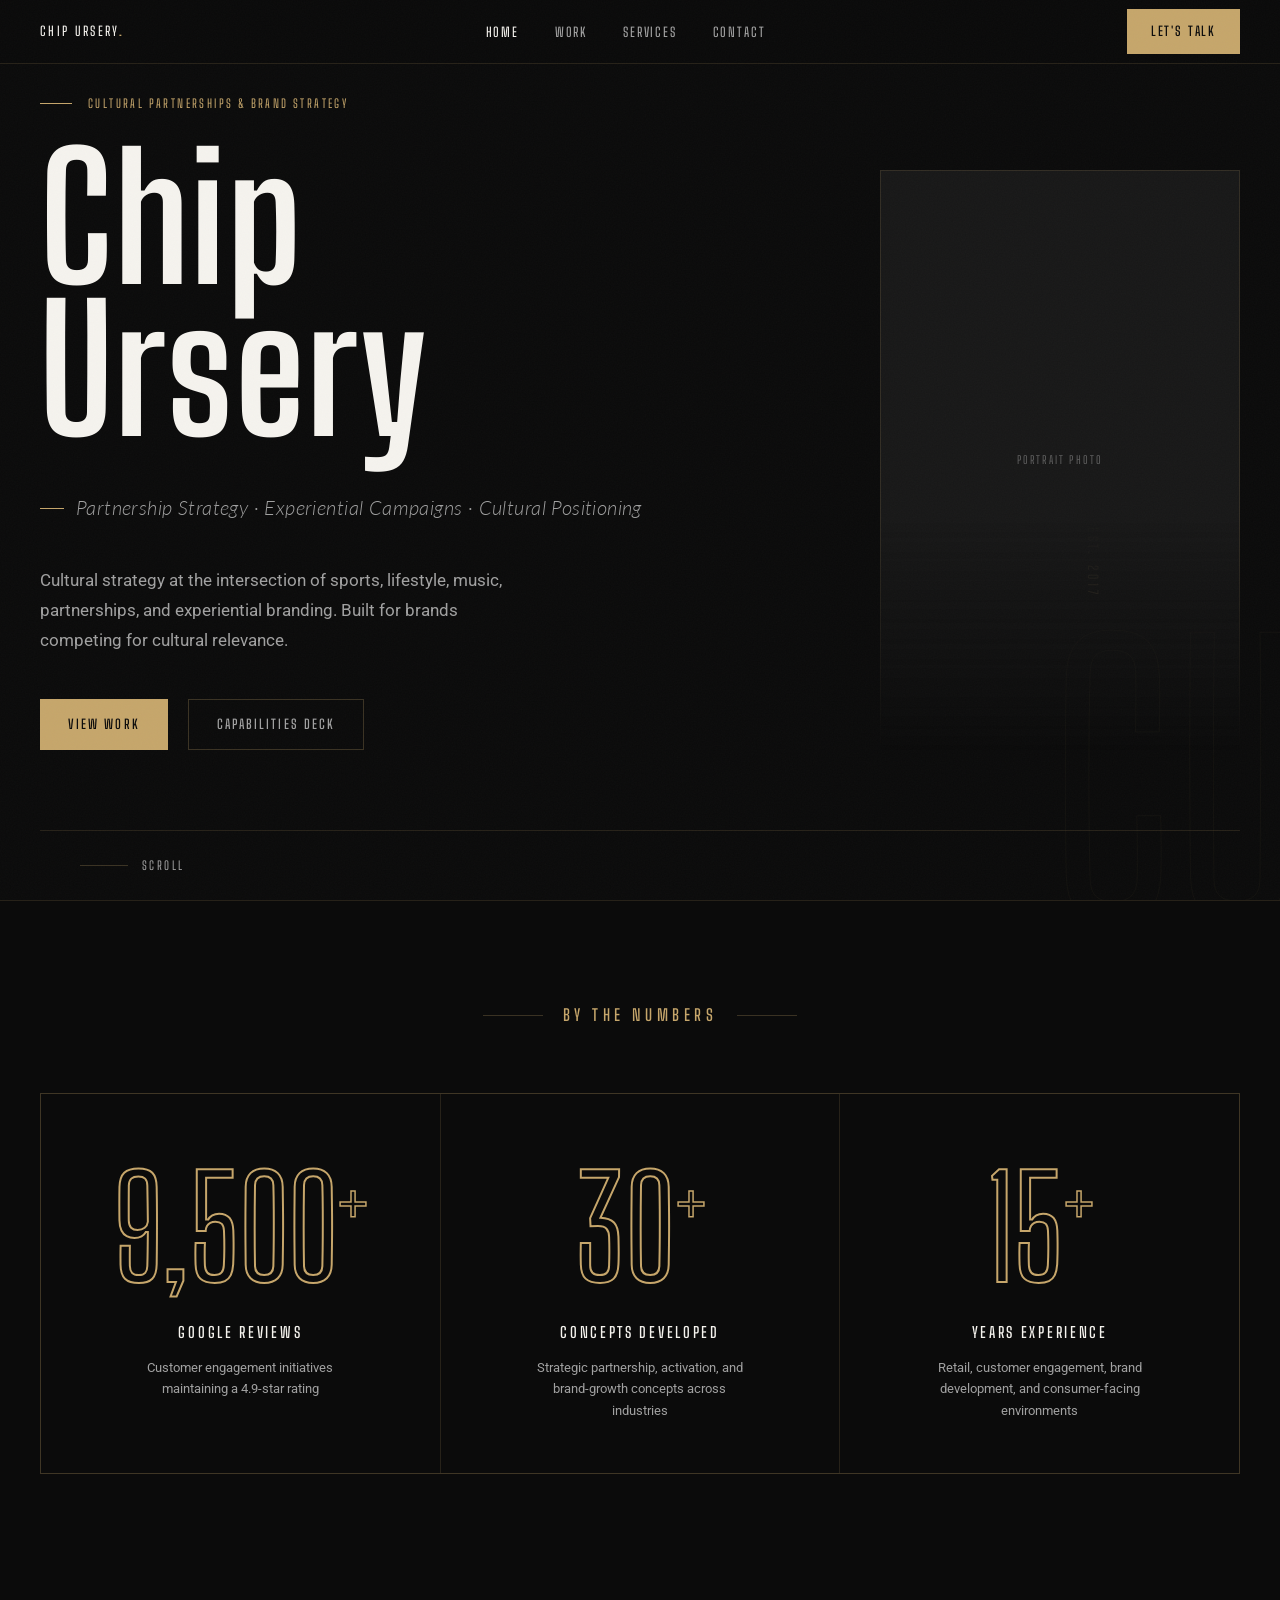
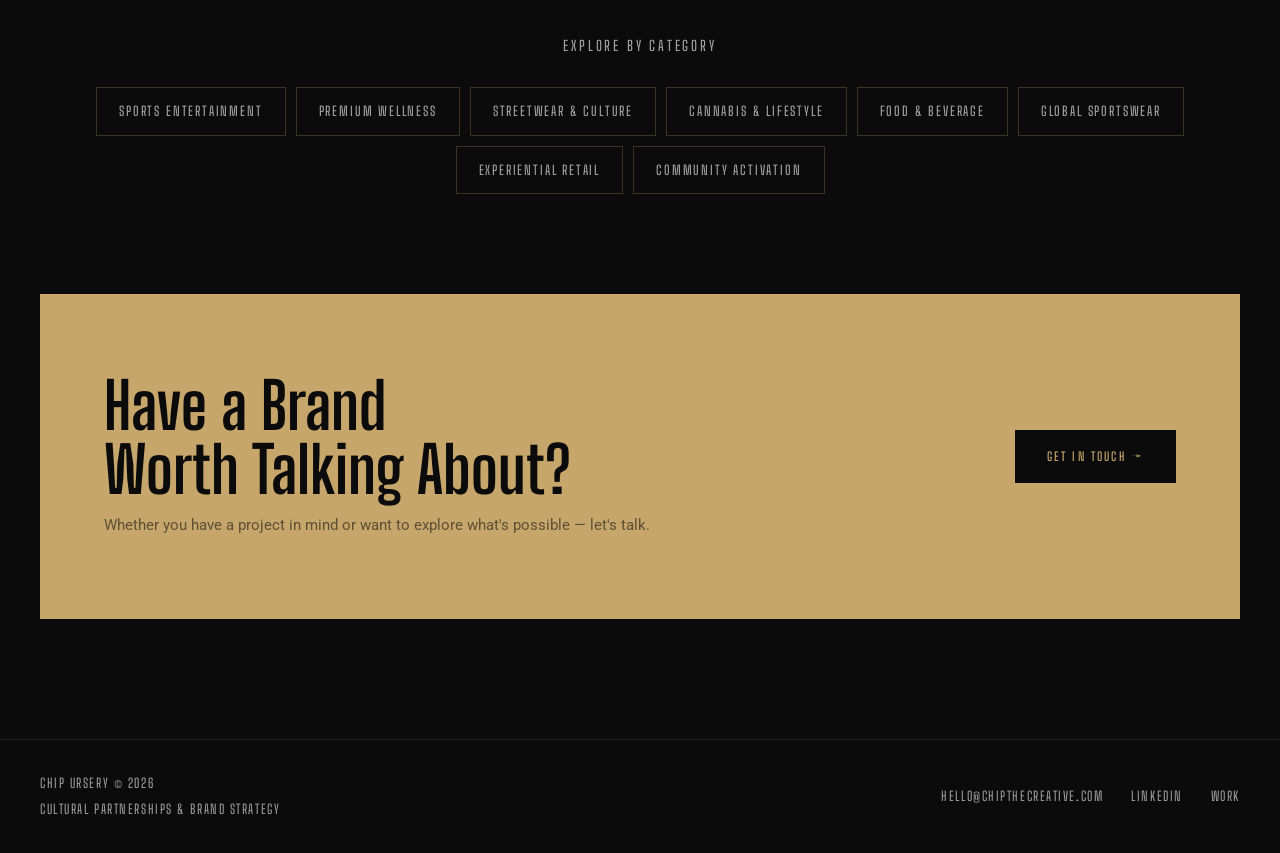
==== commit 4853bf45: "Add files via upload Final website updates and hero portrait" ====
--- a/index.html
+++ b/index.html
@@ -7,11 +7,8 @@
   <title>Chip Ursery — Cultural Partnerships & Brand Strategy</title>
   <link rel="preconnect" href="https://fonts.googleapis.com" />
   <link rel="preconnect" href="https://fonts.gstatic.com" crossorigin />
-  <link href="https://fonts.googleapis.com/css2?family=Big+Shoulders+Display:wght@300;400;500;600;700;800;900&family=Big+Shoulders+Text:wght@300;400;500;600;700&family=Lato:ital,wght@0,100;0,300;0,400;1,100;1,300&display=swap" rel="stylesheet" />
+  <link href="https://fonts.googleapis.com/css2?family=Big+Shoulders+Display:wght@300;400;500;600;700;800;900&family=Big+Shoulders+Text:wght@300;400;500;600;700&family=Lato:ital,wght@0,100;0,300;0,400;1,100;1,300&family=Roboto:wght@300;400&display=swap" rel="stylesheet" />
   <style>
-    /* ─────────────────────────────────────────
-       RESET & BASE
-    ───────────────────────────────────────── */
     *, *::before, *::after { box-sizing: border-box; margin: 0; padding: 0; }
     :root {
       --ink: #0B0B0B;
@@ -24,21 +21,18 @@
       --parchment: #F5F3EE;
       --white: #F5F3EE;
       --mark: #C6A66B;
-      --mark-dim: rgba(198, 166, 107, 0.08);
-      --ease:      cubic-bezier(0.16, 1, 0.3, 1);
-    }
-    html { scroll-behavior: smooth; font-size: 16px; }
+      --ease: cubic-bezier(0.16, 1, 0.3, 1);
+    }
+    html { scroll-behavior: smooth; font-size: 17px; }
     body {
       background: var(--ink);
       color: var(--parchment);
-      font-family: 'Lato', sans-serif;
-      font-weight: 300;
-      line-height: 1.65;
+      font-family: 'Roboto', sans-serif;
+      font-weight: 400;
+      line-height: 1.75;
       overflow-x: hidden;
       -webkit-font-smoothing: antialiased;
     }
-
-    /* grain overlay */
     body::after {
       content: '';
       position: fixed;
@@ -50,49 +44,43 @@
       background-repeat: repeat;
     }
 
-    /* ─────────────────────────────────────────
-       TYPOGRAPHY UTILS
-    ───────────────────────────────────────── */
+    /* ── LABELS ── */
     .label {
       font-family: 'Big Shoulders Text', sans-serif;
-      font-size: 10px;
+      font-size: 12px;
       font-weight: 400;
-      letter-spacing: 0.22em;
+      letter-spacing: 0.2em;
       text-transform: uppercase;
       color: var(--fog);
     }
     .label-accent { color: var(--mark); }
 
-    /* ─────────────────────────────────────────
-       NAV
-    ───────────────────────────────────────── */
+    /* ── NAV ── */
     .nav {
       position: fixed;
       top: 0; left: 0; right: 0;
       z-index: 500;
-      height: 60px;
+      height: 64px;
       display: flex;
       align-items: center;
       justify-content: space-between;
       padding: 0 40px;
-      background: rgba(10,10,10,0.88);
+      background: rgba(10,10,10,0.9);
       backdrop-filter: blur(20px) saturate(180%);
       -webkit-backdrop-filter: blur(20px) saturate(180%);
       border-bottom: 1px solid var(--rule);
       transition: background 0.4s var(--ease);
     }
-
     .nav-logo {
       font-family: 'Big Shoulders Text', sans-serif;
-      font-size: 11px;
-      font-weight: 400;
+      font-size: 13px;
+      font-weight: 500;
       letter-spacing: 0.18em;
       text-transform: uppercase;
       color: var(--white);
       text-decoration: none;
     }
     .nav-logo .dot { color: var(--mark); }
-
     .nav-links {
       display: flex;
       align-items: center;
@@ -101,8 +89,9 @@
     }
     .nav-links a {
       font-family: 'Big Shoulders Text', sans-serif;
-      font-size: 10px;
-      letter-spacing: 0.18em;
+      font-size: 13px;
+      font-weight: 500;
+      letter-spacing: 0.14em;
       text-transform: uppercase;
       color: var(--fog);
       text-decoration: none;
@@ -110,15 +99,15 @@
     }
     .nav-links a:hover,
     .nav-links a.active { color: var(--white); }
-
     .nav-contact {
       font-family: 'Big Shoulders Text', sans-serif;
-      font-size: 10px;
-      letter-spacing: 0.18em;
+      font-size: 13px;
+      font-weight: 600;
+      letter-spacing: 0.14em;
       text-transform: uppercase;
       color: var(--ink);
       background: var(--mark);
-      padding: 9px 20px;
+      padding: 11px 24px;
       text-decoration: none;
       transition: opacity 0.2s;
     }
@@ -144,17 +133,15 @@
     .nav-burger.open span:nth-child(1) { transform: translateY(6px) rotate(45deg); }
     .nav-burger.open span:nth-child(2) { opacity: 0; }
     .nav-burger.open span:nth-child(3) { transform: translateY(-6px) rotate(-45deg); }
-
     .nav-mobile {
       display: none;
       position: fixed;
       inset: 0;
-      top: 60px;
+      top: 64px;
       background: var(--ink-2);
       z-index: 490;
       flex-direction: column;
       padding: 60px 40px;
-      gap: 0;
     }
     .nav-mobile.open { display: flex; }
     .nav-mobile a {
@@ -169,27 +156,62 @@
     }
     .nav-mobile a:hover { color: var(--mark); }
 
-    /* ─────────────────────────────────────────
-       HERO
-    ───────────────────────────────────────── */
+    /* ── HERO ── */
     .hero {
       min-height: 100svh;
       display: grid;
       grid-template-rows: 1fr auto;
       padding: 0 40px;
-      padding-top: 60px;
+      padding-top: 64px;
       position: relative;
       overflow: hidden;
     }
-
     .hero-inner {
-      display: flex;
-      flex-direction: column;
-      justify-content: flex-end;
+      display: grid;
+      grid-template-columns: 1fr 420px;
+      align-items: end;
+      gap: 80px;
       padding-bottom: 80px;
     }
-
-    /* vertical side label */
+    .hero-content { display: flex; flex-direction: column; justify-content: flex-end; }
+
+    /* portrait */
+    .hero-portrait-wrap {
+      align-self: end;
+      position: relative;
+      overflow: hidden;
+    }
+    .hero-portrait {
+      width: 100%;
+      height: 680px;
+      object-fit: cover;
+      object-position: top center;
+      display: block;
+      -webkit-mask-image: linear-gradient(to bottom, black 55%, transparent 100%);
+      mask-image: linear-gradient(to bottom, black 55%, transparent 100%);
+      filter: grayscale(20%) contrast(1.05);
+    }
+    /* placeholder when no image yet */
+    .hero-portrait-placeholder {
+      width: 100%;
+      height: 680px;
+      background: var(--ink-3);
+      border: 1px solid var(--rule);
+      display: flex;
+      align-items: center;
+      justify-content: center;
+      -webkit-mask-image: linear-gradient(to bottom, black 60%, transparent 100%);
+      mask-image: linear-gradient(to bottom, black 60%, transparent 100%);
+    }
+    .hero-portrait-placeholder span {
+      font-family: 'Big Shoulders Text', sans-serif;
+      font-size: 11px;
+      letter-spacing: 0.2em;
+      text-transform: uppercase;
+      color: var(--fog);
+      opacity: 0.5;
+    }
+
     .hero-side {
       position: absolute;
       right: 40px;
@@ -201,7 +223,7 @@
       gap: 20px;
       white-space: nowrap;
     }
-    .hero-side .label { letter-spacing: 0.3em; }
+    .hero-side .label { letter-spacing: 0.3em; font-size: 13px; }
     .hero-side::before {
       content: '';
       display: block;
@@ -209,8 +231,6 @@
       height: 1px;
       background: var(--rule-2);
     }
-
-    /* big background rule number */
     .hero-rule-num {
       position: absolute;
       right: -20px;
@@ -223,7 +243,6 @@
       pointer-events: none;
       user-select: none;
     }
-
     .hero-eyebrow {
       display: flex;
       align-items: center;
@@ -239,56 +258,61 @@
       height: 1px;
       background: var(--mark);
     }
-
     .hero-name {
       font-family: 'Big Shoulders Display', sans-serif;
       font-size: clamp(88px, 13.5vw, 200px);
       line-height: 0.88;
       letter-spacing: 0.01em;
       color: var(--white);
-      margin-bottom: 0;
+      margin-bottom: 44px;
       opacity: 0;
       animation: fadeUp 0.9s 0.18s var(--ease) forwards;
     }
-
     .hero-name-italic {
       font-family: 'Lato', sans-serif;
       font-style: italic;
       font-weight: 300;
-      font-size: clamp(24px, 3.5vw, 48px);
+      font-size: clamp(14px, 1.6vw, 22px);
       color: var(--ash);
-      letter-spacing: -0.01em;
-      display: block;
-      margin-top: 8px;
+      letter-spacing: 0.02em;
+      display: flex;
+      align-items: center;
+      gap: 12px;
       margin-bottom: 40px;
       opacity: 0;
       animation: fadeUp 0.9s 0.26s var(--ease) forwards;
     }
-
+    .hero-name-italic::before {
+      content: '';
+      display: block;
+      width: 24px;
+      height: 1px;
+      background: var(--mark);
+      flex-shrink: 0;
+    }
     .hero-statement {
-      max-width: 520px;
-      font-size: clamp(15px, 1.4vw, 17px);
-      font-weight: 300;
+      max-width: 480px;
+      font-size: 17px;
+      font-weight: 400;
       color: var(--ash);
-      line-height: 1.8;
-      margin-bottom: 52px;
+      line-height: 1.75;
+      margin-bottom: 44px;
       opacity: 0;
       animation: fadeUp 0.9s 0.34s var(--ease) forwards;
     }
-
     .hero-actions {
       display: flex;
       align-items: center;
-      gap: 24px;
+      gap: 20px;
       flex-wrap: wrap;
       opacity: 0;
       animation: fadeUp 0.9s 0.42s var(--ease) forwards;
     }
-
     .btn {
       font-family: 'Big Shoulders Text', sans-serif;
-      font-size: 10px;
-      letter-spacing: 0.2em;
+      font-size: 13px;
+      font-weight: 600;
+      letter-spacing: 0.16em;
       text-transform: uppercase;
       text-decoration: none;
       display: inline-flex;
@@ -296,18 +320,9 @@
       gap: 10px;
       transition: all 0.25s var(--ease);
     }
-    .btn-filled {
-      background: var(--mark);
-      color: var(--ink);
-      padding: 14px 28px;
-    }
+    .btn-filled { background: var(--mark); color: var(--ink); padding: 14px 28px; }
     .btn-filled:hover { opacity: 0.88; transform: translateY(-1px); }
-
-    .btn-ghost {
-      color: var(--ash);
-      border: 1px solid var(--rule-2);
-      padding: 13px 28px;
-    }
+    .btn-ghost { color: var(--ash); border: 1px solid var(--rule-2); padding: 13px 28px; }
     .btn-ghost:hover { color: var(--white); border-color: var(--ash); transform: translateY(-1px); }
 
     /* scroll indicator */
@@ -320,7 +335,6 @@
       opacity: 0;
       animation: fadeIn 1s 1s var(--ease) forwards;
     }
-    .hero-scroll .label { color: var(--fog); }
     .scroll-line {
       width: 48px;
       height: 1px;
@@ -342,216 +356,125 @@
       50%, 100% { left: 100%; }
     }
 
-    /* ─────────────────────────────────────────
-       ABOUT / STATEMENT
-    ───────────────────────────────────────── */
-    .about {
-      padding: 160px 40px;
+    /* ── STATS HERO ── */
+    .stats-hero {
+      padding: 100px 40px 80px;
+      border-top: 1px solid var(--rule);
+      text-align: center;
+    }
+    .stats-hero-eyebrow {
+      display: flex;
+      align-items: center;
+      justify-content: center;
+      gap: 20px;
+      margin-bottom: 64px;
+    }
+    .stats-hero-eyebrow::before,
+    .stats-hero-eyebrow::after {
+      content: '';
+      display: block;
+      width: 60px;
+      height: 1px;
+      background: var(--rule-2);
+    }
+    .stats-hero-eyebrow .label {
+      font-family: 'Big Shoulders Text', sans-serif;
+      font-size: 16px;
+      font-weight: 600;
+      letter-spacing: 0.28em;
+      text-transform: uppercase;
+      color: var(--mark);
+    }
+    .stats-hero-grid {
       display: grid;
-      grid-template-columns: 1fr 2fr;
-      gap: 80px;
-      border-top: 1px solid var(--rule);
-      align-items: start;
-    }
-
-    .about-left { position: sticky; top: 100px; }
-    .about-left .section-index {
-      font-family: 'Big Shoulders Display', sans-serif;
-      font-size: 120px;
-      color: transparent;
-      -webkit-text-stroke: 1px var(--rule-2);
-      line-height: 1;
-      margin-bottom: -16px;
-    }
-
-    .about-headline {
-      font-family: 'Big Shoulders Display', sans-serif;
-      font-size: clamp(44px, 5.5vw, 76px);
-      line-height: 1;
-      letter-spacing: 0.02em;
-      color: var(--white);
-      margin-bottom: 28px;
-    }
-    .about-headline em {
-      color: var(--mark);
-      font-style: normal;
-    }
-
-    .about-body {
-      font-size: 16px;
-      line-height: 1.9;
-      color: var(--ash);
-      margin-bottom: 32px;
-      max-width: 560px;
-    }
-
-    /* stats row */
-    .stats-row {
-      display: grid;
-      grid-template-columns: repeat(4, 1fr);
+      grid-template-columns: repeat(3, 1fr);
       gap: 1px;
       background: var(--rule);
       border: 1px solid var(--rule);
-      margin-bottom: 64px;
-    }
-    .stat-cell {
-      background: var(--ink-2);
-      padding: 32px 24px;
-    }
-    .stat-num {
+      max-width: 1200px;
+      margin: 0 auto 80px;
+    }
+    .stat-hero-cell {
+      background: var(--ink);
+      padding: 64px 40px 52px;
+      display: flex;
+      flex-direction: column;
+      align-items: center;
+      text-align: center;
+      position: relative;
+      transition: background 0.3s var(--ease);
+    }
+    .stat-hero-cell:hover { background: var(--ink-2); }
+    .stat-hero-num {
       font-family: 'Big Shoulders Display', sans-serif;
-      font-size: 52px;
-      color: var(--mark);
+      font-size: clamp(80px, 11vw, 149px);
+      color: transparent;
+      -webkit-text-stroke: 2px var(--mark);
       line-height: 1;
       display: block;
-    }
-    .stat-label {
-      font-family: 'Big Shoulders Text', sans-serif;
-      font-size: 10px;
+      margin-bottom: 20px;
+      letter-spacing: -0.02em;
+    }
+    .stat-hero-label {
+      font-family: 'Big Shoulders Text', sans-serif;
+      font-size: 15px;
+      font-weight: 600;
       letter-spacing: 0.18em;
       text-transform: uppercase;
+      color: var(--white);
+      margin-bottom: 12px;
+      display: block;
+    }
+    .stat-hero-desc {
+      font-family: 'Roboto', sans-serif;
+      font-size: 13px;
+      font-weight: 400;
       color: var(--fog);
-      margin-top: 6px;
-    }
-
-    /* tags */
+      line-height: 1.65;
+      max-width: 220px;
+    }
+
+    /* ── FOCUS TAGS (category links) ── */
+    .focus-section {
+      padding: 0 40px 100px;
+      text-align: center;
+    }
+    .focus-section-label {
+      font-family: 'Big Shoulders Text', sans-serif;
+      font-size: 14px;
+      font-weight: 500;
+      letter-spacing: 0.2em;
+      text-transform: uppercase;
+      color: var(--fog);
+      margin-bottom: 28px;
+      display: block;
+    }
     .focus-tags {
       display: flex;
       flex-wrap: wrap;
-      gap: 8px;
+      gap: 10px;
+      justify-content: center;
     }
     .focus-tag {
       font-family: 'Big Shoulders Text', sans-serif;
-      font-size: 10px;
+      font-size: 13px;
+      font-weight: 500;
       letter-spacing: 0.14em;
       text-transform: uppercase;
       color: var(--fog);
       border: 1px solid var(--rule-2);
-      padding: 7px 14px;
-      transition: color 0.2s, border-color 0.2s;
-      cursor: default;
-    }
-    .focus-tag:hover { color: var(--parchment); border-color: var(--fog); }
-
-    /* ─────────────────────────────────────────
-       SELECTED WORK PREVIEW
-    ───────────────────────────────────────── */
-    .work-preview {
-      padding: 0 40px 160px;
-      border-top: 1px solid var(--rule);
-    }
-
-    .section-header {
-      display: flex;
-      align-items: baseline;
-      justify-content: space-between;
-      padding: 60px 0 64px;
-      gap: 24px;
-      flex-wrap: wrap;
-    }
-
-    .section-title {
-      font-family: 'Big Shoulders Display', sans-serif;
-      font-size: clamp(52px, 7vw, 96px);
-      line-height: 0.92;
-      color: var(--white);
-      letter-spacing: 0.02em;
-    }
-    .section-title em { color: var(--mark); font-style: normal; }
-
-    .section-link {
-      font-family: 'Big Shoulders Text', sans-serif;
-      font-size: 10px;
-      letter-spacing: 0.2em;
-      text-transform: uppercase;
-      color: var(--fog);
+      padding: 12px 22px;
       text-decoration: none;
-      display: flex;
-      align-items: center;
-      gap: 10px;
-      transition: color 0.2s;
-      white-space: nowrap;
-      align-self: flex-end;
-      padding-bottom: 8px;
-    }
-    .section-link::after { content: '→'; transition: transform 0.2s; }
-    .section-link:hover { color: var(--white); }
-    .section-link:hover::after { transform: translateX(4px); }
-
-    .project-list { display: flex; flex-direction: column; }
-
-    .project-row {
-      display: grid;
-      grid-template-columns: 80px 1fr auto;
-      align-items: center;
-      gap: 40px;
-      padding: 36px 0;
-      border-bottom: 1px solid var(--rule);
-      text-decoration: none;
-      color: inherit;
-      transition: background 0.25s;
-      position: relative;
-    }
-    .project-row::before {
-      content: '';
-      position: absolute;
-      left: -40px; right: -40px;
-      top: 0; bottom: 0;
-      background: var(--ink-3);
-      opacity: 0;
-      transition: opacity 0.25s var(--ease);
-    }
-    .project-row:hover::before { opacity: 1; }
-    .project-row:first-child { border-top: 1px solid var(--rule); }
-
-    .project-row > * { position: relative; z-index: 1; }
-
-    .project-row-num {
-      font-family: 'Big Shoulders Text', sans-serif;
-      font-size: 11px;
-      letter-spacing: 0.1em;
-      color: var(--fog);
-    }
-
-    .project-row-info {}
-
-    .project-row-cat {
-      font-family: 'Big Shoulders Text', sans-serif;
-      font-size: 10px;
-      letter-spacing: 0.18em;
-      text-transform: uppercase;
-      color: var(--mark);
-      margin-bottom: 6px;
-    }
-
-    .project-row-title {
-      font-family: 'Big Shoulders Display', sans-serif;
-      font-size: clamp(28px, 3.5vw, 44px);
-      letter-spacing: 0.02em;
-      color: var(--white);
-      line-height: 1;
-      margin-bottom: 8px;
-      transition: color 0.2s;
-    }
-    .project-row:hover .project-row-title { color: var(--mark); }
-
-    .project-row-desc {
-      font-size: 13px;
-      color: var(--fog);
-      line-height: 1.6;
-      max-width: 480px;
-    }
-
-    .project-row-arrow {
-      font-size: 20px;
-      color: var(--rule-2);
-      transition: color 0.2s, transform 0.25s var(--ease);
-    }
-    .project-row:hover .project-row-arrow { color: var(--mark); transform: translate(4px, -4px); }
-
-    /* ─────────────────────────────────────────
-       CTA BAND
-    ───────────────────────────────────────── */
+      transition: color 0.2s, border-color 0.2s, background 0.2s;
+      display: inline-block;
+    }
+    .focus-tag:hover {
+      color: var(--ink);
+      background: var(--mark);
+      border-color: var(--mark);
+    }
+
+    /* ── CTA BAND ── */
     .cta-band {
       margin: 0 40px;
       background: var(--mark);
@@ -570,14 +493,15 @@
       margin-bottom: 10px;
     }
     .cta-band-copy p {
-      font-size: 14px;
+      font-size: 15px;
       color: rgba(10,10,10,0.55);
       font-weight: 400;
     }
     .btn-dark {
       font-family: 'Big Shoulders Text', sans-serif;
-      font-size: 10px;
-      letter-spacing: 0.2em;
+      font-size: 12px;
+      font-weight: 600;
+      letter-spacing: 0.18em;
       text-transform: uppercase;
       color: var(--mark);
       background: var(--ink);
@@ -588,9 +512,7 @@
     }
     .btn-dark:hover { opacity: 0.82; }
 
-    /* ─────────────────────────────────────────
-       FOOTER
-    ───────────────────────────────────────── */
+    /* ── FOOTER ── */
     .footer {
       border-top: 1px solid var(--rule);
       padding: 32px 40px;
@@ -603,19 +525,16 @@
     }
     .footer-left p {
       font-family: 'Big Shoulders Text', sans-serif;
-      font-size: 10px;
-      letter-spacing: 0.14em;
+      font-size: 13px;
+      letter-spacing: 0.12em;
       text-transform: uppercase;
       color: var(--fog);
     }
-    .footer-right {
-      display: flex;
-      gap: 28px;
-    }
+    .footer-right { display: flex; gap: 28px; }
     .footer-right a {
       font-family: 'Big Shoulders Text', sans-serif;
-      font-size: 10px;
-      letter-spacing: 0.14em;
+      font-size: 13px;
+      letter-spacing: 0.12em;
       text-transform: uppercase;
       color: var(--fog);
       text-decoration: none;
@@ -623,22 +542,14 @@
     }
     .footer-right a:hover { color: var(--white); }
 
-    /* ─────────────────────────────────────────
-       SCROLL REVEAL
-    ───────────────────────────────────────── */
+    /* ── SCROLL REVEAL ── */
     .reveal {
       opacity: 0;
       transform: translateY(28px);
       transition: opacity 0.7s var(--ease), transform 0.7s var(--ease);
     }
-    .reveal.visible {
-      opacity: 1;
-      transform: none;
-    }
-
-    /* ─────────────────────────────────────────
-       ANIMATIONS
-    ───────────────────────────────────────── */
+    .reveal.visible { opacity: 1; transform: none; }
+
     @keyframes fadeUp {
       from { opacity: 0; transform: translateY(20px); }
       to   { opacity: 1; transform: none; }
@@ -648,34 +559,34 @@
       to   { opacity: 1; }
     }
 
-    /* ─────────────────────────────────────────
-       RESPONSIVE
-    ───────────────────────────────────────── */
-    @media (max-width: 900px) {
-      .about { grid-template-columns: 1fr; gap: 48px; padding: 100px 24px; }
-      .about-left { position: static; }
-      .about-left .section-index { display: none; }
-      .stats-row { grid-template-columns: repeat(2,1fr); }
-    }
-
+    /* ── RESPONSIVE ── */
+    @media (max-width: 1280px) {
+      .hero-inner { grid-template-columns: 1fr 360px; gap: 60px; }
+      .hero-portrait, .hero-portrait-placeholder { height: 580px; }
+    }
+    @media (max-width: 1024px) {
+      .hero-inner { grid-template-columns: 1fr 300px; gap: 48px; }
+      .hero-portrait, .hero-portrait-placeholder { height: 480px; }
+    }
     @media (max-width: 768px) {
-      .nav { padding: 0 24px; }
+      .nav { padding: 0 24px; height: 60px; }
       .nav-links, .nav-contact { display: none; }
       .nav-burger { display: flex; }
       .hero { padding: 0 24px; padding-top: 60px; }
+      .hero-inner { grid-template-columns: 1fr; gap: 0; }
+      .hero-portrait-wrap { display: none; }
       .hero-side { display: none; }
       .hero-rule-num { display: none; }
       .hero-scroll { padding: 20px 24px; }
-      .work-preview { padding: 0 24px 100px; }
-      .project-row { grid-template-columns: 48px 1fr 24px; gap: 16px; }
+      .stats-hero { padding: 72px 24px 60px; }
+      .stats-hero-grid { grid-template-columns: 1fr; }
+      .focus-section { padding: 0 24px 80px; }
       .cta-band { margin: 0 24px; padding: 52px 32px; }
       .footer { padding: 24px; }
     }
-
     @media (max-width: 480px) {
       .hero-name { font-size: 72px; }
-      .project-row-desc { display: none; }
-      .stats-row { grid-template-columns: 1fr 1fr; }
+      .stat-hero-num { font-size: 80px; }
     }
   </style>
 </head>
@@ -687,7 +598,6 @@
     <ul class="nav-links">
       <li><a href="index.html" class="active">Home</a></li>
       <li><a href="work.html">Work</a></li>
-      <li><a href="projects.html">Projects</a></li>
       <li><a href="services.html">Services</a></li>
       <li><a href="contact.html">Contact</a></li>
     </ul>
@@ -701,7 +611,6 @@
   <nav class="nav-mobile" id="mobileNav">
     <a href="index.html">Home</a>
     <a href="work.html">Work</a>
-    <a href="projects.html">Projects</a>
     <a href="services.html">Services</a>
     <a href="contact.html">Contact</a>
   </nav>
@@ -716,20 +625,32 @@
     </div>
 
     <div class="hero-inner">
-      <div class="hero-eyebrow">
-        <span class="label label-accent">Cultural Partnerships & Brand Strategy</span>
+      <div class="hero-content">
+        <div class="hero-eyebrow">
+          <span class="label label-accent">Cultural Partnerships & Brand Strategy</span>
+        </div>
+        <h1 class="hero-name">Chip<br>Ursery</h1>
+        <span class="hero-name-italic">Partnership Strategy · Experiential Campaigns · Cultural Positioning</span>
+        <p class="hero-statement">
+          Cultural strategy at the intersection of sports, lifestyle, music, partnerships, and experiential branding. Built for brands competing for cultural relevance.
+        </p>
+        <div class="hero-actions">
+          <a href="work.html" class="btn btn-filled">View Work</a>
+          <a href="https://drive.google.com/file/d/1_ADMExDZ3Tee600ANTC8Fq_Uwq6Up56f/view?usp=drive_link" target="_blank" rel="noopener" class="btn btn-ghost">Capabilities Deck</a>
+        </div>
       </div>
 
-      <h1 class="hero-name">Chip<br>Ursery</h1>
-      <span class="hero-name-italic">Partnership Strategy · Experiential Campaigns · Cultural Positioning</span>
-
-      <p class="hero-statement">
-        Cultural strategy at the intersection of sports, lifestyle, music, partnerships, and experiential branding. Built for brands competing for cultural relevance.
-      </p>
-
-      <div class="hero-actions">
-        <a href="work.html" class="btn btn-filled">View Work</a>
-        <a href="contact.html" class="btn btn-ghost">Capabilities Deck</a>
+      <!-- PORTRAIT — swap src to your photo file, e.g. images/portrait.jpg -->
+      <div class="hero-portrait-wrap">
+        <img
+          src="images/portrait.jpg"
+          alt="Chip Ursery"
+          class="hero-portrait"
+          onerror="this.style.display='none'; this.nextElementSibling.style.display='flex';"
+        />
+        <div class="hero-portrait-placeholder" style="display:none;">
+          <span>Portrait Photo</span>
+        </div>
       </div>
     </div>
 
@@ -739,93 +660,44 @@
     </div>
   </section>
 
-  <!-- ABOUT / STATEMENT -->
-  <section class="about">
-    <div class="about-left">
-      <div class="section-index" aria-hidden="true">01</div>
-      <p class="label label-accent" style="margin-bottom: 16px;">About the Work</p>
-    </div>
-    <div>
-      <h2 class="about-headline reveal">Built for<br>brands that<br>compete on<br><em>culture.</em></h2>
-      <p class="about-body reveal">
-        I develop partnership concepts, experiential campaigns, and culture-driven brand strategies that live at the intersection of sports, streetwear, wellness, and lifestyle. Every concept is built around audience identity and community behavior — not just reach metrics.
-      </p>
-
-      <div class="stats-row reveal">
-        <div class="stat-cell">
-          <span class="stat-num">20+</span>
-          <span class="stat-label">Pitch Decks Created</span>
-        </div>
-        <div class="stat-cell">
-          <span class="stat-num">15+</span>
-          <span class="stat-label">Years of Retail Experience</span>
-        </div>
-        <div class="stat-cell">
-          <span class="stat-num">5+</span>
-          <span class="stat-label">Industries Spanned</span>
-        </div>
-        <div class="stat-cell">
-          <span class="stat-num">∞</span>
-          <span class="stat-label">Cultural Range</span>
-        </div>
+  <!-- STATS HERO -->
+  <section class="stats-hero">
+    <div class="stats-hero-eyebrow reveal">
+      <span class="label label-accent">By The Numbers</span>
+    </div>
+    <div class="stats-hero-grid reveal">
+      <div class="stat-hero-cell">
+        <span class="stat-hero-num">9,500<span style="-webkit-text-stroke:1.5px var(--mark); font-size:0.55em; vertical-align:super;">+</span></span>
+        <span class="stat-hero-label">Google Reviews</span>
+        <p class="stat-hero-desc">Customer engagement initiatives maintaining a 4.9-star rating</p>
       </div>
-
-      <div class="focus-tags reveal">
-        <span class="focus-tag">Sports Entertainment</span>
-        <span class="focus-tag">Premium Wellness</span>
-        <span class="focus-tag">Streetwear & Culture</span>
-        <span class="focus-tag">Cannabis & Lifestyle</span>
-        <span class="focus-tag">Food & Beverage</span>
-        <span class="focus-tag">Global Sportswear</span>
-        <span class="focus-tag">Experiential Retail</span>
-        <span class="focus-tag">Community Activation</span>
+      <div class="stat-hero-cell">
+        <span class="stat-hero-num">30<span style="-webkit-text-stroke:1.5px var(--mark); font-size:0.55em; vertical-align:super;">+</span></span>
+        <span class="stat-hero-label">Concepts Developed</span>
+        <p class="stat-hero-desc">Strategic partnership, activation, and brand-growth concepts across industries</p>
       </div>
+      <div class="stat-hero-cell">
+        <span class="stat-hero-num">15<span style="-webkit-text-stroke:1.5px var(--mark); font-size:0.55em; vertical-align:super;">+</span></span>
+        <span class="stat-hero-label">Years Experience</span>
+        <p class="stat-hero-desc">Retail, customer engagement, brand development, and consumer-facing environments</p>
+      </div>
     </div>
   </section>
 
-  <!-- SELECTED WORK -->
-  <section class="work-preview">
-    <div class="section-header reveal">
-      <h2 class="section-title">Flagship<br><em>Case Studies</em></h2>
-      <a href="work.html" class="section-link">All Work</a>
-    </div>
-
-    <p class="label" style="margin-bottom: 40px; opacity: 0.6;">Strategy at agency depth — not gallery cards.</p>
-
-    <div class="project-list">
-
-      <a href="projects.html#tko" class="project-row reveal">
-        <span class="project-row-num">01</span>
-        <div class="project-row-info">
-          <div class="project-row-cat">Sports & Entertainment</div>
-          <div class="project-row-title">TKO Marketing Strategy</div>
-          <p class="project-row-desc">Reframing a global sports and entertainment property as a year-round cultural platform — with a partnership architecture built on fan identity, not broadcast inventory.</p>
-        </div>
-        <span class="project-row-arrow">↗</span>
-      </a>
-
-      <a href="projects.html#newbalance" class="project-row reveal">
-        <span class="project-row-num">02</span>
-        <div class="project-row-info">
-          <div class="project-row-cat">Global Sportswear</div>
-          <div class="project-row-title">New Balance Global Partnership Strategy</div>
-          <p class="project-row-desc">A tiered international partnership framework protecting brand authenticity while scaling cultural relevance through athlete storytelling and community-first activations.</p>
-        </div>
-        <span class="project-row-arrow">↗</span>
-      </a>
-
-      <a href="projects.html#nofree" class="project-row reveal">
-        <span class="project-row-num">03</span>
-        <div class="project-row-info">
-          <div class="project-row-cat">Streetwear & Experiential</div>
-          <div class="project-row-title">NoFreeMarathon × CMPLXCon '26</div>
-          <p class="project-row-desc">A multi-phase partnership framework where the brand becomes co-author of the festival experience — not a sponsor. Built around shared identity and a narrative arc beyond the event.</p>
-        </div>
-        <span class="project-row-arrow">↗</span>
-      </a>
-
-    </div>
-  </section>
+  <!-- CATEGORY LINKS -->
+  <div class="focus-section reveal">
+    <span class="focus-section-label">Explore by Category</span>
+    <div class="focus-tags">
+      <a href="work.html#sports" class="focus-tag">Sports Entertainment</a>
+      <a href="work.html#lifestyle" class="focus-tag">Premium Wellness</a>
+      <a href="work.html#culture" class="focus-tag">Streetwear &amp; Culture</a>
+      <a href="work.html#retail" class="focus-tag">Cannabis &amp; Lifestyle</a>
+      <a href="work.html#food" class="focus-tag">Food &amp; Beverage</a>
+      <a href="work.html#sports" class="focus-tag">Global Sportswear</a>
+      <a href="work.html#retail" class="focus-tag">Experiential Retail</a>
+      <a href="work.html#culture" class="focus-tag">Community Activation</a>
+    </div>
+  </div>
 
   <!-- CTA BAND -->
   <div class="cta-band reveal">
@@ -839,18 +711,17 @@
   <!-- FOOTER -->
   <footer class="footer">
     <div class="footer-left">
-      <p>Chip Ursery © 2025</p>
+      <p>Chip Ursery © 2026</p>
       <p style="margin-top:4px;">Cultural Partnerships & Brand Strategy</p>
     </div>
     <div class="footer-right">
-      <a href="mailto:chipursery@gmail.com">Email</a>
+      <a href="mailto:hello@chipthecreative.com">hello@chipthecreative.com</a>
       <a href="https://www.linkedin.com/in/chipsam/" target="_blank" rel="noopener">LinkedIn</a>
       <a href="work.html">Work</a>
     </div>
   </footer>
 
   <script>
-    // Mobile nav
     const burger = document.getElementById('burger');
     const mobileNav = document.getElementById('mobileNav');
     burger.addEventListener('click', () => {
@@ -864,18 +735,16 @@
       document.body.style.overflow = '';
     }));
 
-    // Scroll reveal
-    const reveals = document.querySelectorAll('.reveal');
     const io = new IntersectionObserver((entries) => {
       entries.forEach((e, i) => {
         if (e.isIntersecting) {
-          e.target.style.transitionDelay = (i * 0.04) + 's';
+          e.target.style.transitionDelay = (i * 0.06) + 's';
           e.target.classList.add('visible');
           io.unobserve(e.target);
         }
       });
-    }, { threshold: 0.08 });
-    reveals.forEach(el => io.observe(el));
+    }, { threshold: 0.06 });
+    document.querySelectorAll('.reveal').forEach(el => io.observe(el));
   </script>
 </body>
 </html>
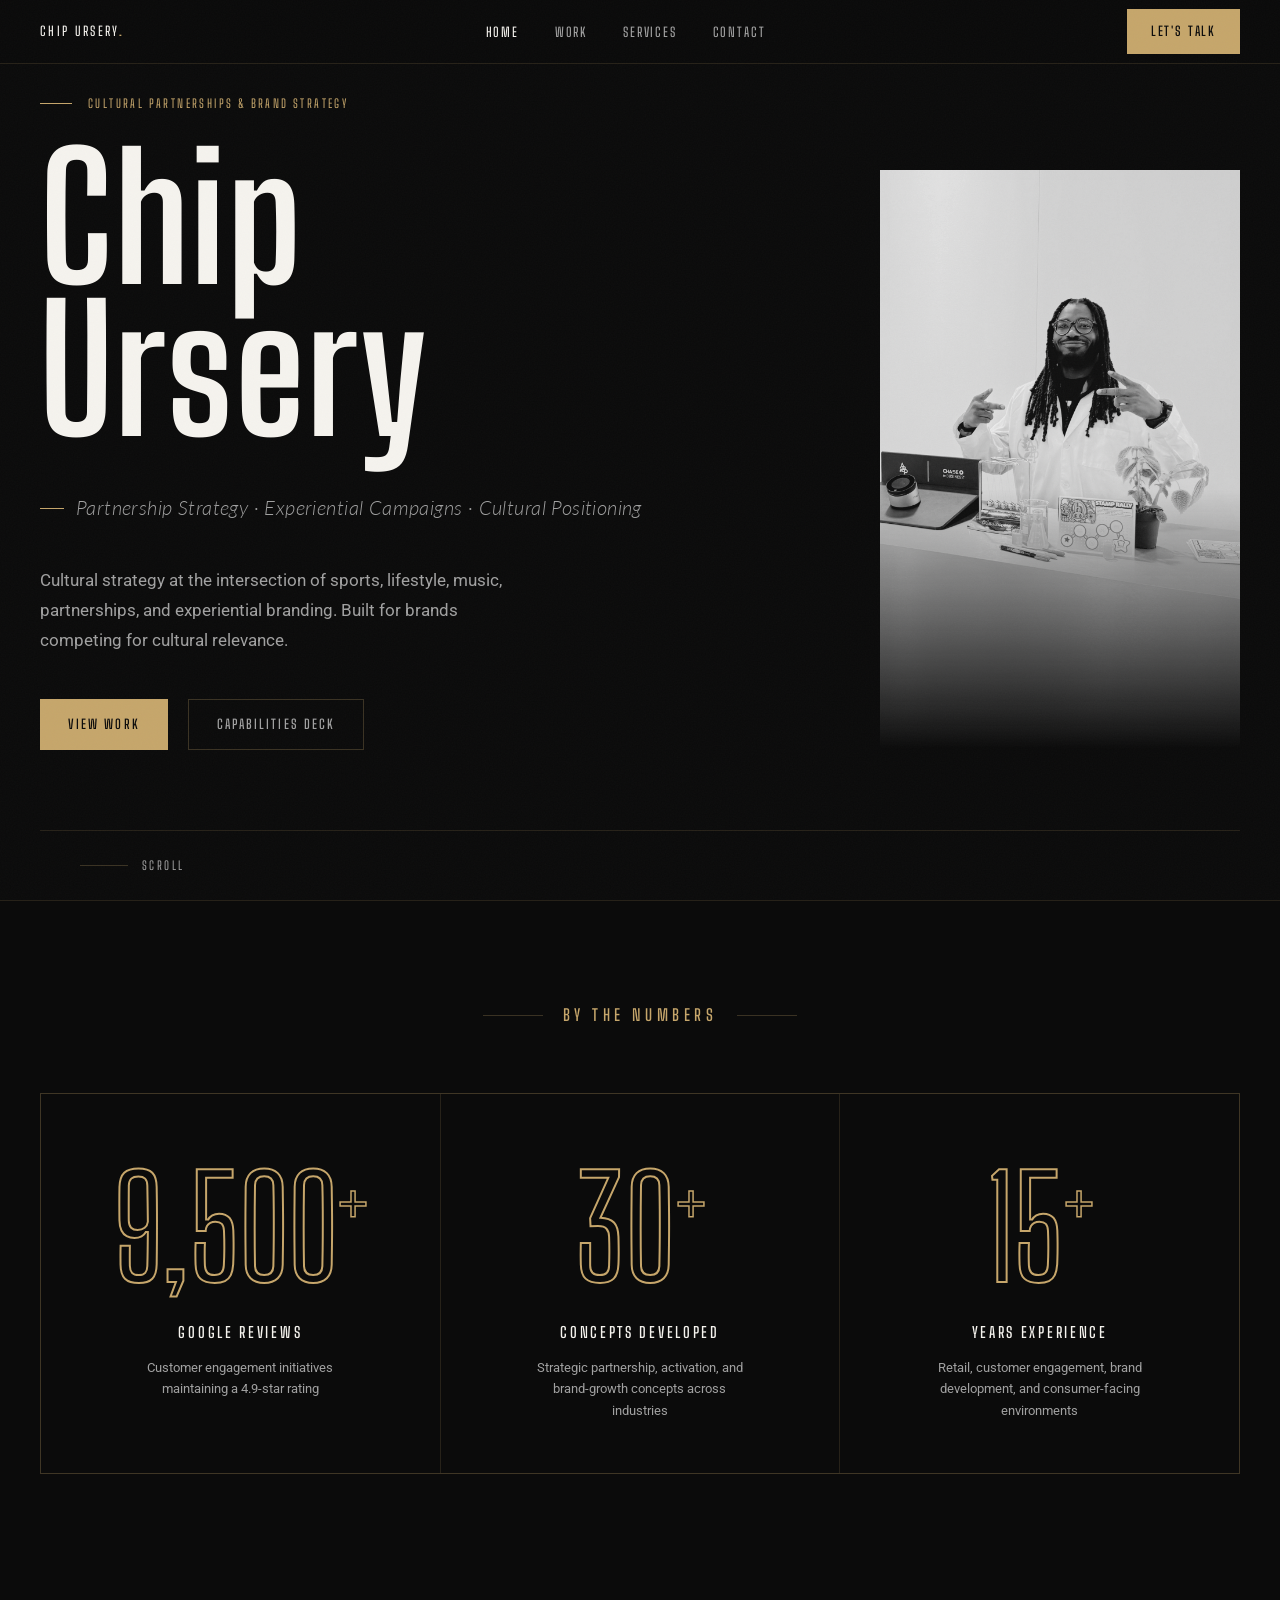
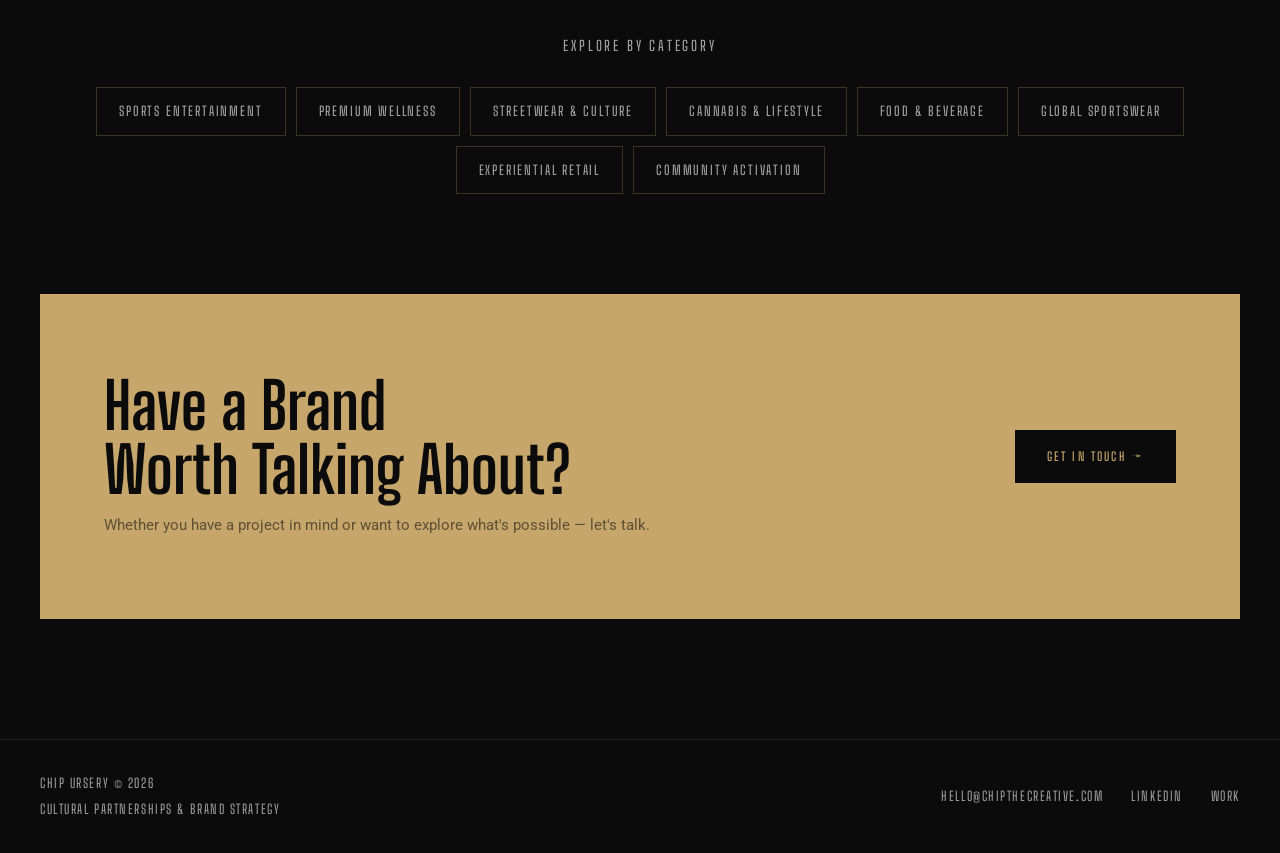
==== commit 77e83a0c: "Add files via upload Refine homepage hero portrait and remove background typography" ====
--- a/index.html
+++ b/index.html
@@ -212,37 +212,8 @@
       opacity: 0.5;
     }
 
-    .hero-side {
-      position: absolute;
-      right: 40px;
-      top: 50%;
-      transform: translateY(-50%) rotate(90deg);
-      transform-origin: center center;
-      display: flex;
-      align-items: center;
-      gap: 20px;
-      white-space: nowrap;
-    }
-    .hero-side .label { letter-spacing: 0.3em; font-size: 13px; }
-    .hero-side::before {
-      content: '';
-      display: block;
-      width: 40px;
-      height: 1px;
-      background: var(--rule-2);
-    }
-    .hero-rule-num {
-      position: absolute;
-      right: -20px;
-      bottom: -60px;
-      font-family: 'Big Shoulders Display', sans-serif;
-      font-size: clamp(200px, 28vw, 420px);
-      color: transparent;
-      -webkit-text-stroke: 1px rgba(198, 166, 107, 0.04);
-      line-height: 1;
-      pointer-events: none;
-      user-select: none;
-    }
+    .hero-side { display: none; }
+    .hero-rule-num { display: none; }
     .hero-eyebrow {
       display: flex;
       align-items: center;
@@ -560,6 +531,10 @@
     }
 
     /* ── RESPONSIVE ── */
+    @media (min-width: 1440px) {
+      .hero-inner { grid-template-columns: 1fr 540px; gap: 80px; }
+      .hero-portrait, .hero-portrait-placeholder { height: 860px; }
+    }
     @media (max-width: 1280px) {
       .hero-inner { grid-template-columns: 1fr 360px; gap: 60px; }
       .hero-portrait, .hero-portrait-placeholder { height: 580px; }
